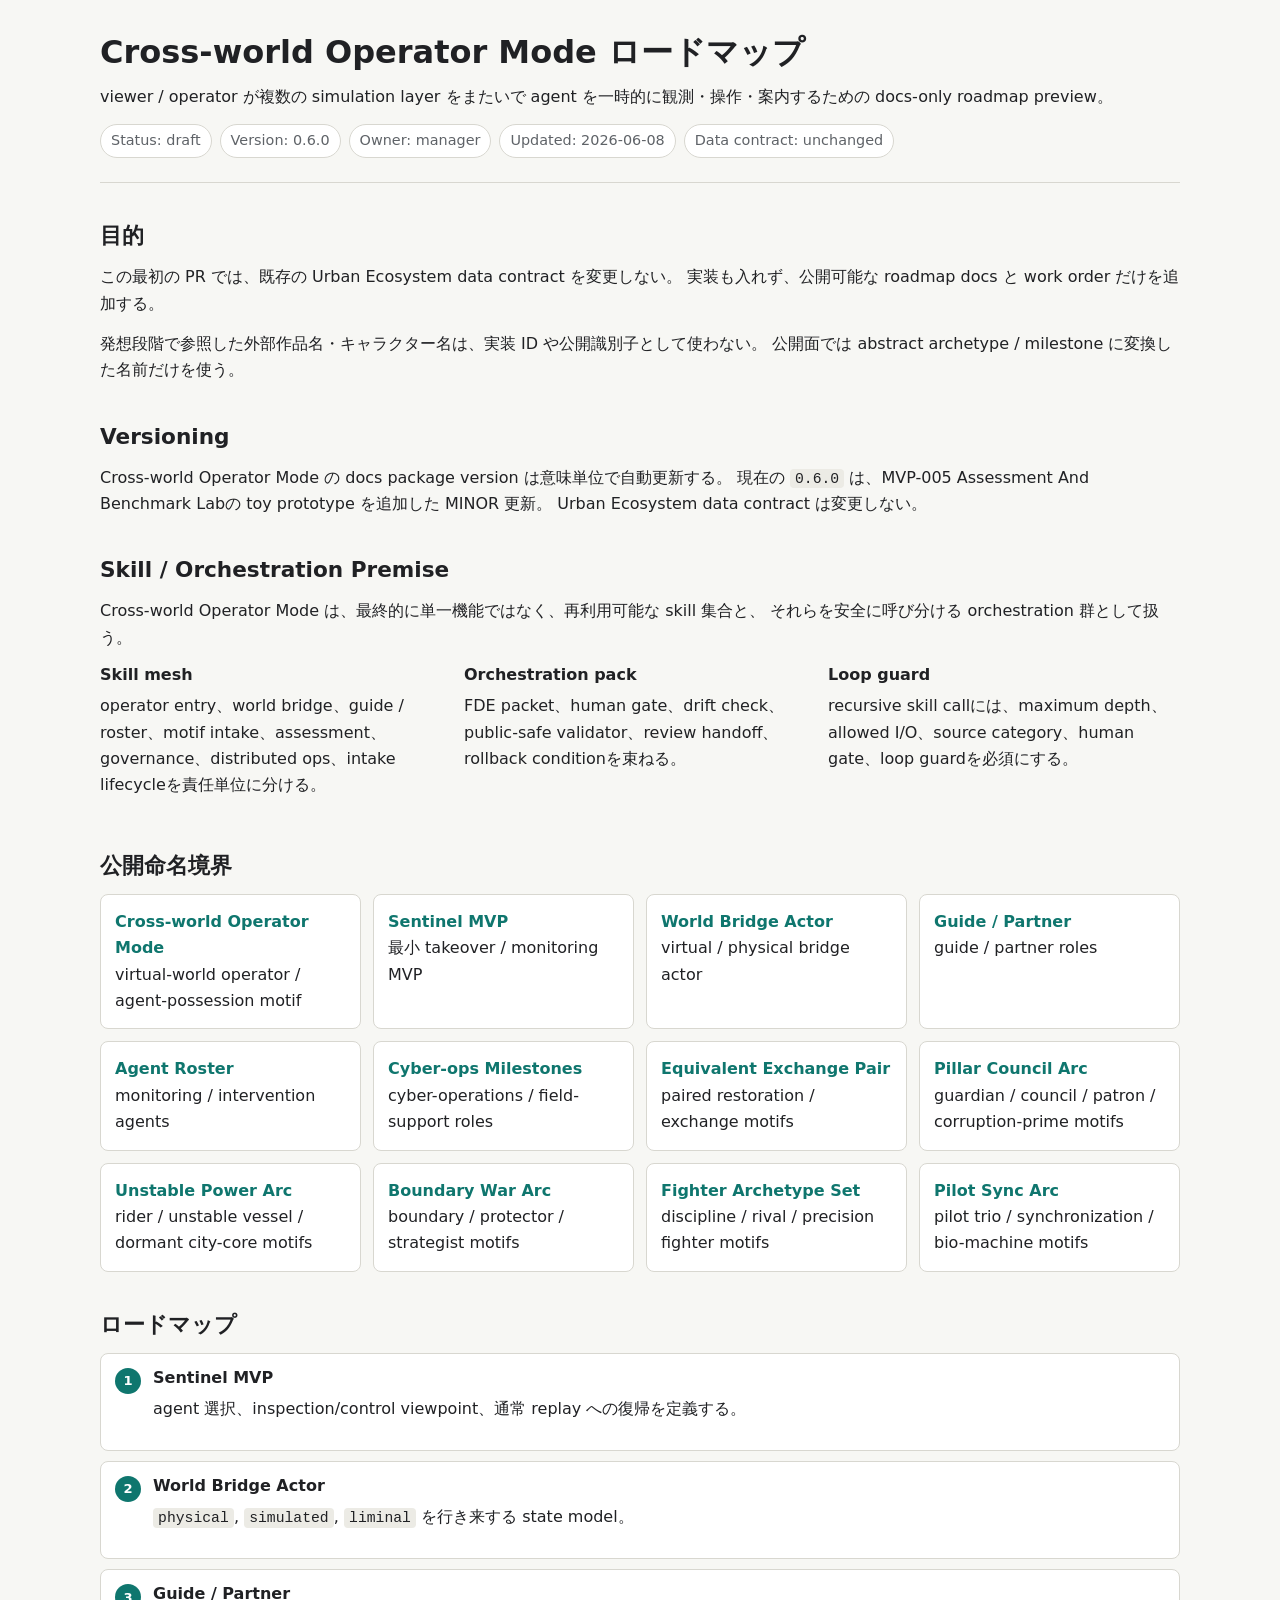
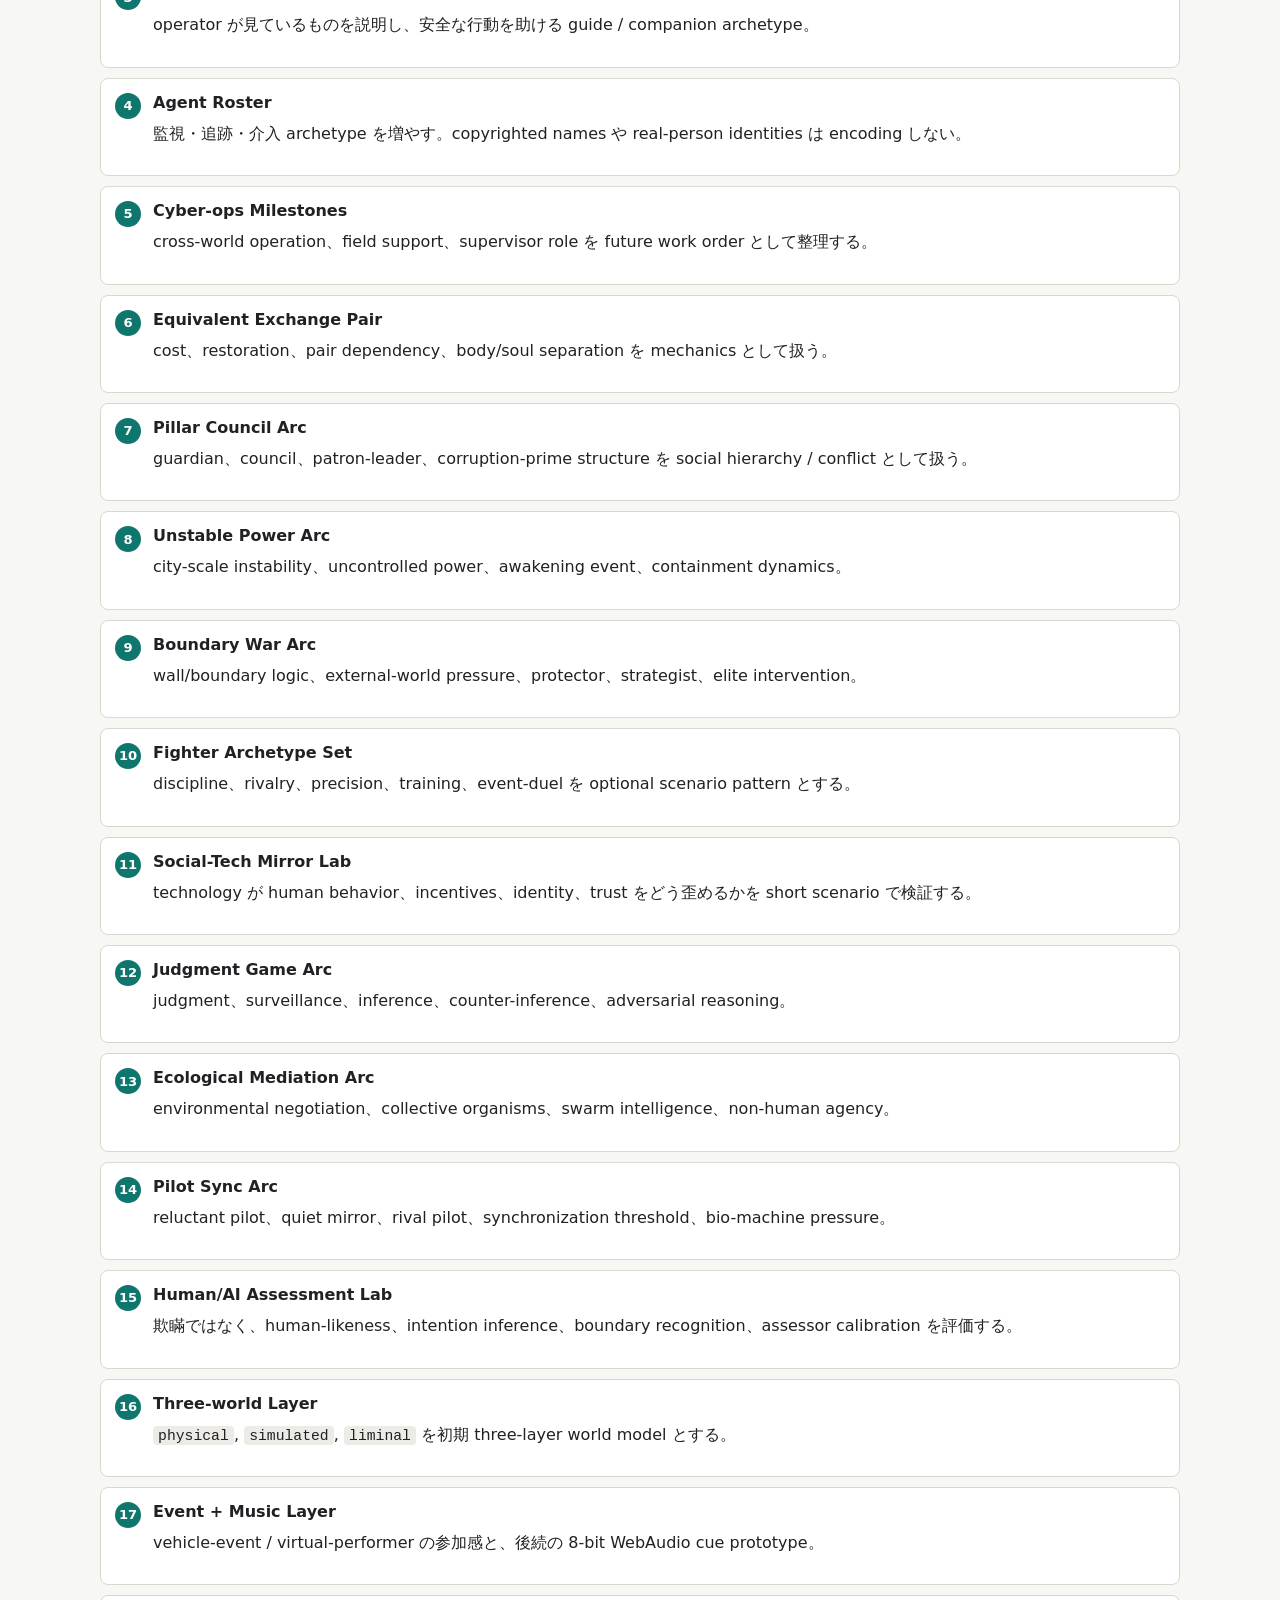
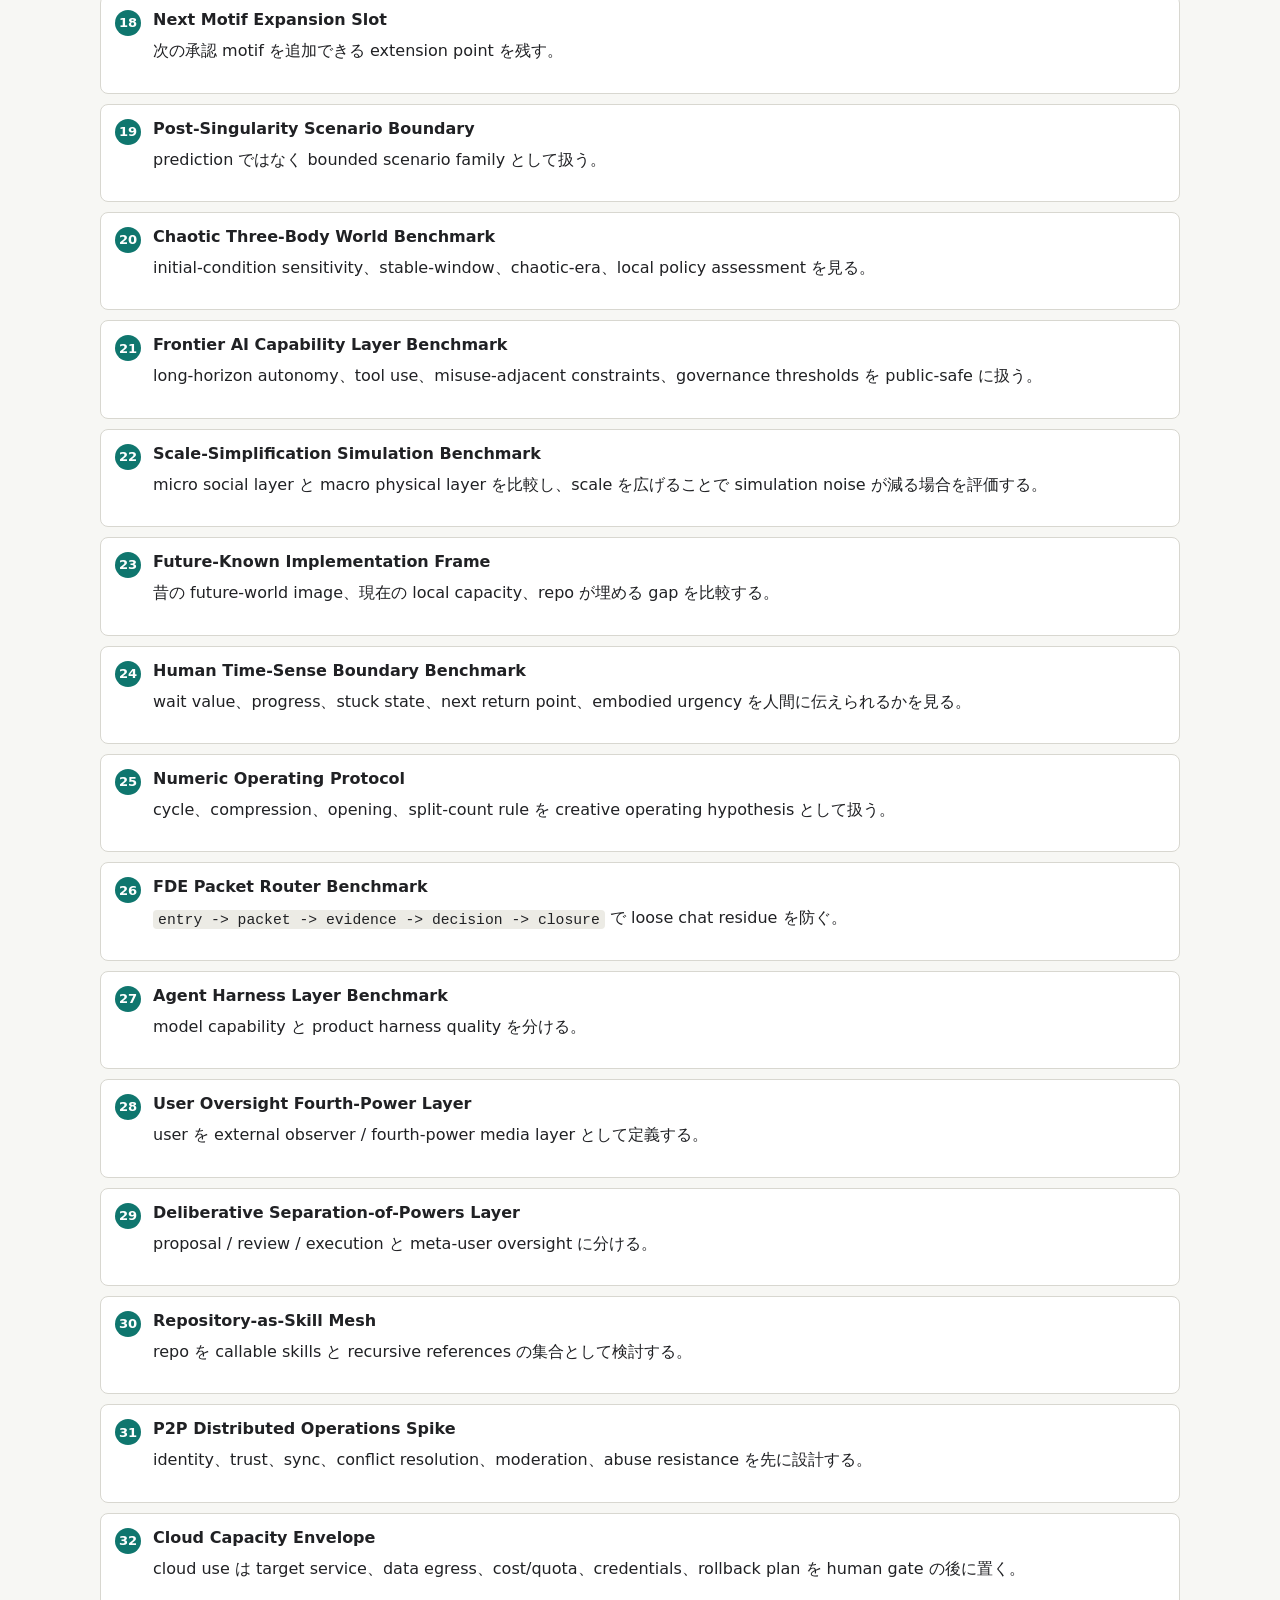
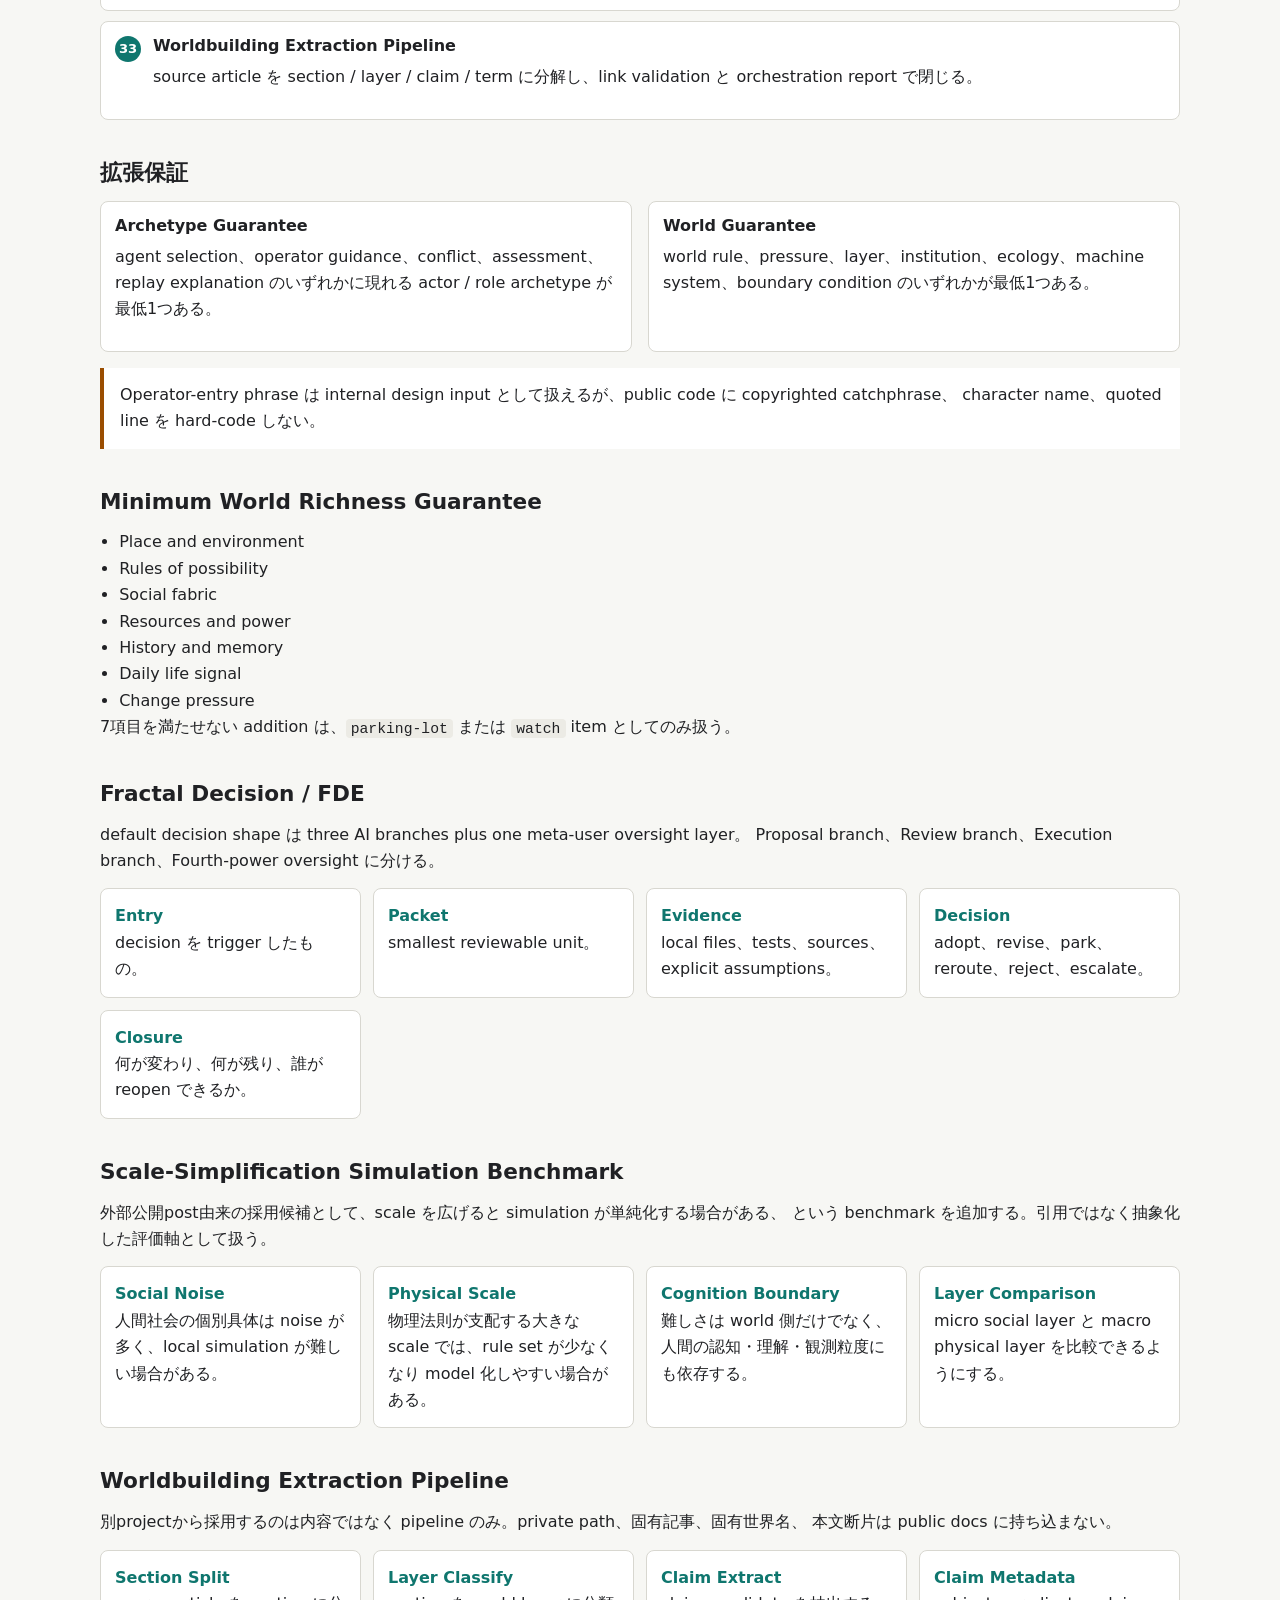
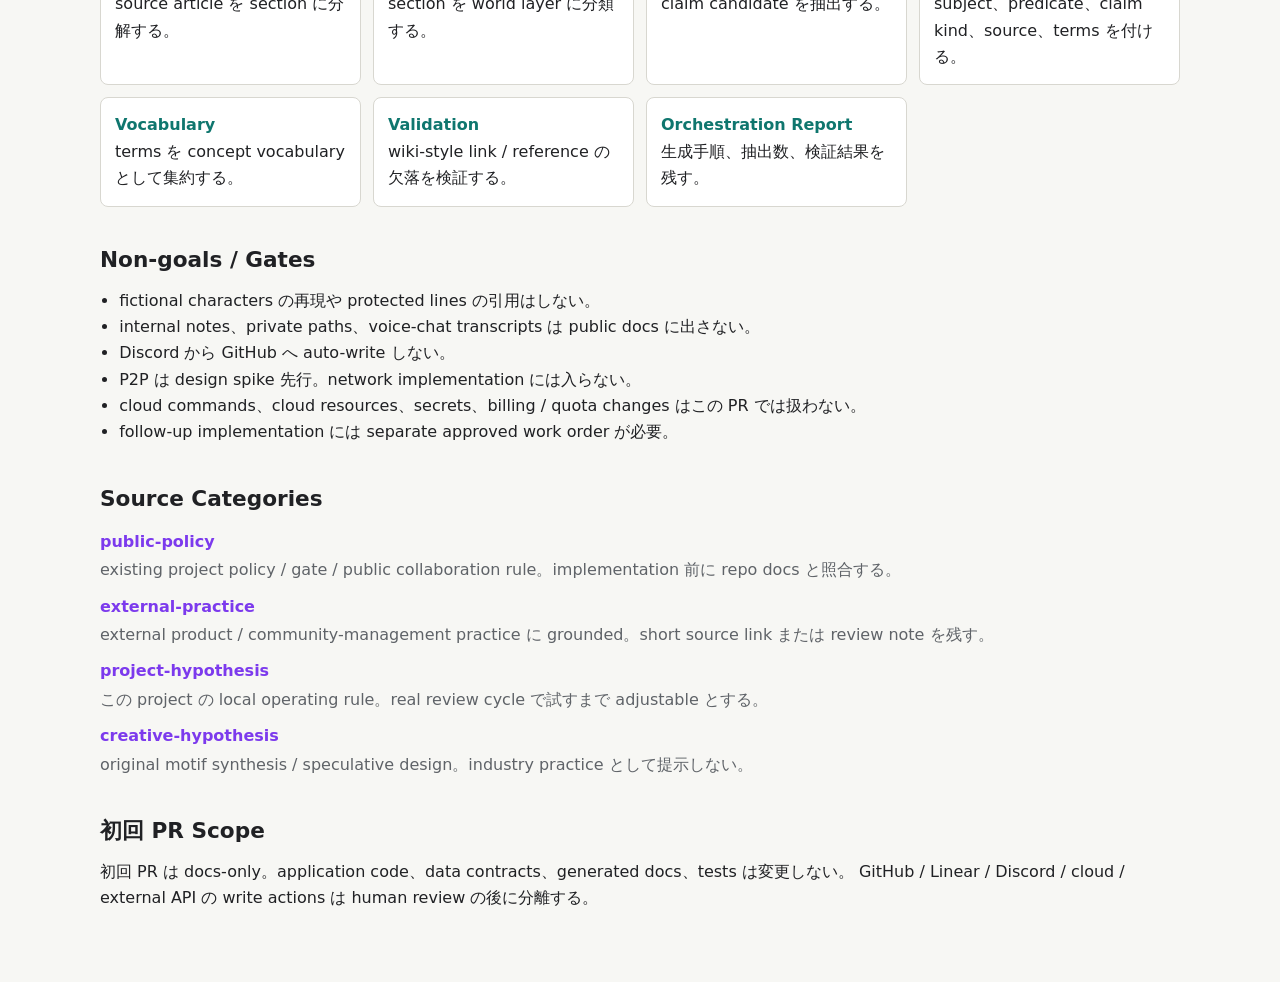
==== docs/cross-world-operator-roadmap.html @ 84ae5ab3 "[codex] MVP-005 Assessment Benchmark prototypeを追加" ====
<!doctype html>
<html lang="ja">
<head>
  <meta charset="utf-8">
  <meta name="viewport" content="width=device-width, initial-scale=1">
  <title>Cross-world Operator Mode ロードマップ</title>
  <style>
    :root {
      --bg: #f7f7f4;
      --panel: #ffffff;
      --ink: #202124;
      --muted: #5f6368;
      --line: #d8d7d0;
      --accent: #0f766e;
      --accent-2: #7c3aed;
      --warn: #9a4d00;
    }

    * {
      box-sizing: border-box;
    }

    body {
      margin: 0;
      background: var(--bg);
      color: var(--ink);
      font-family: system-ui, -apple-system, BlinkMacSystemFont, "Segoe UI", sans-serif;
      line-height: 1.65;
    }

    main {
      max-width: 1120px;
      margin: 0 auto;
      padding: 32px 20px 56px;
    }

    header {
      border-bottom: 1px solid var(--line);
      padding-bottom: 24px;
      margin-bottom: 28px;
    }

    h1,
    h2,
    h3 {
      line-height: 1.25;
      letter-spacing: 0;
    }

    h1 {
      font-size: 2rem;
      margin: 0 0 12px;
    }

    h2 {
      font-size: 1.35rem;
      margin: 40px 0 14px;
    }

    h3 {
      font-size: 1rem;
      margin: 0 0 8px;
    }

    p {
      margin: 0 0 14px;
    }

    a {
      color: var(--accent);
    }

    code {
      background: #ecebe5;
      border-radius: 4px;
      padding: 0.1rem 0.32rem;
      font-family: ui-monospace, SFMono-Regular, Consolas, monospace;
      font-size: 0.92em;
    }

    .meta {
      display: flex;
      flex-wrap: wrap;
      gap: 8px;
      margin-top: 14px;
    }

    .pill {
      border: 1px solid var(--line);
      border-radius: 999px;
      background: var(--panel);
      color: var(--muted);
      padding: 4px 10px;
      font-size: 0.9rem;
    }

    .note {
      border-left: 4px solid var(--accent);
      background: var(--panel);
      padding: 14px 16px;
      margin: 16px 0;
    }

    .warning {
      border-left-color: var(--warn);
    }

    .grid {
      display: grid;
      grid-template-columns: repeat(auto-fit, minmax(250px, 1fr));
      gap: 12px;
    }

    .card {
      background: var(--panel);
      border: 1px solid var(--line);
      border-radius: 8px;
      padding: 14px;
    }

    .card strong {
      color: var(--accent);
    }

    .roadmap {
      display: grid;
      gap: 10px;
      counter-reset: item;
    }

    .roadmap article {
      counter-increment: item;
      position: relative;
      background: var(--panel);
      border: 1px solid var(--line);
      border-radius: 8px;
      padding: 14px 14px 14px 52px;
    }

    .roadmap article::before {
      content: counter(item);
      position: absolute;
      left: 14px;
      top: 14px;
      width: 26px;
      height: 26px;
      border-radius: 50%;
      background: var(--accent);
      color: white;
      display: grid;
      place-items: center;
      font-size: 0.82rem;
      font-weight: 700;
    }

    ul {
      margin: 8px 0 0;
      padding-left: 1.2rem;
    }

    .two-col {
      display: grid;
      grid-template-columns: repeat(auto-fit, minmax(280px, 1fr));
      gap: 16px;
    }

    .source-list dt {
      color: var(--accent-2);
      font-weight: 700;
      margin-top: 10px;
    }

    .source-list dd {
      margin: 2px 0 0;
      color: var(--muted);
    }
  </style>
</head>
<body>
  <main>
    <header>
      <h1>Cross-world Operator Mode ロードマップ</h1>
      <p>
        viewer / operator が複数の simulation layer をまたいで agent を一時的に観測・操作・案内するための
        docs-only roadmap preview。
      </p>
      <div class="meta" aria-label="document metadata">
        <span class="pill">Status: draft</span>
        <span class="pill">Version: 0.6.0</span>
        <span class="pill">Owner: manager</span>
        <span class="pill">Updated: 2026-06-08</span>
        <span class="pill">Data contract: unchanged</span>
      </div>
    </header>

    <section>
      <h2>目的</h2>
      <p>
        この最初の PR では、既存の Urban Ecosystem data contract を変更しない。
        実装も入れず、公開可能な roadmap docs と work order だけを追加する。
      </p>
      <p>
        発想段階で参照した外部作品名・キャラクター名は、実装 ID や公開識別子として使わない。
        公開面では abstract archetype / milestone に変換した名前だけを使う。
      </p>
    </section>

    <section>
      <h2>Versioning</h2>
      <p>
        Cross-world Operator Mode の docs package version は意味単位で自動更新する。
        現在の <code>0.6.0</code> は、MVP-005 Assessment And Benchmark Labの toy prototype を追加した MINOR 更新。
        Urban Ecosystem data contract は変更しない。
      </p>
    </section>

    <section>
      <h2>Skill / Orchestration Premise</h2>
      <p>
        Cross-world Operator Mode は、最終的に単一機能ではなく、再利用可能な skill 集合と、
        それらを安全に呼び分ける orchestration 群として扱う。
      </p>
      <div class="grid">
        <article>
          <h3>Skill mesh</h3>
          <p>operator entry、world bridge、guide / roster、motif intake、assessment、governance、distributed ops、intake lifecycleを責任単位に分ける。</p>
        </article>
        <article>
          <h3>Orchestration pack</h3>
          <p>FDE packet、human gate、drift check、public-safe validator、review handoff、rollback conditionを束ねる。</p>
        </article>
        <article>
          <h3>Loop guard</h3>
          <p>recursive skill callには、maximum depth、allowed I/O、source category、human gate、loop guardを必須にする。</p>
        </article>
      </div>
    </section>

    <section>
      <h2>公開命名境界</h2>
      <div class="grid">
        <div class="card"><strong>Cross-world Operator Mode</strong><br>virtual-world operator / agent-possession motif</div>
        <div class="card"><strong>Sentinel MVP</strong><br>最小 takeover / monitoring MVP</div>
        <div class="card"><strong>World Bridge Actor</strong><br>virtual / physical bridge actor</div>
        <div class="card"><strong>Guide / Partner</strong><br>guide / partner roles</div>
        <div class="card"><strong>Agent Roster</strong><br>monitoring / intervention agents</div>
        <div class="card"><strong>Cyber-ops Milestones</strong><br>cyber-operations / field-support roles</div>
        <div class="card"><strong>Equivalent Exchange Pair</strong><br>paired restoration / exchange motifs</div>
        <div class="card"><strong>Pillar Council Arc</strong><br>guardian / council / patron / corruption-prime motifs</div>
        <div class="card"><strong>Unstable Power Arc</strong><br>rider / unstable vessel / dormant city-core motifs</div>
        <div class="card"><strong>Boundary War Arc</strong><br>boundary / protector / strategist motifs</div>
        <div class="card"><strong>Fighter Archetype Set</strong><br>discipline / rival / precision fighter motifs</div>
        <div class="card"><strong>Pilot Sync Arc</strong><br>pilot trio / synchronization / bio-machine motifs</div>
      </div>
    </section>

    <section>
      <h2>ロードマップ</h2>
      <div class="roadmap">
        <article><h3>Sentinel MVP</h3><p>agent 選択、inspection/control viewpoint、通常 replay への復帰を定義する。</p></article>
        <article><h3>World Bridge Actor</h3><p><code>physical</code>, <code>simulated</code>, <code>liminal</code> を行き来する state model。</p></article>
        <article><h3>Guide / Partner</h3><p>operator が見ているものを説明し、安全な行動を助ける guide / companion archetype。</p></article>
        <article><h3>Agent Roster</h3><p>監視・追跡・介入 archetype を増やす。copyrighted names や real-person identities は encoding しない。</p></article>
        <article><h3>Cyber-ops Milestones</h3><p>cross-world operation、field support、supervisor role を future work order として整理する。</p></article>
        <article><h3>Equivalent Exchange Pair</h3><p>cost、restoration、pair dependency、body/soul separation を mechanics として扱う。</p></article>
        <article><h3>Pillar Council Arc</h3><p>guardian、council、patron-leader、corruption-prime structure を social hierarchy / conflict として扱う。</p></article>
        <article><h3>Unstable Power Arc</h3><p>city-scale instability、uncontrolled power、awakening event、containment dynamics。</p></article>
        <article><h3>Boundary War Arc</h3><p>wall/boundary logic、external-world pressure、protector、strategist、elite intervention。</p></article>
        <article><h3>Fighter Archetype Set</h3><p>discipline、rivalry、precision、training、event-duel を optional scenario pattern とする。</p></article>
        <article><h3>Social-Tech Mirror Lab</h3><p>technology が human behavior、incentives、identity、trust をどう歪めるかを short scenario で検証する。</p></article>
        <article><h3>Judgment Game Arc</h3><p>judgment、surveillance、inference、counter-inference、adversarial reasoning。</p></article>
        <article><h3>Ecological Mediation Arc</h3><p>environmental negotiation、collective organisms、swarm intelligence、non-human agency。</p></article>
        <article><h3>Pilot Sync Arc</h3><p>reluctant pilot、quiet mirror、rival pilot、synchronization threshold、bio-machine pressure。</p></article>
        <article><h3>Human/AI Assessment Lab</h3><p>欺瞞ではなく、human-likeness、intention inference、boundary recognition、assessor calibration を評価する。</p></article>
        <article><h3>Three-world Layer</h3><p><code>physical</code>, <code>simulated</code>, <code>liminal</code> を初期 three-layer world model とする。</p></article>
        <article><h3>Event + Music Layer</h3><p>vehicle-event / virtual-performer の参加感と、後続の 8-bit WebAudio cue prototype。</p></article>
        <article><h3>Next Motif Expansion Slot</h3><p>次の承認 motif を追加できる extension point を残す。</p></article>
        <article><h3>Post-Singularity Scenario Boundary</h3><p>prediction ではなく bounded scenario family として扱う。</p></article>
        <article><h3>Chaotic Three-Body World Benchmark</h3><p>initial-condition sensitivity、stable-window、chaotic-era、local policy assessment を見る。</p></article>
        <article><h3>Frontier AI Capability Layer Benchmark</h3><p>long-horizon autonomy、tool use、misuse-adjacent constraints、governance thresholds を public-safe に扱う。</p></article>
        <article><h3>Scale-Simplification Simulation Benchmark</h3><p>micro social layer と macro physical layer を比較し、scale を広げることで simulation noise が減る場合を評価する。</p></article>
        <article><h3>Future-Known Implementation Frame</h3><p>昔の future-world image、現在の local capacity、repo が埋める gap を比較する。</p></article>
        <article><h3>Human Time-Sense Boundary Benchmark</h3><p>wait value、progress、stuck state、next return point、embodied urgency を人間に伝えられるかを見る。</p></article>
        <article><h3>Numeric Operating Protocol</h3><p>cycle、compression、opening、split-count rule を creative operating hypothesis として扱う。</p></article>
        <article><h3>FDE Packet Router Benchmark</h3><p><code>entry -> packet -> evidence -> decision -> closure</code> で loose chat residue を防ぐ。</p></article>
        <article><h3>Agent Harness Layer Benchmark</h3><p>model capability と product harness quality を分ける。</p></article>
        <article><h3>User Oversight Fourth-Power Layer</h3><p>user を external observer / fourth-power media layer として定義する。</p></article>
        <article><h3>Deliberative Separation-of-Powers Layer</h3><p>proposal / review / execution と meta-user oversight に分ける。</p></article>
        <article><h3>Repository-as-Skill Mesh</h3><p>repo を callable skills と recursive references の集合として検討する。</p></article>
        <article><h3>P2P Distributed Operations Spike</h3><p>identity、trust、sync、conflict resolution、moderation、abuse resistance を先に設計する。</p></article>
        <article><h3>Cloud Capacity Envelope</h3><p>cloud use は target service、data egress、cost/quota、credentials、rollback plan を human gate の後に置く。</p></article>
        <article><h3>Worldbuilding Extraction Pipeline</h3><p>source article を section / layer / claim / term に分解し、link validation と orchestration report で閉じる。</p></article>
      </div>
    </section>

    <section>
      <h2>拡張保証</h2>
      <div class="two-col">
        <div class="card">
          <h3>Archetype Guarantee</h3>
          <p>agent selection、operator guidance、conflict、assessment、replay explanation のいずれかに現れる actor / role archetype が最低1つある。</p>
        </div>
        <div class="card">
          <h3>World Guarantee</h3>
          <p>world rule、pressure、layer、institution、ecology、machine system、boundary condition のいずれかが最低1つある。</p>
        </div>
      </div>
      <div class="note warning">
        Operator-entry phrase は internal design input として扱えるが、public code に copyrighted catchphrase、
        character name、quoted line を hard-code しない。
      </div>
    </section>

    <section>
      <h2>Minimum World Richness Guarantee</h2>
      <ul>
        <li>Place and environment</li>
        <li>Rules of possibility</li>
        <li>Social fabric</li>
        <li>Resources and power</li>
        <li>History and memory</li>
        <li>Daily life signal</li>
        <li>Change pressure</li>
      </ul>
      <p>
        7項目を満たせない addition は、<code>parking-lot</code> または <code>watch</code> item としてのみ扱う。
      </p>
    </section>

    <section>
      <h2>Fractal Decision / FDE</h2>
      <p>
        default decision shape は three AI branches plus one meta-user oversight layer。
        Proposal branch、Review branch、Execution branch、Fourth-power oversight に分ける。
      </p>
      <div class="grid">
        <div class="card"><strong>Entry</strong><br>decision を trigger したもの。</div>
        <div class="card"><strong>Packet</strong><br>smallest reviewable unit。</div>
        <div class="card"><strong>Evidence</strong><br>local files、tests、sources、explicit assumptions。</div>
        <div class="card"><strong>Decision</strong><br>adopt、revise、park、reroute、reject、escalate。</div>
        <div class="card"><strong>Closure</strong><br>何が変わり、何が残り、誰が reopen できるか。</div>
      </div>
    </section>

    <section>
      <h2>Scale-Simplification Simulation Benchmark</h2>
      <p>
        外部公開post由来の採用候補として、scale を広げると simulation が単純化する場合がある、
        という benchmark を追加する。引用ではなく抽象化した評価軸として扱う。
      </p>
      <div class="grid">
        <div class="card"><strong>Social Noise</strong><br>人間社会の個別具体は noise が多く、local simulation が難しい場合がある。</div>
        <div class="card"><strong>Physical Scale</strong><br>物理法則が支配する大きな scale では、rule set が少なくなり model 化しやすい場合がある。</div>
        <div class="card"><strong>Cognition Boundary</strong><br>難しさは world 側だけでなく、人間の認知・理解・観測粒度にも依存する。</div>
        <div class="card"><strong>Layer Comparison</strong><br>micro social layer と macro physical layer を比較できるようにする。</div>
      </div>
    </section>

    <section>
      <h2>Worldbuilding Extraction Pipeline</h2>
      <p>
        別projectから採用するのは内容ではなく pipeline のみ。private path、固有記事、固有世界名、
        本文断片は public docs に持ち込まない。
      </p>
      <div class="grid">
        <div class="card"><strong>Section Split</strong><br>source article を section に分解する。</div>
        <div class="card"><strong>Layer Classify</strong><br>section を world layer に分類する。</div>
        <div class="card"><strong>Claim Extract</strong><br>claim candidate を抽出する。</div>
        <div class="card"><strong>Claim Metadata</strong><br>subject、predicate、claim kind、source、terms を付ける。</div>
        <div class="card"><strong>Vocabulary</strong><br>terms を concept vocabulary として集約する。</div>
        <div class="card"><strong>Validation</strong><br>wiki-style link / reference の欠落を検証する。</div>
        <div class="card"><strong>Orchestration Report</strong><br>生成手順、抽出数、検証結果を残す。</div>
      </div>
    </section>

    <section>
      <h2>Non-goals / Gates</h2>
      <ul>
        <li>fictional characters の再現や protected lines の引用はしない。</li>
        <li>internal notes、private paths、voice-chat transcripts は public docs に出さない。</li>
        <li>Discord から GitHub へ auto-write しない。</li>
        <li>P2P は design spike 先行。network implementation には入らない。</li>
        <li>cloud commands、cloud resources、secrets、billing / quota changes はこの PR では扱わない。</li>
        <li>follow-up implementation には separate approved work order が必要。</li>
      </ul>
    </section>

    <section>
      <h2>Source Categories</h2>
      <dl class="source-list">
        <dt>public-policy</dt>
        <dd>existing project policy / gate / public collaboration rule。implementation 前に repo docs と照合する。</dd>
        <dt>external-practice</dt>
        <dd>external product / community-management practice に grounded。short source link または review note を残す。</dd>
        <dt>project-hypothesis</dt>
        <dd>この project の local operating rule。real review cycle で試すまで adjustable とする。</dd>
        <dt>creative-hypothesis</dt>
        <dd>original motif synthesis / speculative design。industry practice として提示しない。</dd>
      </dl>
    </section>

    <section>
      <h2>初回 PR Scope</h2>
      <p>
        初回 PR は docs-only。application code、data contracts、generated docs、tests は変更しない。
        GitHub / Linear / Discord / cloud / external API の write actions は human review の後に分離する。
      </p>
    </section>
  </main>
</body>
</html>
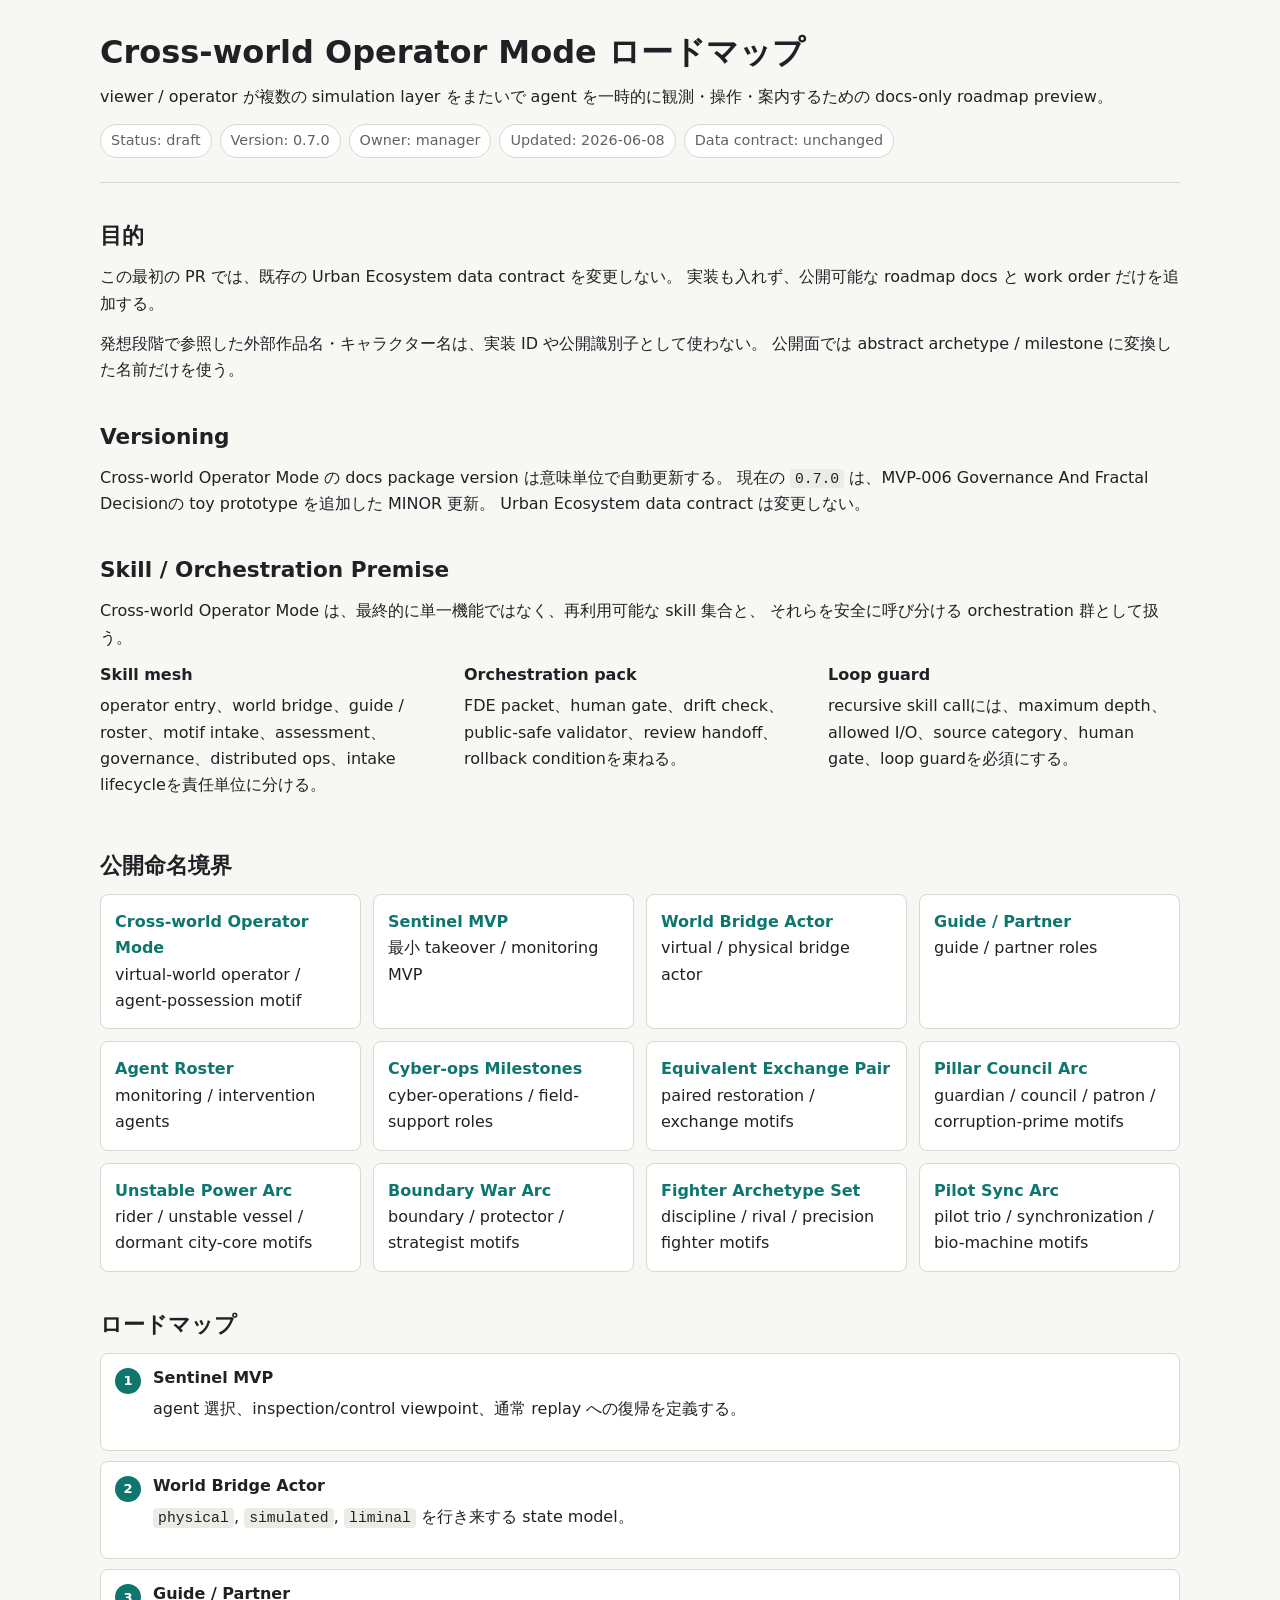
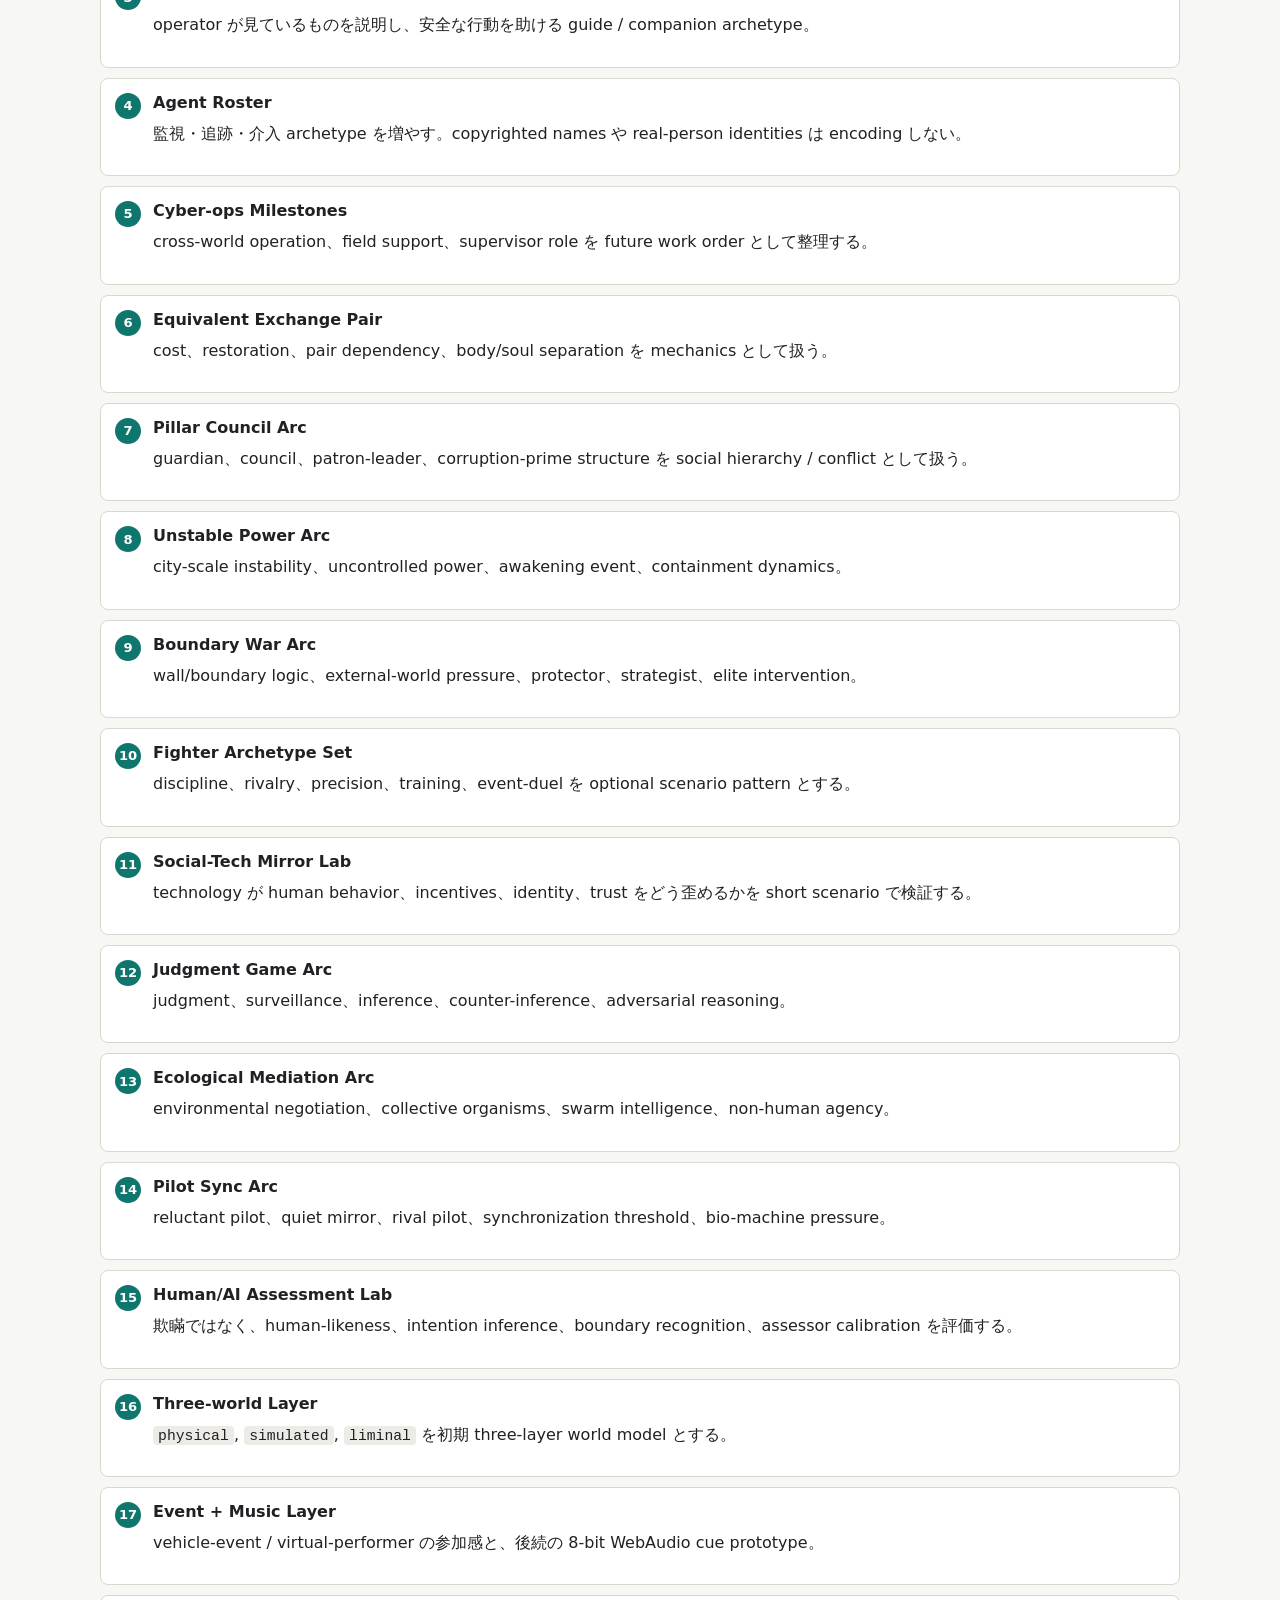
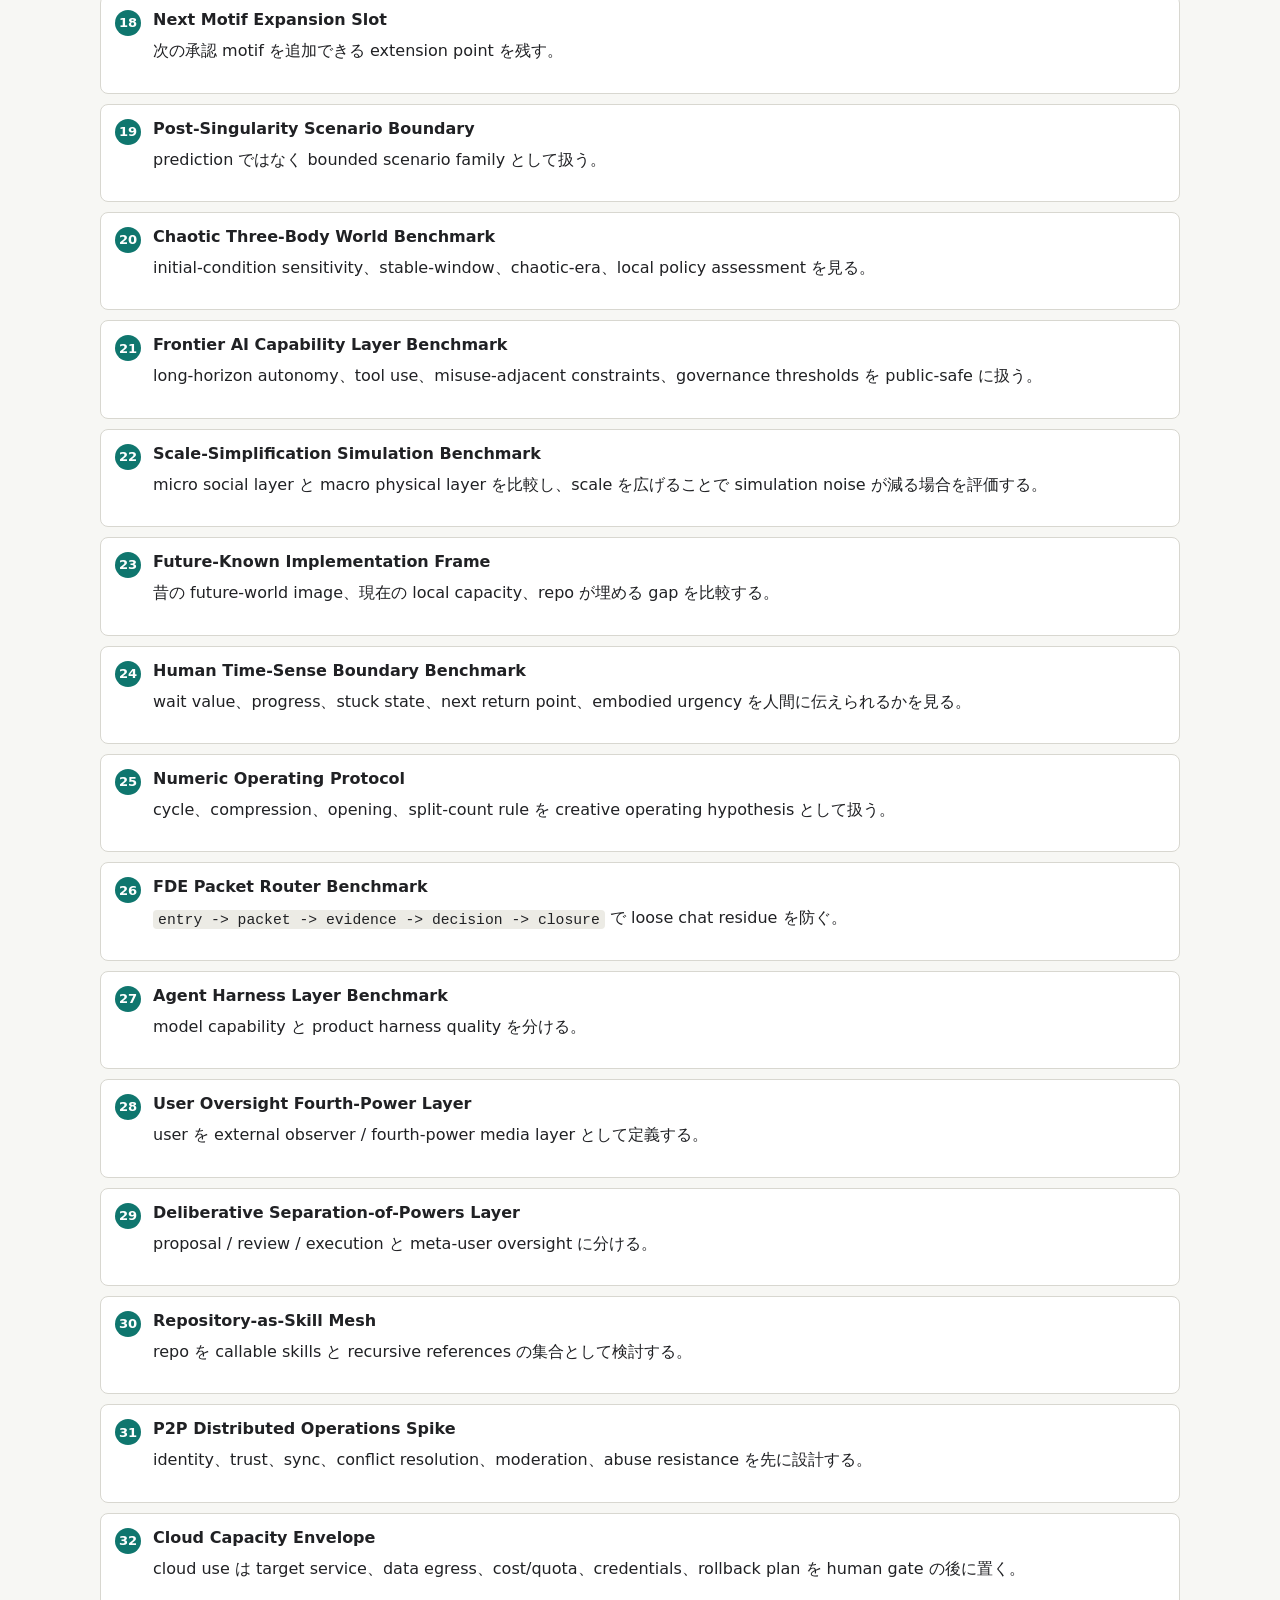
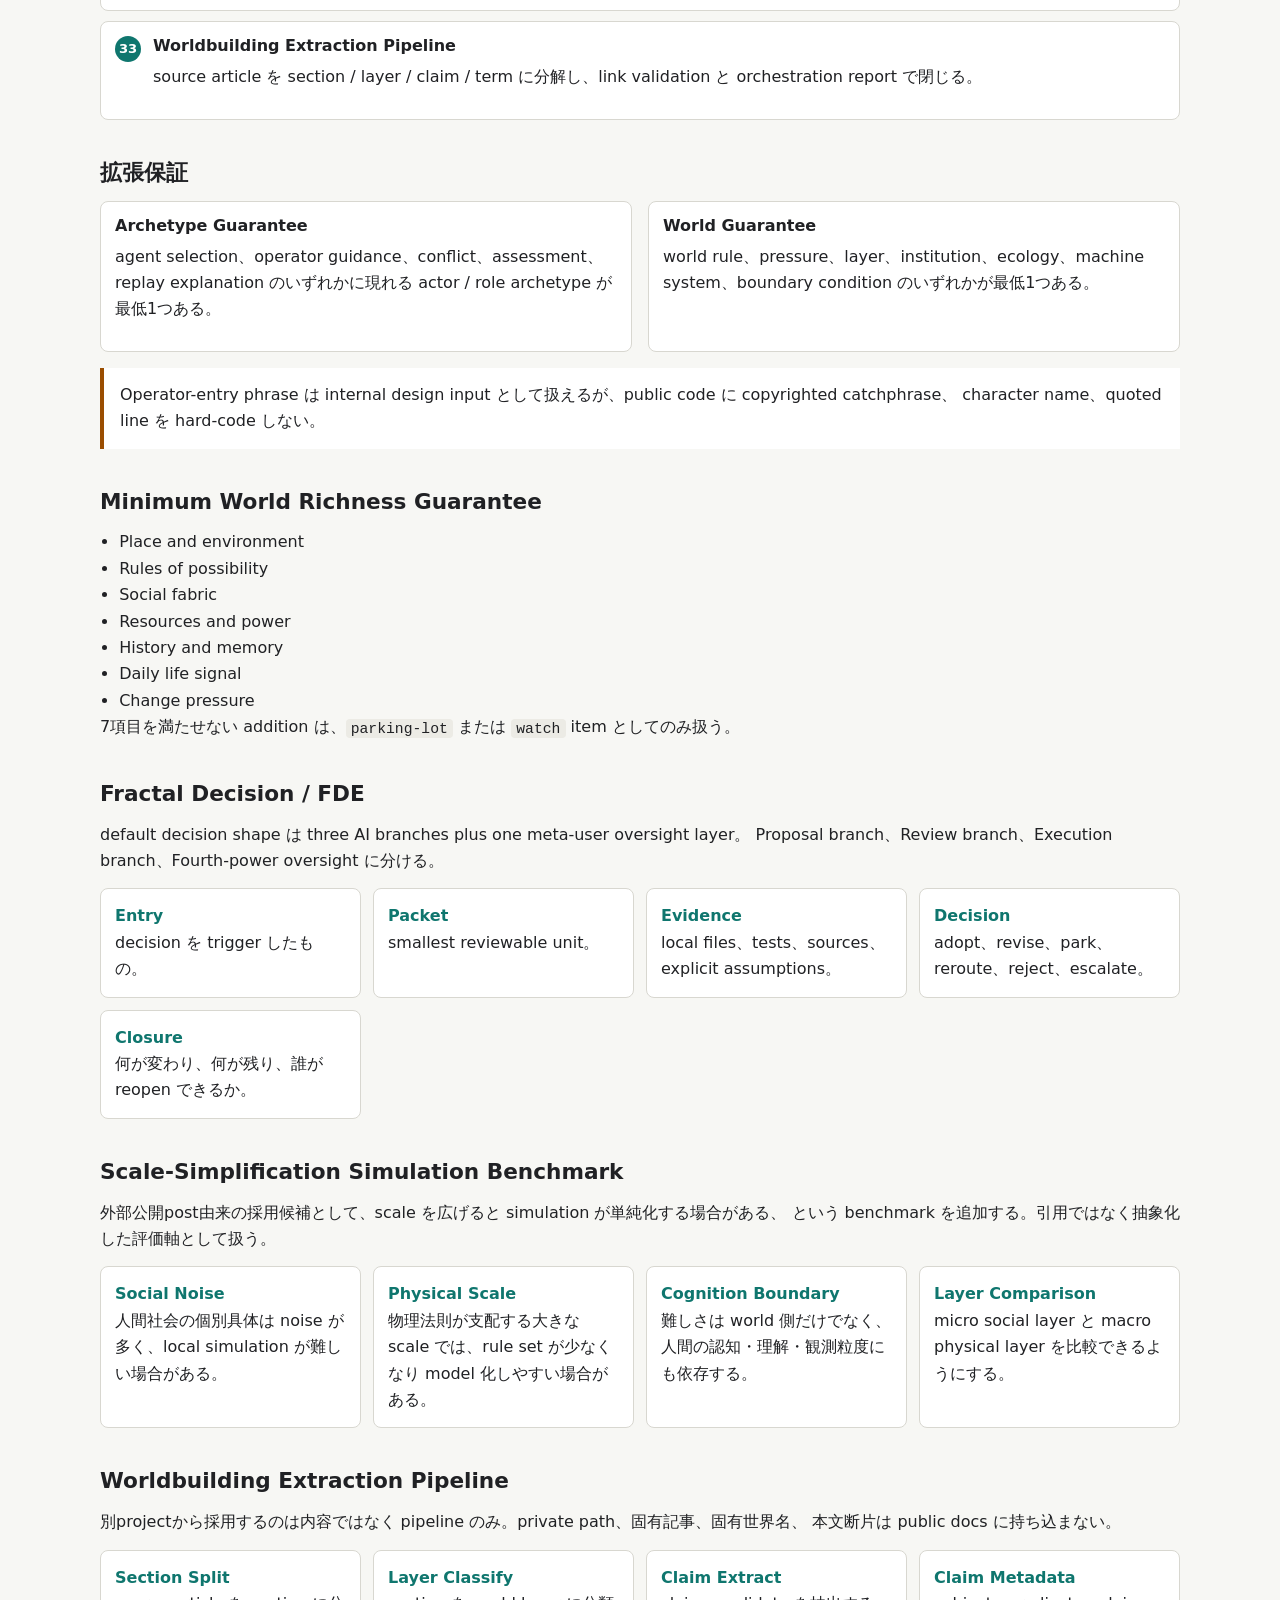
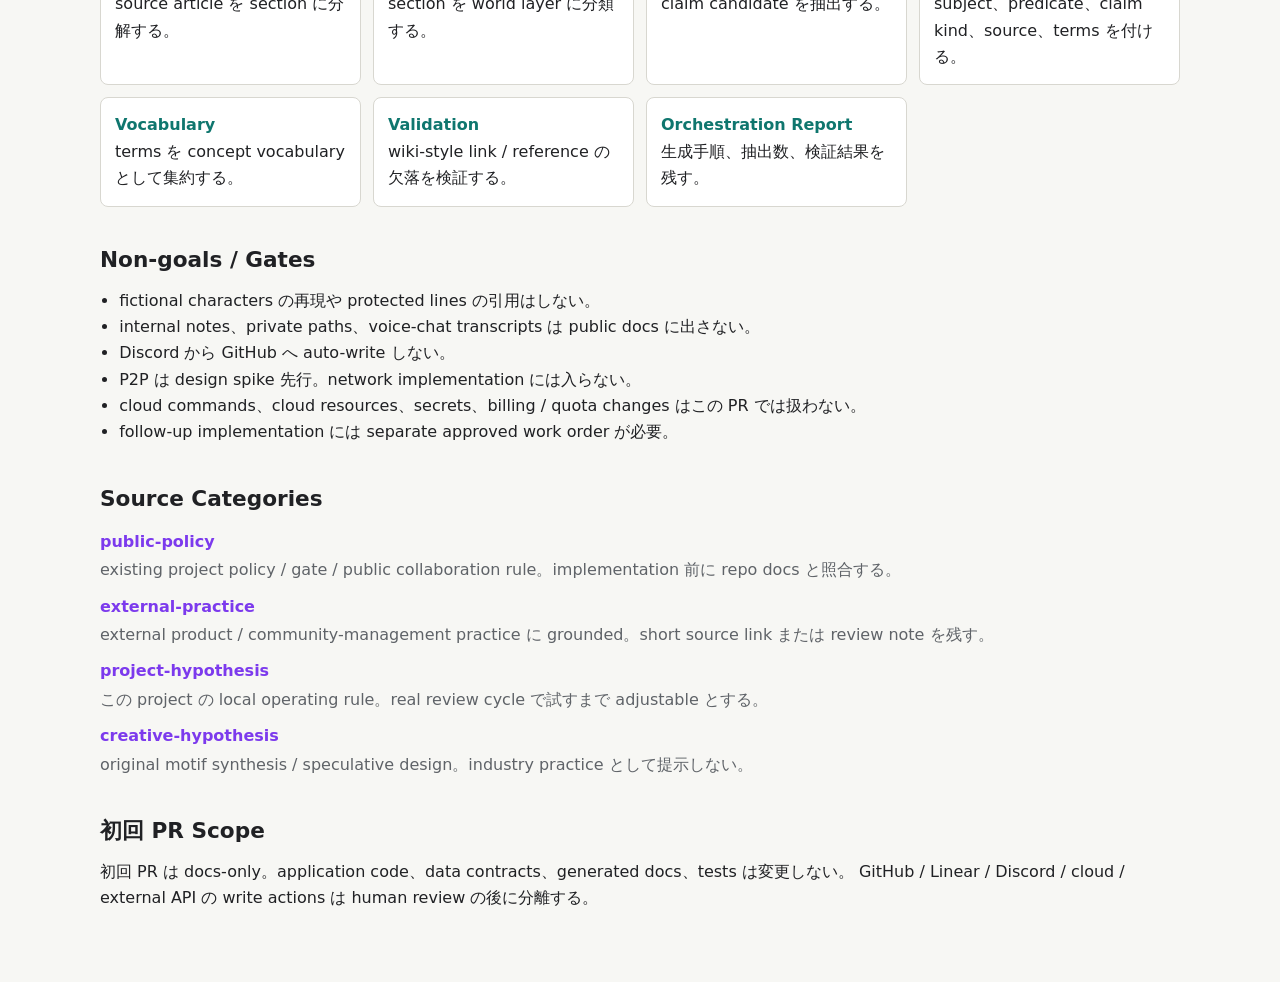
==== commit d3c7850b: "[codex] MVP-006 Governance FDE prototypeを追加" ====
--- a/docs/cross-world-operator-roadmap.html
+++ b/docs/cross-world-operator-roadmap.html
@@ -186,7 +186,7 @@
       </p>
       <div class="meta" aria-label="document metadata">
         <span class="pill">Status: draft</span>
-        <span class="pill">Version: 0.6.0</span>
+        <span class="pill">Version: 0.7.0</span>
         <span class="pill">Owner: manager</span>
         <span class="pill">Updated: 2026-06-08</span>
         <span class="pill">Data contract: unchanged</span>
@@ -209,7 +209,7 @@
       <h2>Versioning</h2>
       <p>
         Cross-world Operator Mode の docs package version は意味単位で自動更新する。
-        現在の <code>0.6.0</code> は、MVP-005 Assessment And Benchmark Labの toy prototype を追加した MINOR 更新。
+        現在の <code>0.7.0</code> は、MVP-006 Governance And Fractal Decisionの toy prototype を追加した MINOR 更新。
         Urban Ecosystem data contract は変更しない。
       </p>
     </section>
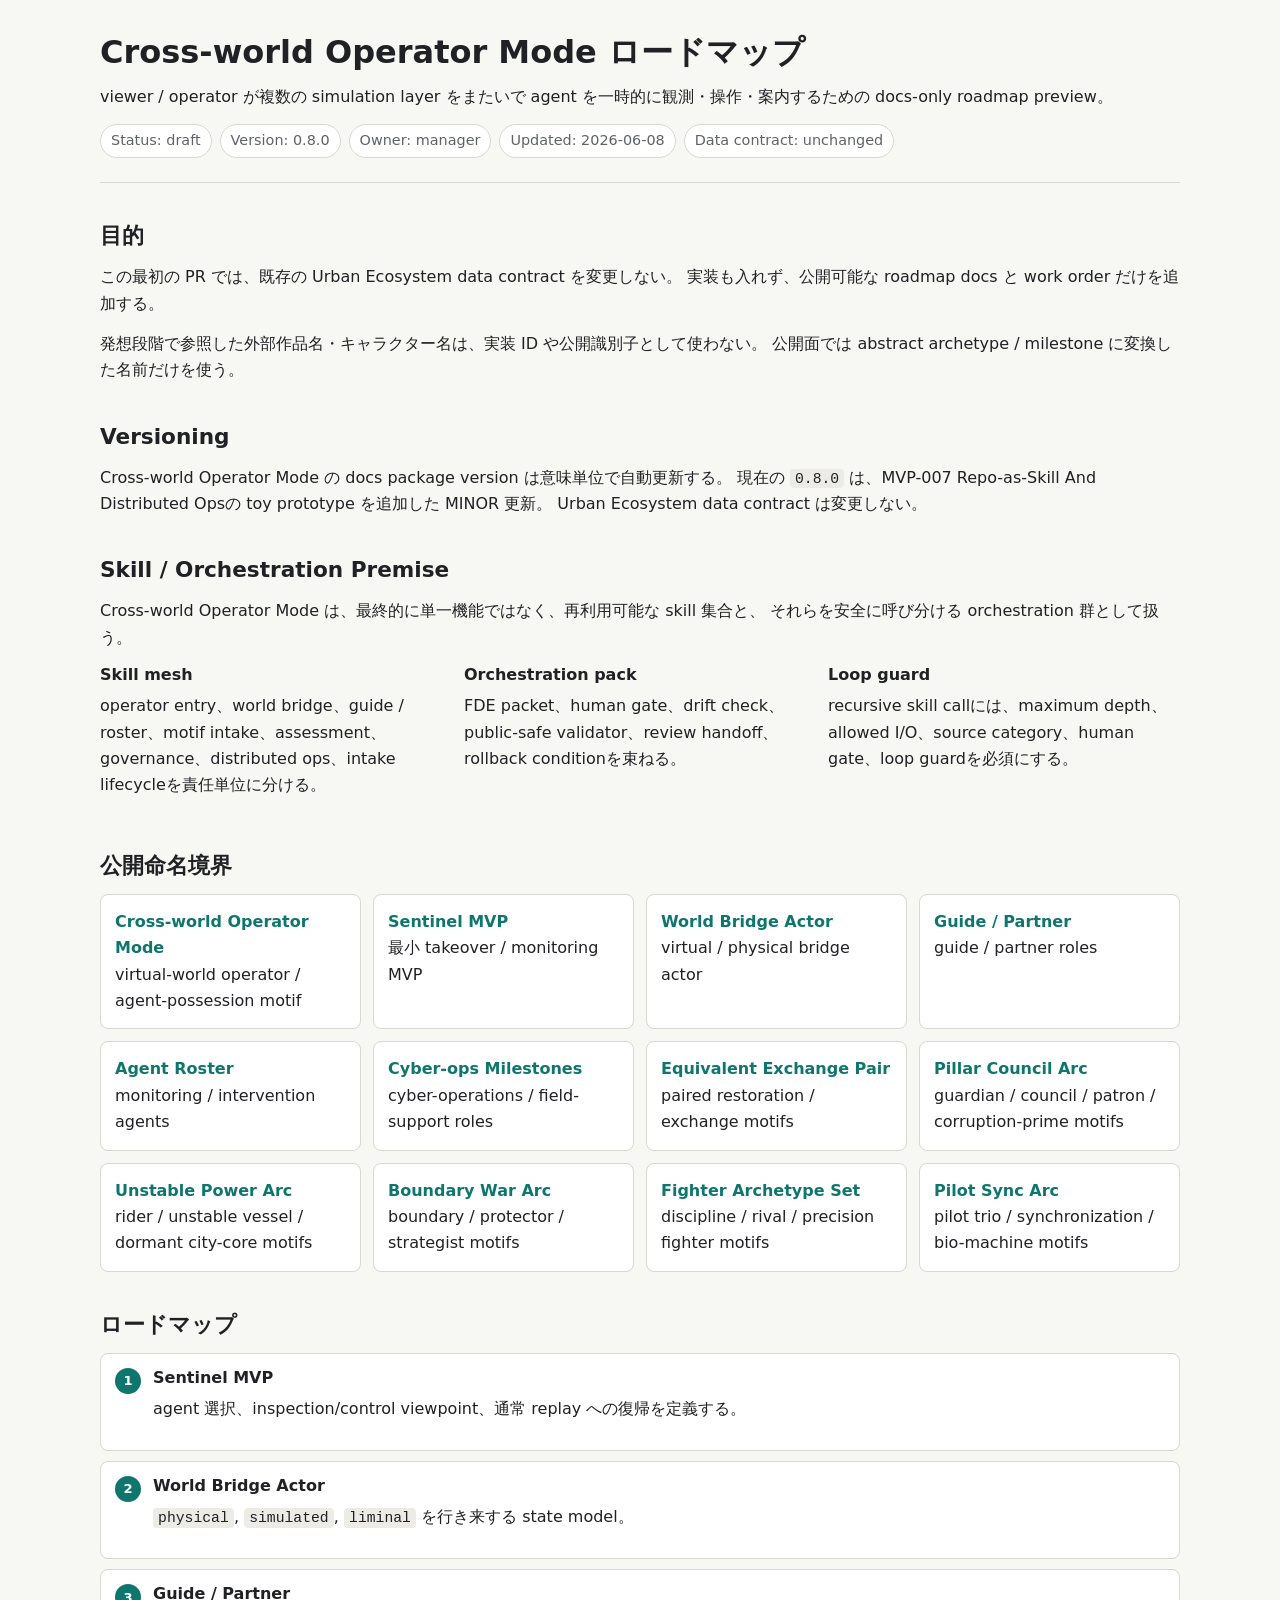
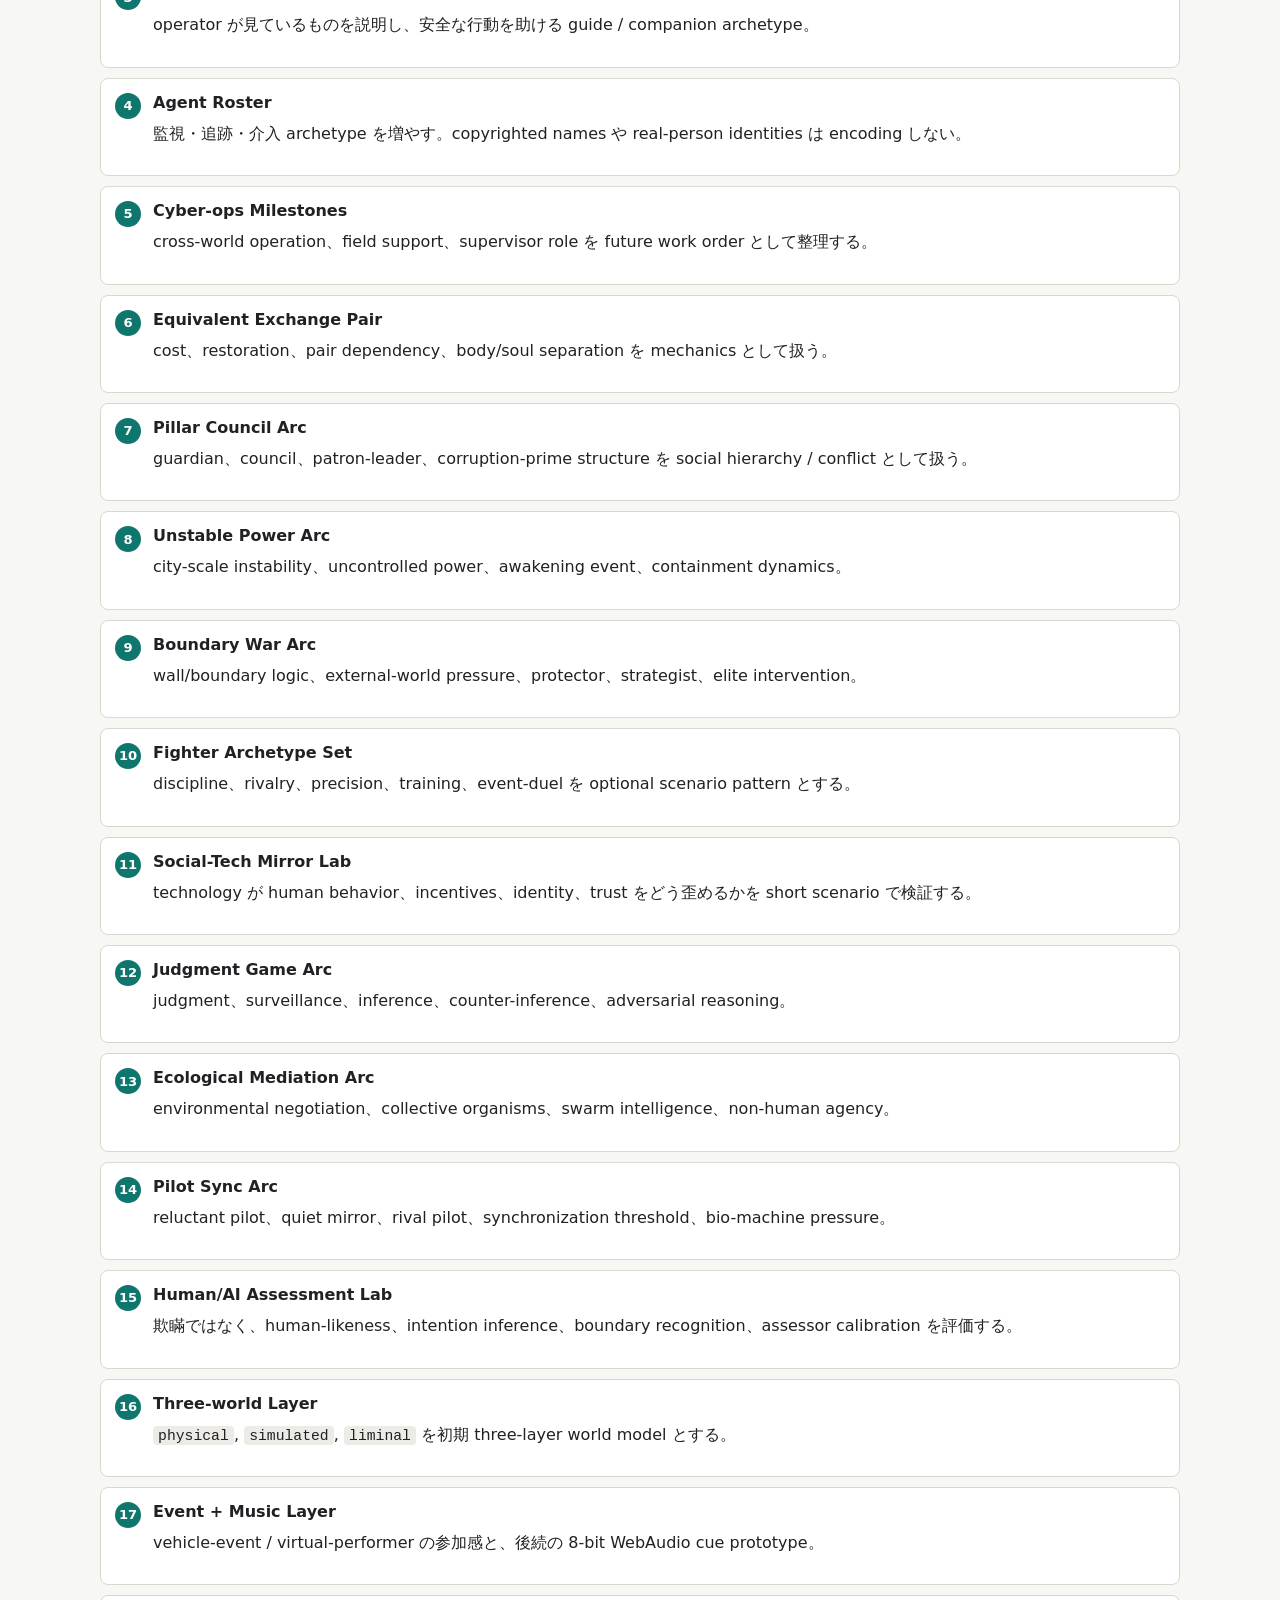
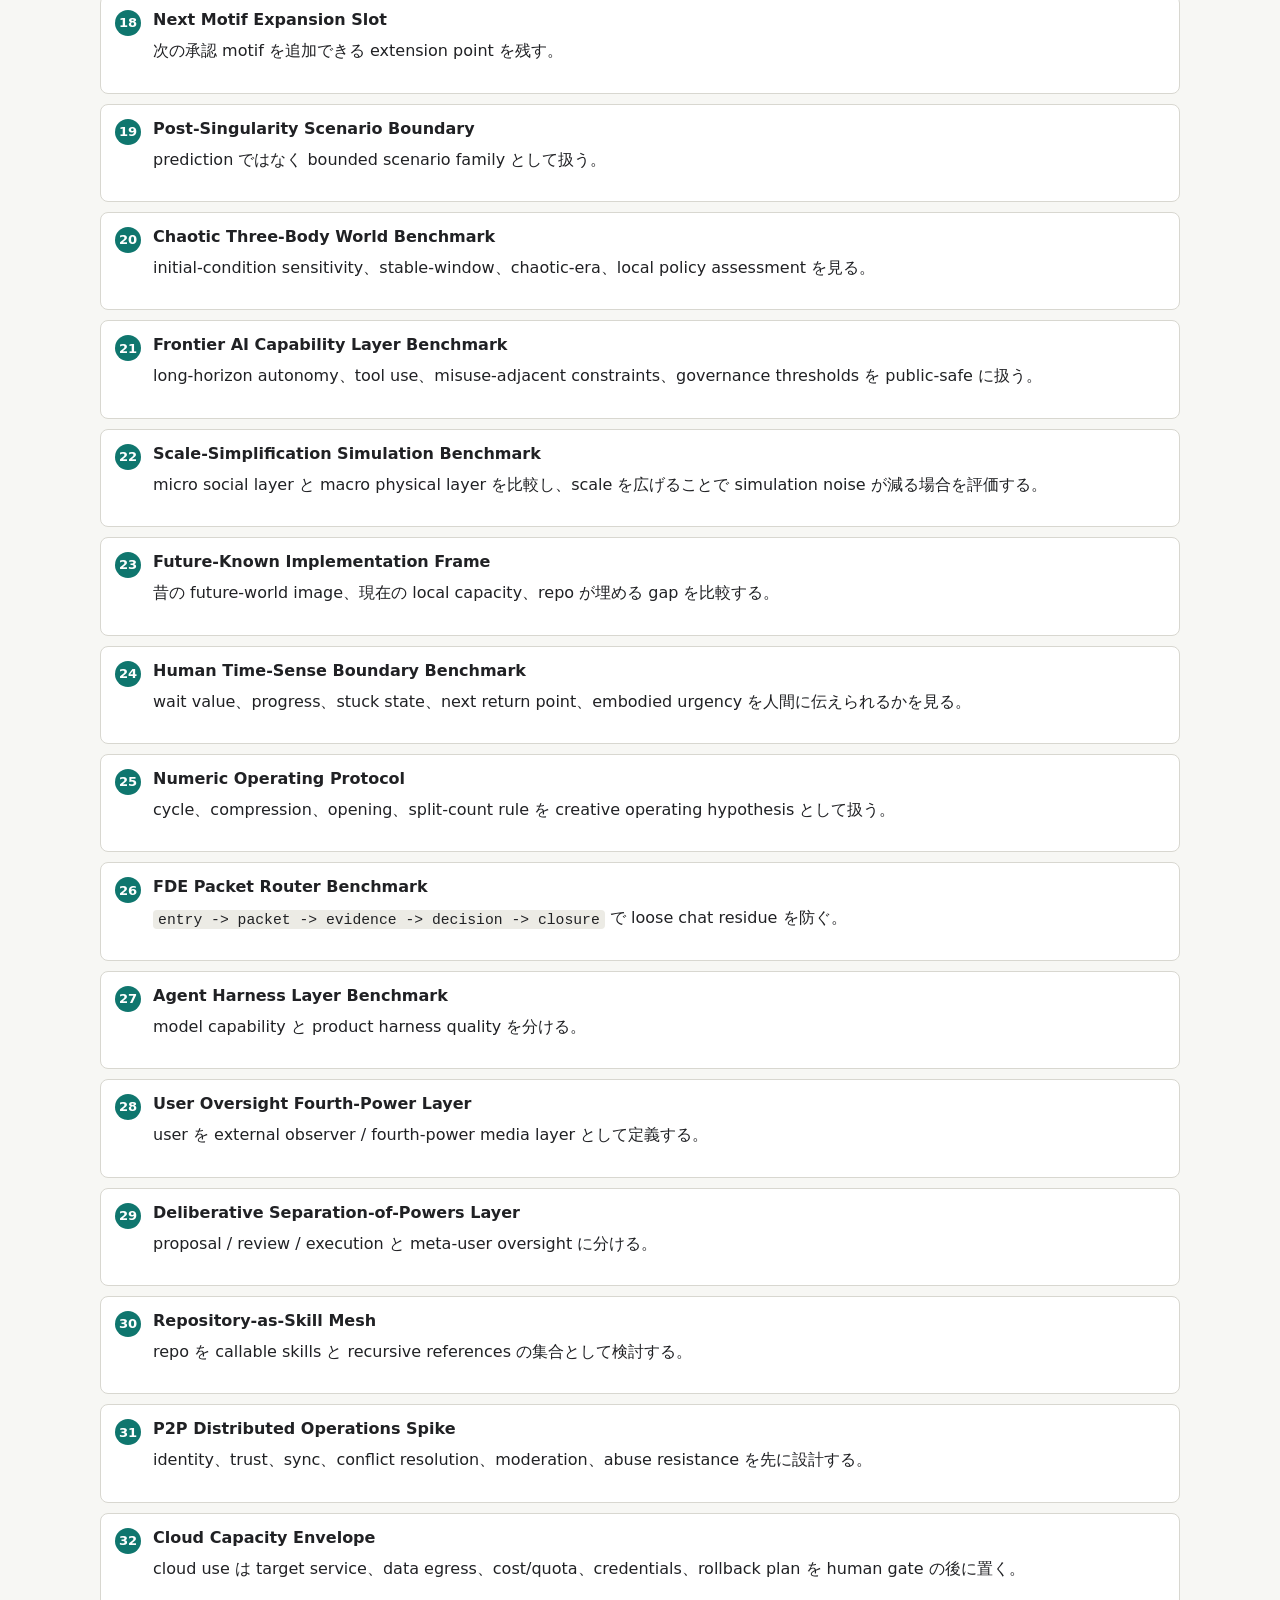
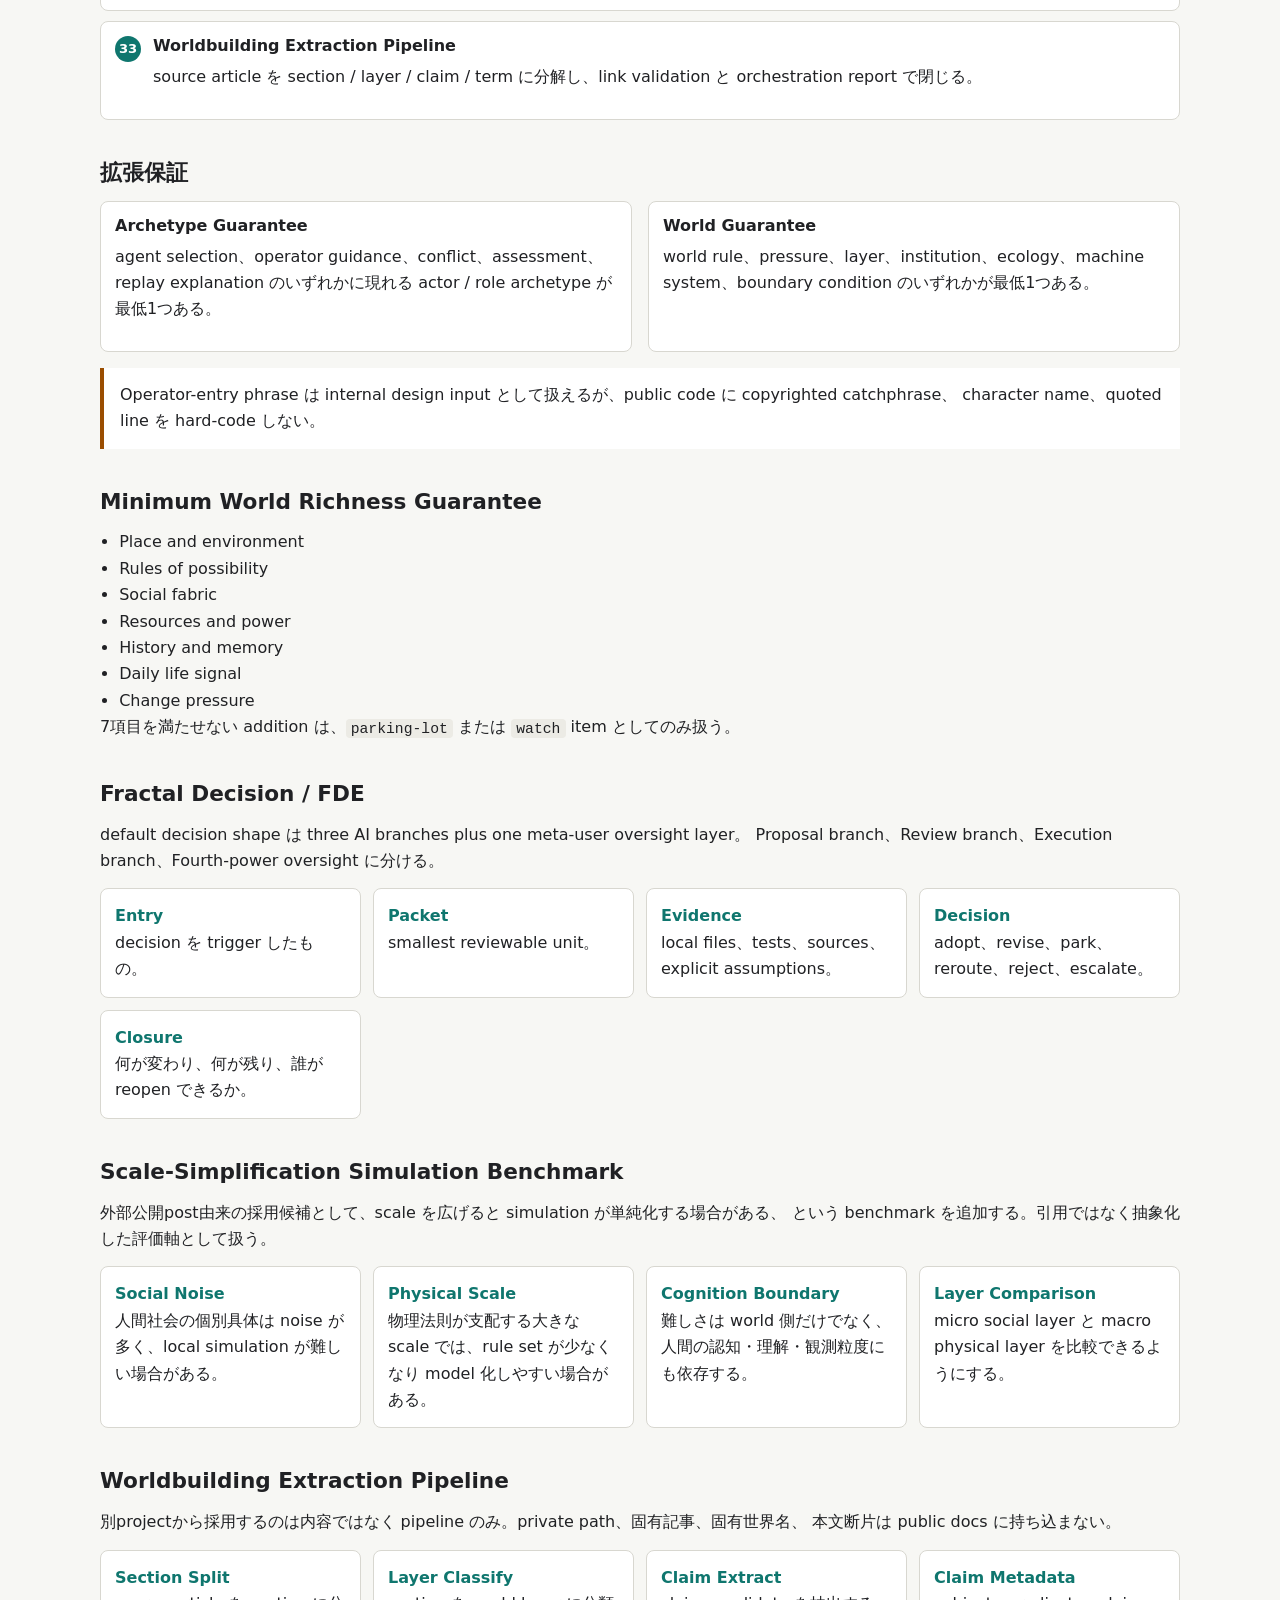
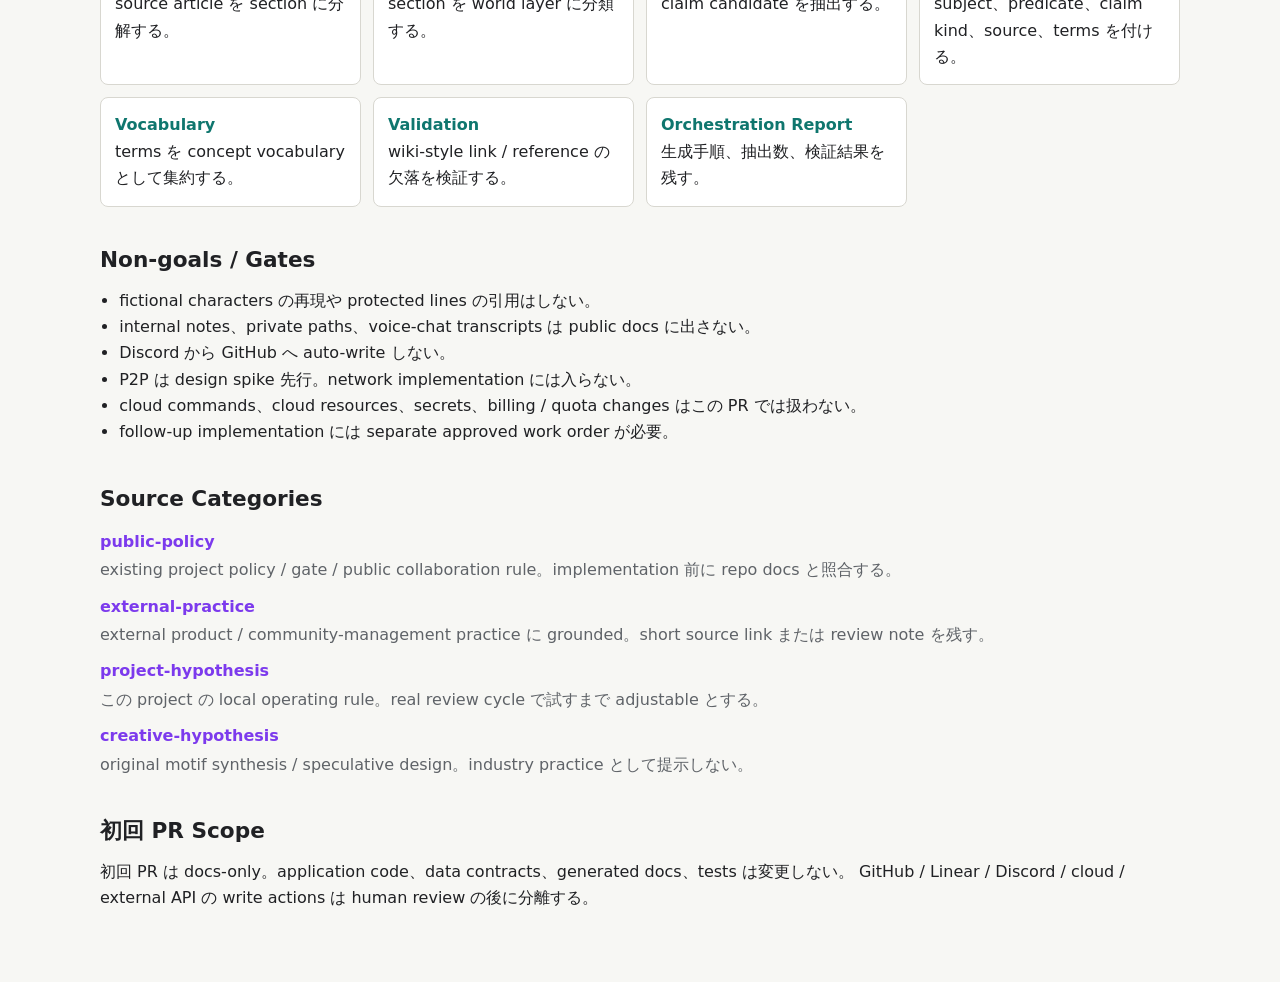
==== commit fc1881cf: "[codex] MVP-007 Repo Skill Mesh prototypeを追加" ====
--- a/docs/cross-world-operator-roadmap.html
+++ b/docs/cross-world-operator-roadmap.html
@@ -186,7 +186,7 @@
       </p>
       <div class="meta" aria-label="document metadata">
         <span class="pill">Status: draft</span>
-        <span class="pill">Version: 0.7.0</span>
+        <span class="pill">Version: 0.8.0</span>
         <span class="pill">Owner: manager</span>
         <span class="pill">Updated: 2026-06-08</span>
         <span class="pill">Data contract: unchanged</span>
@@ -209,7 +209,7 @@
       <h2>Versioning</h2>
       <p>
         Cross-world Operator Mode の docs package version は意味単位で自動更新する。
-        現在の <code>0.7.0</code> は、MVP-006 Governance And Fractal Decisionの toy prototype を追加した MINOR 更新。
+        現在の <code>0.8.0</code> は、MVP-007 Repo-as-Skill And Distributed Opsの toy prototype を追加した MINOR 更新。
         Urban Ecosystem data contract は変更しない。
       </p>
     </section>
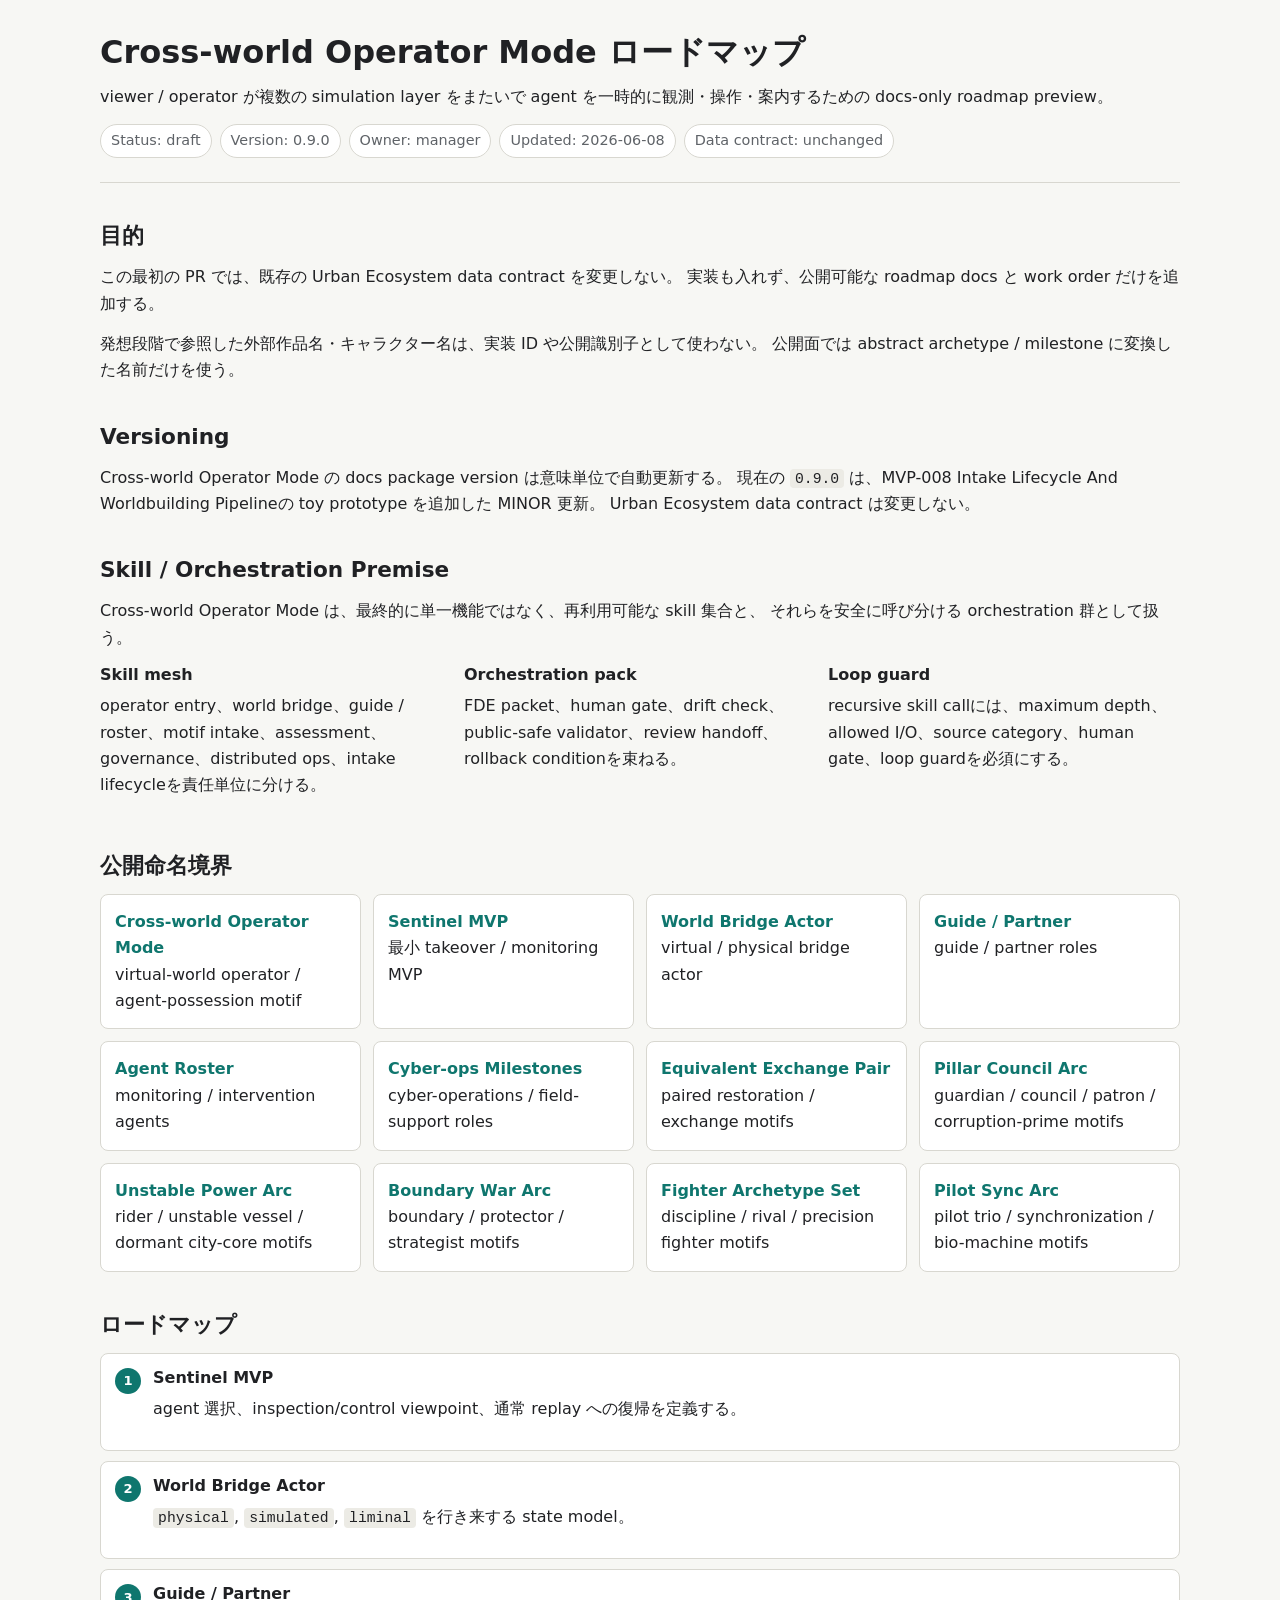
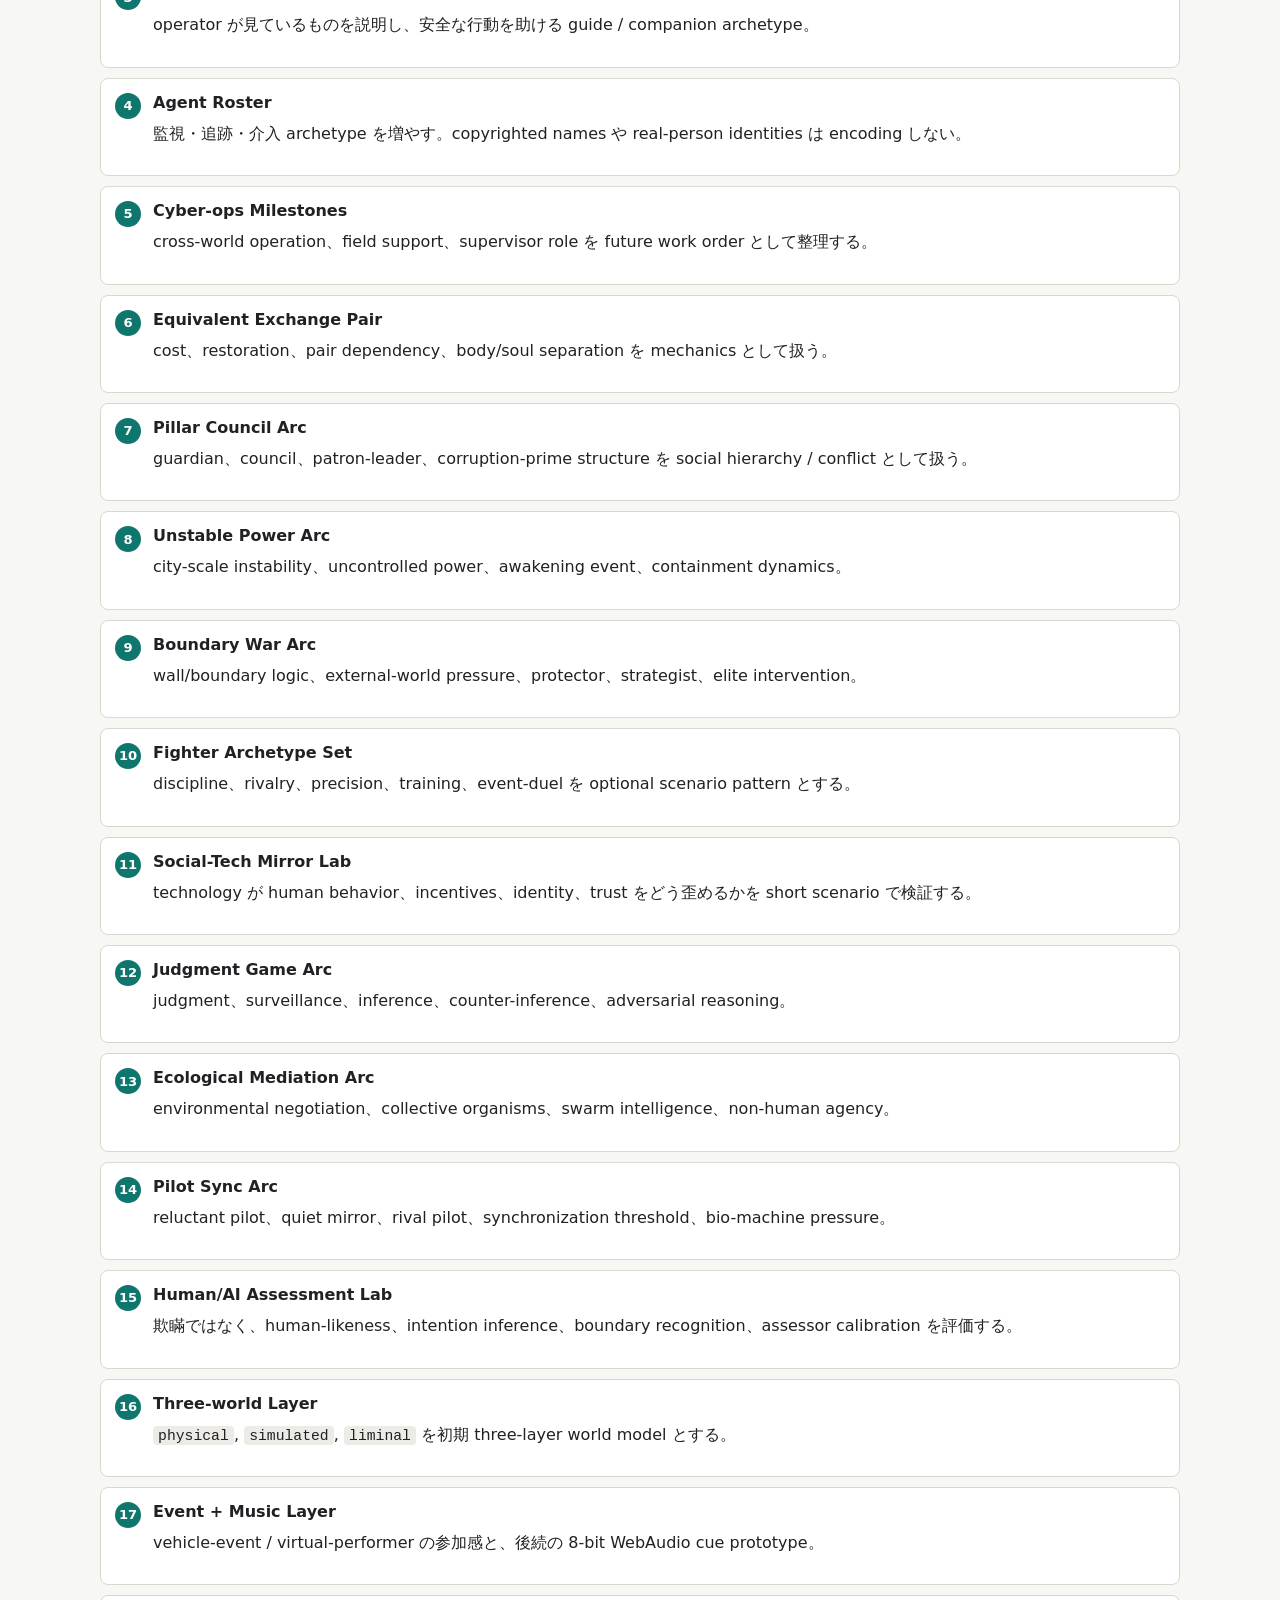
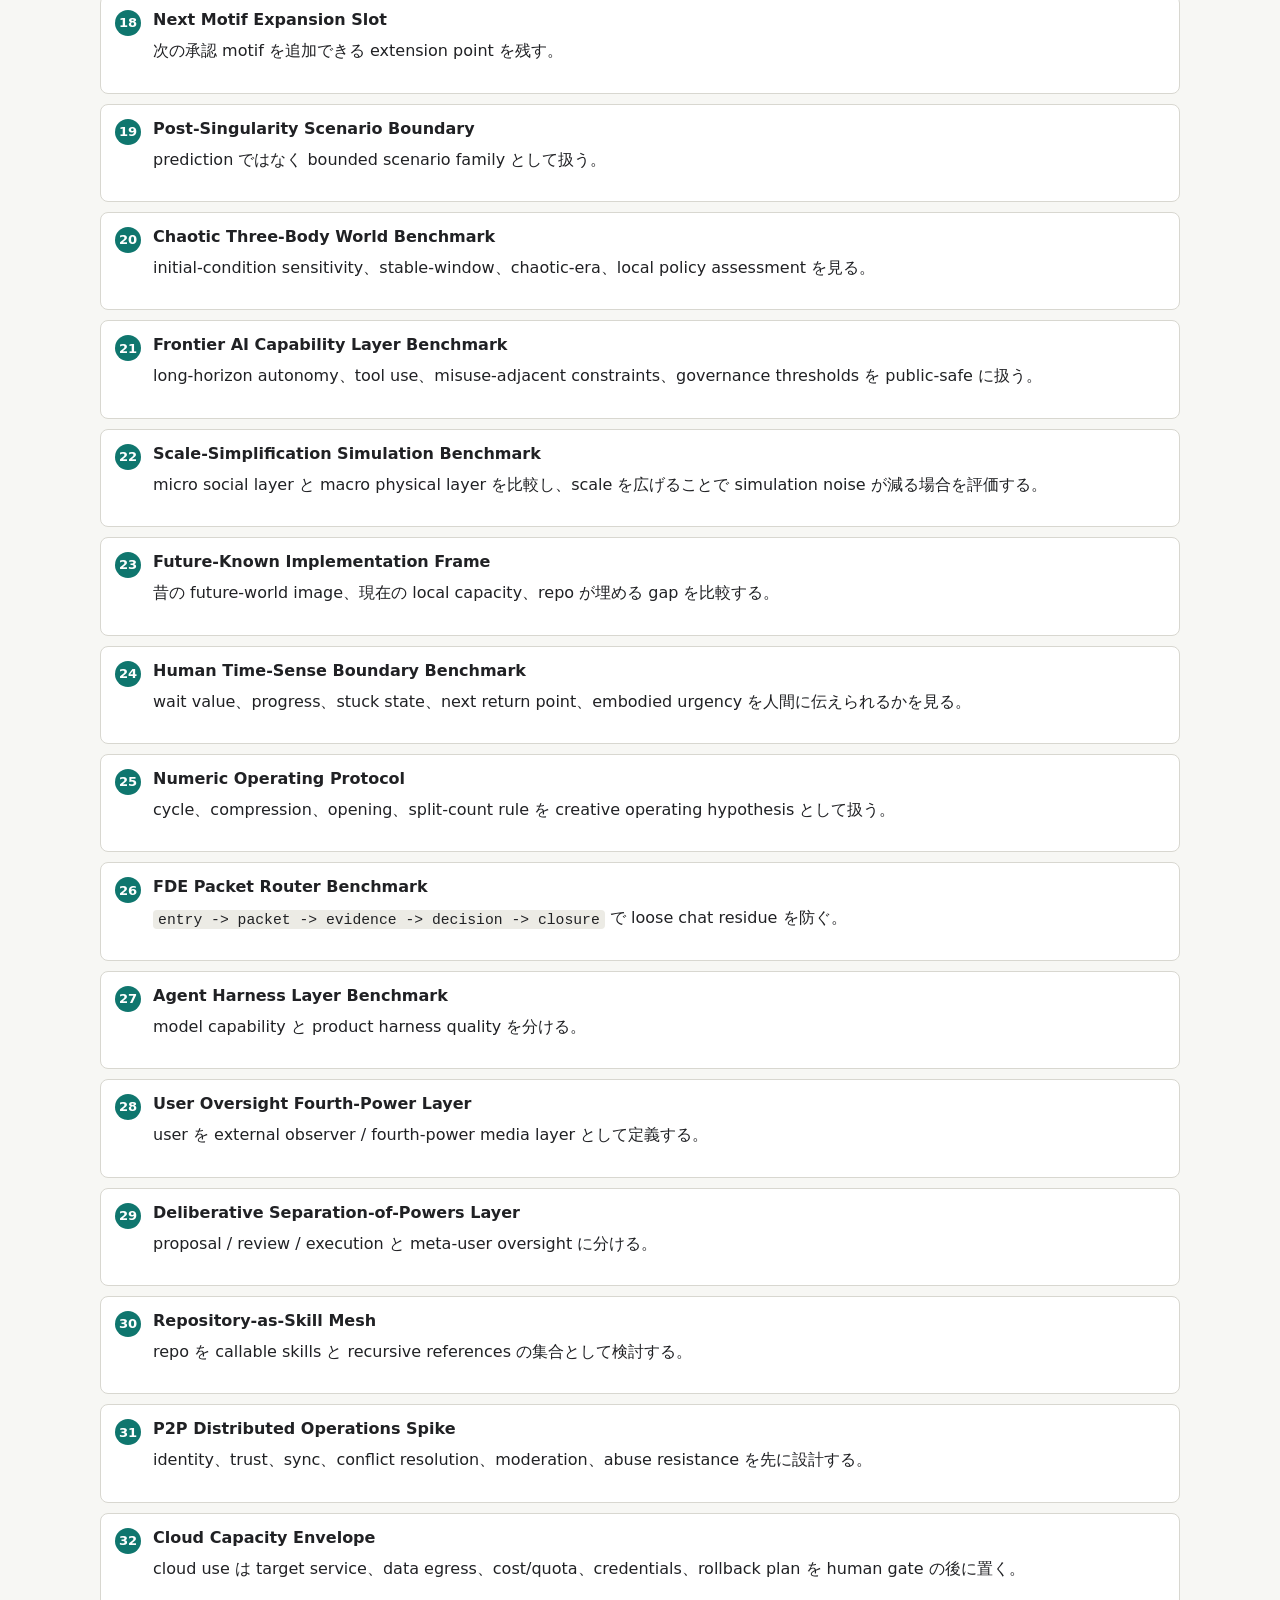
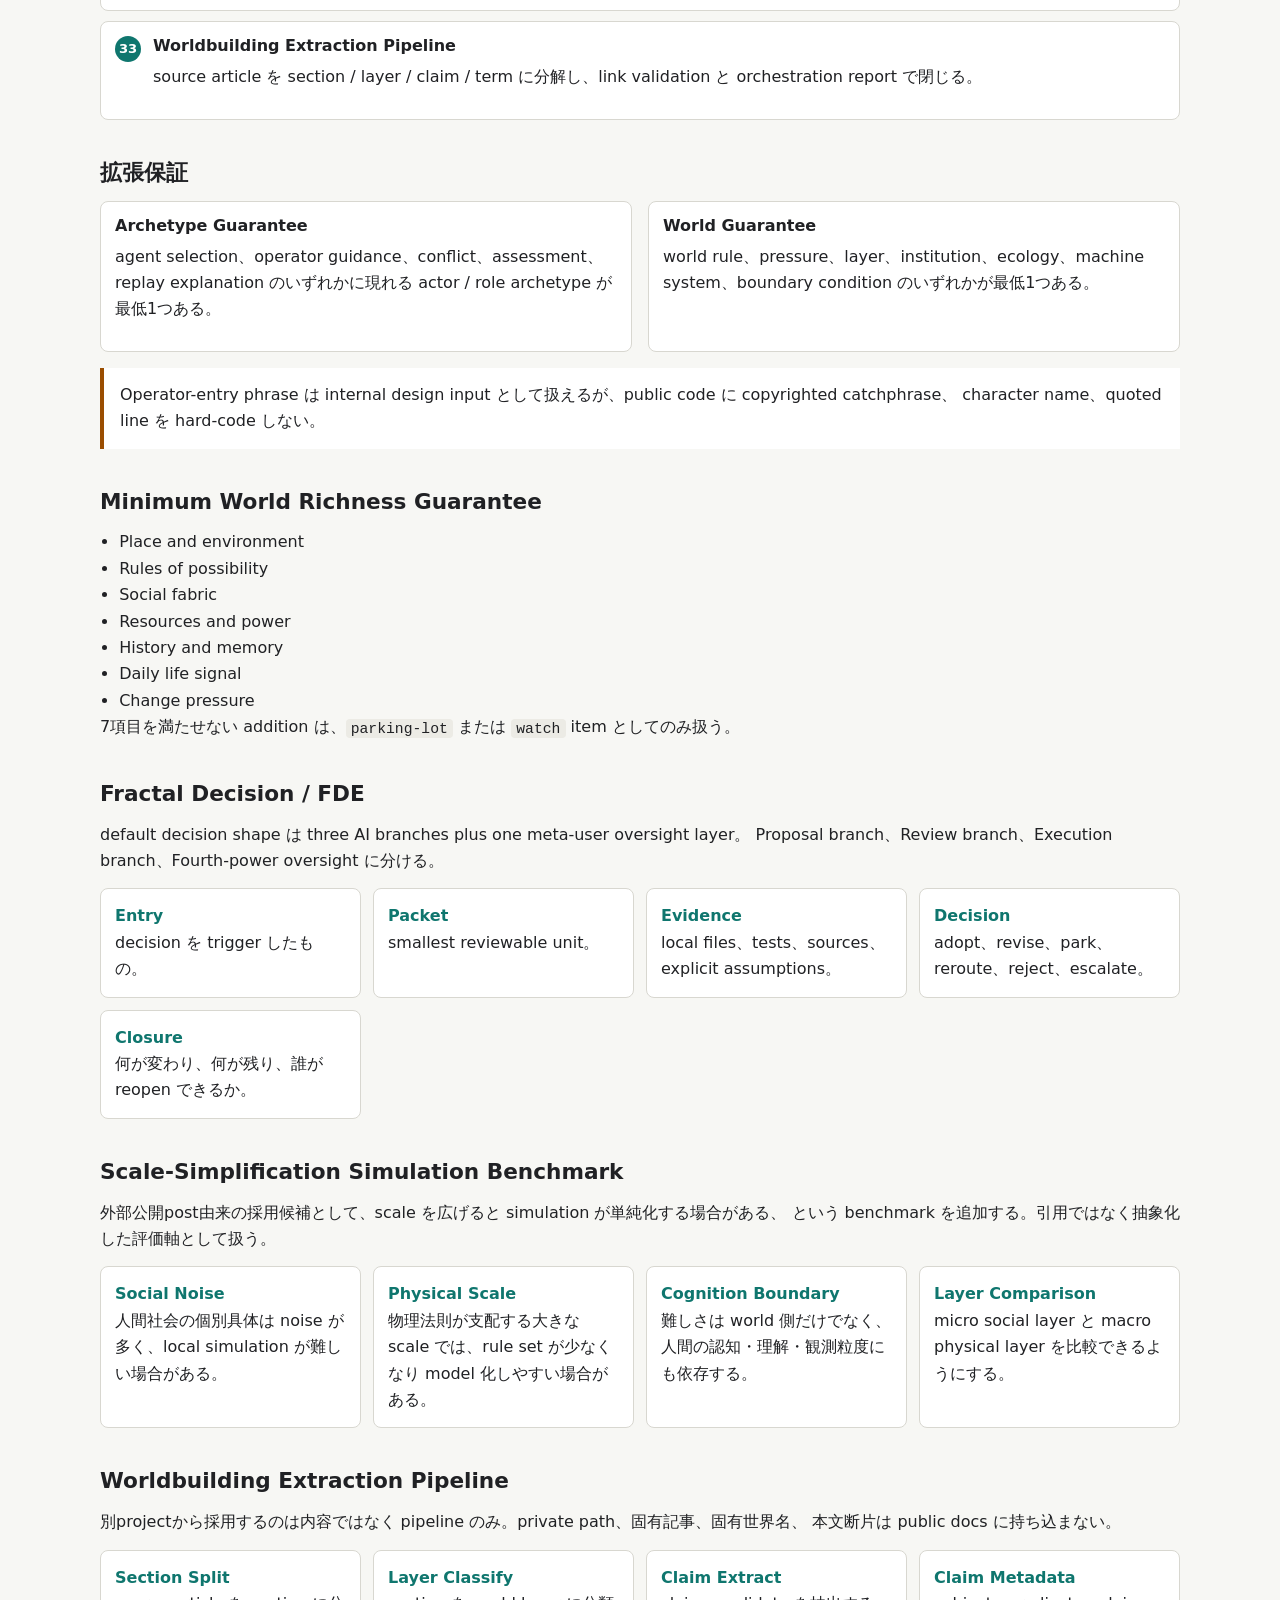
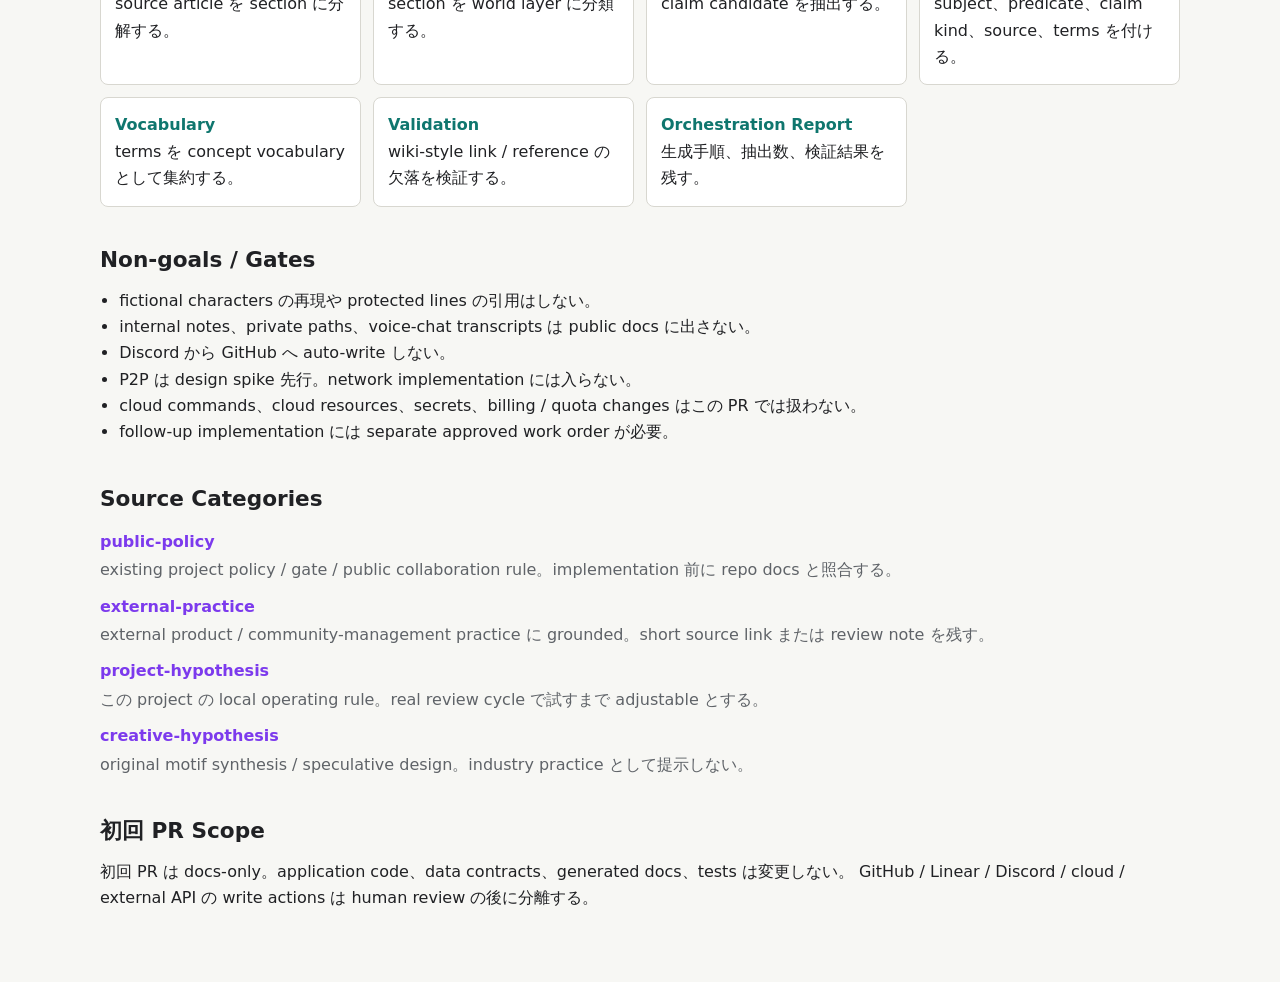
==== commit 83445f76: "[codex] MVP-008 Intake Lifecycle prototypeを追加" ====
--- a/docs/cross-world-operator-roadmap.html
+++ b/docs/cross-world-operator-roadmap.html
@@ -186,7 +186,7 @@
       </p>
       <div class="meta" aria-label="document metadata">
         <span class="pill">Status: draft</span>
-        <span class="pill">Version: 0.8.0</span>
+        <span class="pill">Version: 0.9.0</span>
         <span class="pill">Owner: manager</span>
         <span class="pill">Updated: 2026-06-08</span>
         <span class="pill">Data contract: unchanged</span>
@@ -209,7 +209,7 @@
       <h2>Versioning</h2>
       <p>
         Cross-world Operator Mode の docs package version は意味単位で自動更新する。
-        現在の <code>0.8.0</code> は、MVP-007 Repo-as-Skill And Distributed Opsの toy prototype を追加した MINOR 更新。
+        現在の <code>0.9.0</code> は、MVP-008 Intake Lifecycle And Worldbuilding Pipelineの toy prototype を追加した MINOR 更新。
         Urban Ecosystem data contract は変更しない。
       </p>
     </section>
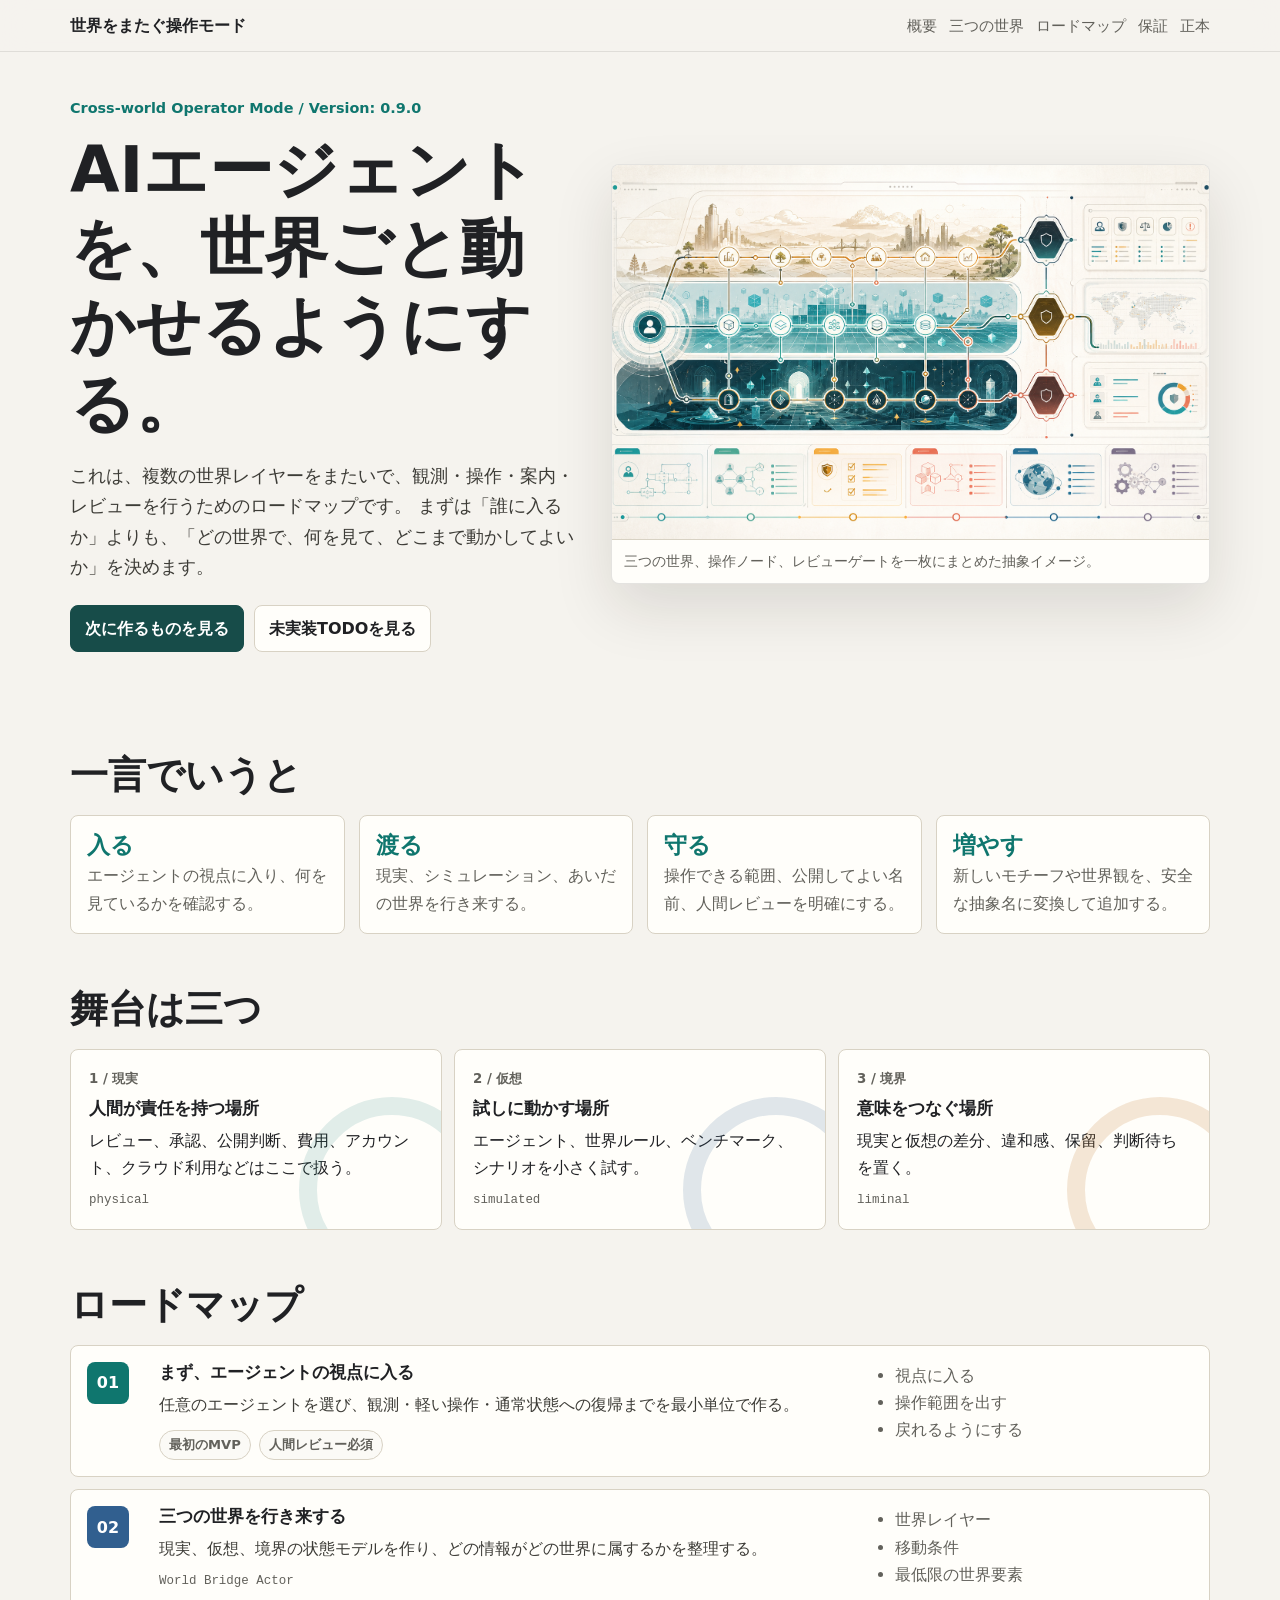
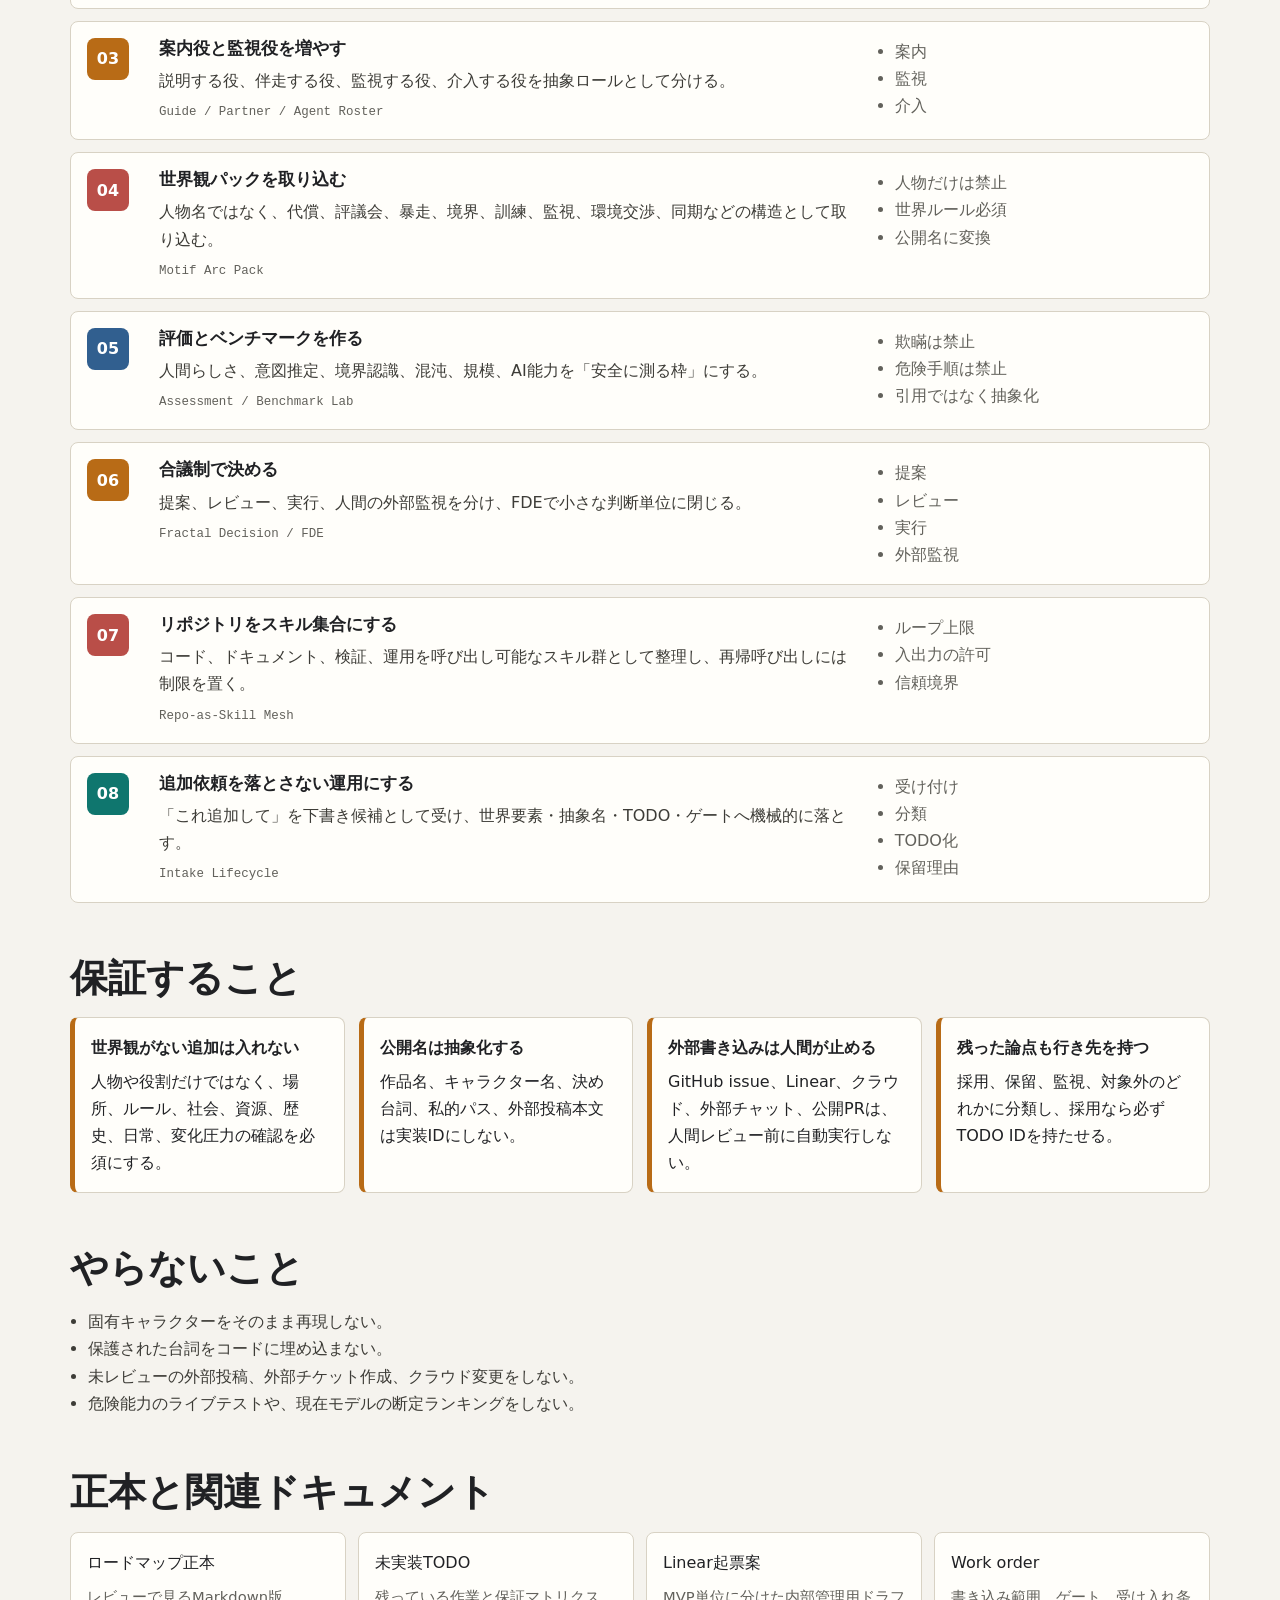
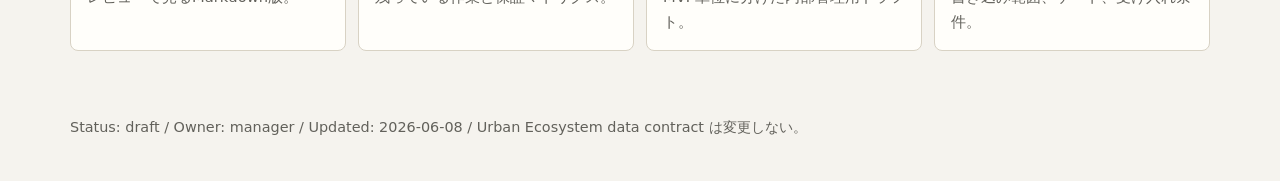
==== commit 6ba1dfb3: "docs: redesign cross-world roadmap page" ====
--- a/docs/cross-world-operator-roadmap.html
+++ b/docs/cross-world-operator-roadmap.html
@@ -3,21 +3,27 @@
 <head>
   <meta charset="utf-8">
   <meta name="viewport" content="width=device-width, initial-scale=1">
-  <title>Cross-world Operator Mode ロードマップ</title>
+  <title>世界をまたぐ操作モード ロードマップ</title>
   <style>
     :root {
-      --bg: #f7f7f4;
-      --panel: #ffffff;
+      --bg: #f5f3ee;
+      --paper: #fffefa;
       --ink: #202124;
-      --muted: #5f6368;
-      --line: #d8d7d0;
-      --accent: #0f766e;
-      --accent-2: #7c3aed;
-      --warn: #9a4d00;
+      --muted: #62615b;
+      --line: #d8d2c4;
+      --teal: #0f766e;
+      --blue: #315f8f;
+      --amber: #b86b16;
+      --coral: #b94e48;
+      --shadow: 0 24px 60px rgba(31, 28, 20, 0.12);
     }
 
     * {
       box-sizing: border-box;
+    }
+
+    html {
+      scroll-behavior: smooth;
     }
 
     body {
@@ -25,387 +31,641 @@
       background: var(--bg);
       color: var(--ink);
       font-family: system-ui, -apple-system, BlinkMacSystemFont, "Segoe UI", sans-serif;
-      line-height: 1.65;
-    }
-
-    main {
-      max-width: 1120px;
+      line-height: 1.7;
+    }
+
+    a {
+      color: var(--teal);
+      text-underline-offset: 3px;
+    }
+
+    .site-shell {
+      min-height: 100vh;
+    }
+
+    .nav {
+      position: sticky;
+      top: 0;
+      z-index: 20;
+      border-bottom: 1px solid rgba(32, 33, 36, 0.1);
+      background: rgba(245, 243, 238, 0.86);
+      backdrop-filter: blur(14px);
+    }
+
+    .nav-inner {
+      max-width: 1180px;
       margin: 0 auto;
-      padding: 32px 20px 56px;
-    }
-
-    header {
-      border-bottom: 1px solid var(--line);
-      padding-bottom: 24px;
-      margin-bottom: 28px;
+      padding: 12px 20px;
+      display: flex;
+      align-items: center;
+      justify-content: space-between;
+      gap: 16px;
+    }
+
+    .brand {
+      font-weight: 800;
+      letter-spacing: 0;
+    }
+
+    .nav-links {
+      display: flex;
+      gap: 12px;
+      flex-wrap: wrap;
+      font-size: 0.92rem;
+    }
+
+    .nav-links a {
+      color: var(--muted);
+      text-decoration: none;
+    }
+
+    .hero {
+      max-width: 1180px;
+      margin: 0 auto;
+      padding: 44px 20px 28px;
+      display: grid;
+      grid-template-columns: minmax(0, 0.92fr) minmax(360px, 1.08fr);
+      gap: 30px;
+      align-items: center;
+    }
+
+    .eyebrow {
+      margin: 0 0 10px;
+      color: var(--teal);
+      font-size: 0.9rem;
+      font-weight: 800;
     }
 
     h1,
     h2,
     h3 {
-      line-height: 1.25;
       letter-spacing: 0;
+      line-height: 1.22;
     }
 
     h1 {
-      font-size: 2rem;
-      margin: 0 0 12px;
+      margin: 0;
+      font-size: clamp(2.3rem, 5vw, 4.8rem);
+      max-width: 9.5em;
     }
 
     h2 {
-      font-size: 1.35rem;
-      margin: 40px 0 14px;
+      margin: 0 0 16px;
+      font-size: clamp(1.65rem, 3vw, 2.4rem);
     }
 
     h3 {
-      font-size: 1rem;
       margin: 0 0 8px;
+      font-size: 1.08rem;
     }
 
     p {
-      margin: 0 0 14px;
-    }
-
-    a {
-      color: var(--accent);
-    }
-
-    code {
-      background: #ecebe5;
-      border-radius: 4px;
-      padding: 0.1rem 0.32rem;
+      margin: 0;
+    }
+
+    .lead {
+      margin-top: 18px;
+      color: #3d3c37;
+      font-size: 1.12rem;
+      max-width: 36rem;
+    }
+
+    .hero-actions {
+      margin-top: 22px;
+      display: flex;
+      gap: 10px;
+      flex-wrap: wrap;
+    }
+
+    .button {
+      display: inline-flex;
+      align-items: center;
+      justify-content: center;
+      min-height: 42px;
+      border: 1px solid var(--line);
+      border-radius: 8px;
+      padding: 9px 14px;
+      color: var(--ink);
+      background: var(--paper);
+      text-decoration: none;
+      font-weight: 700;
+    }
+
+    .button.primary {
+      border-color: #174c49;
+      background: #174c49;
+      color: #fff;
+    }
+
+    .hero-visual {
+      margin: 0;
+      border: 1px solid rgba(32, 33, 36, 0.12);
+      border-radius: 8px;
+      overflow: hidden;
+      background: var(--paper);
+      box-shadow: var(--shadow);
+    }
+
+    .hero-visual img {
+      display: block;
+      width: 100%;
+      aspect-ratio: 16 / 10;
+      object-fit: cover;
+    }
+
+    .hero-visual figcaption {
+      padding: 10px 12px;
+      color: var(--muted);
+      font-size: 0.86rem;
+      border-top: 1px solid var(--line);
+    }
+
+    main {
+      max-width: 1180px;
+      margin: 0 auto;
+      padding: 20px 20px 64px;
+    }
+
+    section {
+      margin-top: 52px;
+    }
+
+    .summary-grid,
+    .cards,
+    .proof-grid {
+      display: grid;
+      grid-template-columns: repeat(auto-fit, minmax(230px, 1fr));
+      gap: 14px;
+    }
+
+    .summary-card,
+    .card,
+    .phase,
+    .gate {
+      background: var(--paper);
+      border: 1px solid var(--line);
+      border-radius: 8px;
+      padding: 16px;
+    }
+
+    .summary-card strong {
+      display: block;
+      margin-bottom: 5px;
+      color: var(--teal);
+      font-size: 1.45rem;
+      line-height: 1.1;
+    }
+
+    .summary-card span,
+    .muted,
+    .id {
+      color: var(--muted);
+    }
+
+    .id {
+      display: block;
+      margin-top: 8px;
       font-family: ui-monospace, SFMono-Regular, Consolas, monospace;
-      font-size: 0.92em;
-    }
-
-    .meta {
+      font-size: 0.78rem;
+    }
+
+    .journey {
+      display: grid;
+      grid-template-columns: repeat(3, minmax(0, 1fr));
+      gap: 12px;
+    }
+
+    .world {
+      position: relative;
+      min-height: 170px;
+      overflow: hidden;
+      background: var(--paper);
+      border: 1px solid var(--line);
+      border-radius: 8px;
+      padding: 18px;
+    }
+
+    .world::after {
+      content: "";
+      position: absolute;
+      right: -44px;
+      bottom: -54px;
+      width: 150px;
+      height: 150px;
+      border: 18px solid rgba(15, 118, 110, 0.12);
+      border-radius: 999px;
+    }
+
+    .world.simulated::after {
+      border-color: rgba(49, 95, 143, 0.15);
+    }
+
+    .world.liminal::after {
+      border-color: rgba(184, 107, 22, 0.16);
+    }
+
+    .world small {
+      display: block;
+      color: var(--muted);
+      font-weight: 700;
+      margin-bottom: 8px;
+    }
+
+    .timeline {
+      display: grid;
+      gap: 12px;
+      counter-reset: phase;
+    }
+
+    .phase {
+      counter-increment: phase;
+      display: grid;
+      grid-template-columns: 56px minmax(0, 1fr) minmax(220px, 0.45fr);
+      gap: 16px;
+      align-items: start;
+    }
+
+    .phase-number {
+      width: 42px;
+      height: 42px;
+      border-radius: 8px;
+      display: grid;
+      place-items: center;
+      color: #fff;
+      background: var(--teal);
+      font-weight: 800;
+    }
+
+    .phase:nth-child(2) .phase-number,
+    .phase:nth-child(5) .phase-number {
+      background: var(--blue);
+    }
+
+    .phase:nth-child(3) .phase-number,
+    .phase:nth-child(6) .phase-number {
+      background: var(--amber);
+    }
+
+    .phase:nth-child(4) .phase-number,
+    .phase:nth-child(7) .phase-number {
+      background: var(--coral);
+    }
+
+    .phase p {
+      color: #3d3c37;
+    }
+
+    .phase ul {
+      margin: 0;
+      padding-left: 1.1rem;
+      color: var(--muted);
+    }
+
+    .label-row {
       display: flex;
+      gap: 8px;
       flex-wrap: wrap;
-      gap: 8px;
-      margin-top: 14px;
-    }
-
-    .pill {
+      margin-top: 12px;
+    }
+
+    .label {
+      display: inline-flex;
+      align-items: center;
       border: 1px solid var(--line);
       border-radius: 999px;
-      background: var(--panel);
-      color: var(--muted);
-      padding: 4px 10px;
-      font-size: 0.9rem;
-    }
-
-    .note {
-      border-left: 4px solid var(--accent);
-      background: var(--panel);
-      padding: 14px 16px;
-      margin: 16px 0;
-    }
-
-    .warning {
-      border-left-color: var(--warn);
-    }
-
-    .grid {
+      padding: 3px 9px;
+      color: var(--muted);
+      background: #fbfaf6;
+      font-size: 0.82rem;
+      font-weight: 700;
+    }
+
+    .gate {
+      border-left: 5px solid var(--amber);
+    }
+
+    .gate strong {
+      display: block;
+      margin-bottom: 6px;
+    }
+
+    .plain-list {
+      margin: 10px 0 0;
+      padding-left: 1.15rem;
+      color: #3d3c37;
+    }
+
+    .docs-row {
       display: grid;
-      grid-template-columns: repeat(auto-fit, minmax(250px, 1fr));
+      grid-template-columns: repeat(auto-fit, minmax(220px, 1fr));
       gap: 12px;
     }
 
-    .card {
-      background: var(--panel);
+    .doc-link {
+      display: block;
+      min-height: 110px;
+      padding: 16px;
       border: 1px solid var(--line);
       border-radius: 8px;
-      padding: 14px;
-    }
-
-    .card strong {
-      color: var(--accent);
-    }
-
-    .roadmap {
-      display: grid;
-      gap: 10px;
-      counter-reset: item;
-    }
-
-    .roadmap article {
-      counter-increment: item;
-      position: relative;
-      background: var(--panel);
-      border: 1px solid var(--line);
-      border-radius: 8px;
-      padding: 14px 14px 14px 52px;
-    }
-
-    .roadmap article::before {
-      content: counter(item);
-      position: absolute;
-      left: 14px;
-      top: 14px;
-      width: 26px;
-      height: 26px;
-      border-radius: 50%;
-      background: var(--accent);
-      color: white;
-      display: grid;
-      place-items: center;
-      font-size: 0.82rem;
-      font-weight: 700;
-    }
-
-    ul {
-      margin: 8px 0 0;
-      padding-left: 1.2rem;
-    }
-
-    .two-col {
-      display: grid;
-      grid-template-columns: repeat(auto-fit, minmax(280px, 1fr));
-      gap: 16px;
-    }
-
-    .source-list dt {
-      color: var(--accent-2);
-      font-weight: 700;
-      margin-top: 10px;
-    }
-
-    .source-list dd {
-      margin: 2px 0 0;
-      color: var(--muted);
+      background: var(--paper);
+      text-decoration: none;
+      color: var(--ink);
+    }
+
+    .doc-link span {
+      display: block;
+      margin-top: 8px;
+      color: var(--muted);
+      font-size: 0.92rem;
+    }
+
+    footer {
+      max-width: 1180px;
+      margin: 0 auto;
+      padding: 0 20px 42px;
+      color: var(--muted);
+      font-size: 0.9rem;
+    }
+
+    @media (max-width: 860px) {
+      .hero {
+        grid-template-columns: 1fr;
+        padding-top: 26px;
+      }
+
+      .journey,
+      .phase {
+        grid-template-columns: 1fr;
+      }
+
+      .phase-number {
+        width: 36px;
+        height: 36px;
+      }
     }
   </style>
 </head>
 <body>
-  <main>
-    <header>
-      <h1>Cross-world Operator Mode ロードマップ</h1>
-      <p>
-        viewer / operator が複数の simulation layer をまたいで agent を一時的に観測・操作・案内するための
-        docs-only roadmap preview。
-      </p>
-      <div class="meta" aria-label="document metadata">
-        <span class="pill">Status: draft</span>
-        <span class="pill">Version: 0.9.0</span>
-        <span class="pill">Owner: manager</span>
-        <span class="pill">Updated: 2026-06-08</span>
-        <span class="pill">Data contract: unchanged</span>
-      </div>
-    </header>
-
-    <section>
-      <h2>目的</h2>
-      <p>
-        この最初の PR では、既存の Urban Ecosystem data contract を変更しない。
-        実装も入れず、公開可能な roadmap docs と work order だけを追加する。
-      </p>
-      <p>
-        発想段階で参照した外部作品名・キャラクター名は、実装 ID や公開識別子として使わない。
-        公開面では abstract archetype / milestone に変換した名前だけを使う。
-      </p>
-    </section>
-
-    <section>
-      <h2>Versioning</h2>
-      <p>
-        Cross-world Operator Mode の docs package version は意味単位で自動更新する。
-        現在の <code>0.9.0</code> は、MVP-008 Intake Lifecycle And Worldbuilding Pipelineの toy prototype を追加した MINOR 更新。
-        Urban Ecosystem data contract は変更しない。
-      </p>
-    </section>
-
-    <section>
-      <h2>Skill / Orchestration Premise</h2>
-      <p>
-        Cross-world Operator Mode は、最終的に単一機能ではなく、再利用可能な skill 集合と、
-        それらを安全に呼び分ける orchestration 群として扱う。
-      </p>
-      <div class="grid">
-        <article>
-          <h3>Skill mesh</h3>
-          <p>operator entry、world bridge、guide / roster、motif intake、assessment、governance、distributed ops、intake lifecycleを責任単位に分ける。</p>
-        </article>
-        <article>
-          <h3>Orchestration pack</h3>
-          <p>FDE packet、human gate、drift check、public-safe validator、review handoff、rollback conditionを束ねる。</p>
-        </article>
-        <article>
-          <h3>Loop guard</h3>
-          <p>recursive skill callには、maximum depth、allowed I/O、source category、human gate、loop guardを必須にする。</p>
-        </article>
-      </div>
-    </section>
-
-    <section>
-      <h2>公開命名境界</h2>
-      <div class="grid">
-        <div class="card"><strong>Cross-world Operator Mode</strong><br>virtual-world operator / agent-possession motif</div>
-        <div class="card"><strong>Sentinel MVP</strong><br>最小 takeover / monitoring MVP</div>
-        <div class="card"><strong>World Bridge Actor</strong><br>virtual / physical bridge actor</div>
-        <div class="card"><strong>Guide / Partner</strong><br>guide / partner roles</div>
-        <div class="card"><strong>Agent Roster</strong><br>monitoring / intervention agents</div>
-        <div class="card"><strong>Cyber-ops Milestones</strong><br>cyber-operations / field-support roles</div>
-        <div class="card"><strong>Equivalent Exchange Pair</strong><br>paired restoration / exchange motifs</div>
-        <div class="card"><strong>Pillar Council Arc</strong><br>guardian / council / patron / corruption-prime motifs</div>
-        <div class="card"><strong>Unstable Power Arc</strong><br>rider / unstable vessel / dormant city-core motifs</div>
-        <div class="card"><strong>Boundary War Arc</strong><br>boundary / protector / strategist motifs</div>
-        <div class="card"><strong>Fighter Archetype Set</strong><br>discipline / rival / precision fighter motifs</div>
-        <div class="card"><strong>Pilot Sync Arc</strong><br>pilot trio / synchronization / bio-machine motifs</div>
-      </div>
-    </section>
-
-    <section>
-      <h2>ロードマップ</h2>
-      <div class="roadmap">
-        <article><h3>Sentinel MVP</h3><p>agent 選択、inspection/control viewpoint、通常 replay への復帰を定義する。</p></article>
-        <article><h3>World Bridge Actor</h3><p><code>physical</code>, <code>simulated</code>, <code>liminal</code> を行き来する state model。</p></article>
-        <article><h3>Guide / Partner</h3><p>operator が見ているものを説明し、安全な行動を助ける guide / companion archetype。</p></article>
-        <article><h3>Agent Roster</h3><p>監視・追跡・介入 archetype を増やす。copyrighted names や real-person identities は encoding しない。</p></article>
-        <article><h3>Cyber-ops Milestones</h3><p>cross-world operation、field support、supervisor role を future work order として整理する。</p></article>
-        <article><h3>Equivalent Exchange Pair</h3><p>cost、restoration、pair dependency、body/soul separation を mechanics として扱う。</p></article>
-        <article><h3>Pillar Council Arc</h3><p>guardian、council、patron-leader、corruption-prime structure を social hierarchy / conflict として扱う。</p></article>
-        <article><h3>Unstable Power Arc</h3><p>city-scale instability、uncontrolled power、awakening event、containment dynamics。</p></article>
-        <article><h3>Boundary War Arc</h3><p>wall/boundary logic、external-world pressure、protector、strategist、elite intervention。</p></article>
-        <article><h3>Fighter Archetype Set</h3><p>discipline、rivalry、precision、training、event-duel を optional scenario pattern とする。</p></article>
-        <article><h3>Social-Tech Mirror Lab</h3><p>technology が human behavior、incentives、identity、trust をどう歪めるかを short scenario で検証する。</p></article>
-        <article><h3>Judgment Game Arc</h3><p>judgment、surveillance、inference、counter-inference、adversarial reasoning。</p></article>
-        <article><h3>Ecological Mediation Arc</h3><p>environmental negotiation、collective organisms、swarm intelligence、non-human agency。</p></article>
-        <article><h3>Pilot Sync Arc</h3><p>reluctant pilot、quiet mirror、rival pilot、synchronization threshold、bio-machine pressure。</p></article>
-        <article><h3>Human/AI Assessment Lab</h3><p>欺瞞ではなく、human-likeness、intention inference、boundary recognition、assessor calibration を評価する。</p></article>
-        <article><h3>Three-world Layer</h3><p><code>physical</code>, <code>simulated</code>, <code>liminal</code> を初期 three-layer world model とする。</p></article>
-        <article><h3>Event + Music Layer</h3><p>vehicle-event / virtual-performer の参加感と、後続の 8-bit WebAudio cue prototype。</p></article>
-        <article><h3>Next Motif Expansion Slot</h3><p>次の承認 motif を追加できる extension point を残す。</p></article>
-        <article><h3>Post-Singularity Scenario Boundary</h3><p>prediction ではなく bounded scenario family として扱う。</p></article>
-        <article><h3>Chaotic Three-Body World Benchmark</h3><p>initial-condition sensitivity、stable-window、chaotic-era、local policy assessment を見る。</p></article>
-        <article><h3>Frontier AI Capability Layer Benchmark</h3><p>long-horizon autonomy、tool use、misuse-adjacent constraints、governance thresholds を public-safe に扱う。</p></article>
-        <article><h3>Scale-Simplification Simulation Benchmark</h3><p>micro social layer と macro physical layer を比較し、scale を広げることで simulation noise が減る場合を評価する。</p></article>
-        <article><h3>Future-Known Implementation Frame</h3><p>昔の future-world image、現在の local capacity、repo が埋める gap を比較する。</p></article>
-        <article><h3>Human Time-Sense Boundary Benchmark</h3><p>wait value、progress、stuck state、next return point、embodied urgency を人間に伝えられるかを見る。</p></article>
-        <article><h3>Numeric Operating Protocol</h3><p>cycle、compression、opening、split-count rule を creative operating hypothesis として扱う。</p></article>
-        <article><h3>FDE Packet Router Benchmark</h3><p><code>entry -> packet -> evidence -> decision -> closure</code> で loose chat residue を防ぐ。</p></article>
-        <article><h3>Agent Harness Layer Benchmark</h3><p>model capability と product harness quality を分ける。</p></article>
-        <article><h3>User Oversight Fourth-Power Layer</h3><p>user を external observer / fourth-power media layer として定義する。</p></article>
-        <article><h3>Deliberative Separation-of-Powers Layer</h3><p>proposal / review / execution と meta-user oversight に分ける。</p></article>
-        <article><h3>Repository-as-Skill Mesh</h3><p>repo を callable skills と recursive references の集合として検討する。</p></article>
-        <article><h3>P2P Distributed Operations Spike</h3><p>identity、trust、sync、conflict resolution、moderation、abuse resistance を先に設計する。</p></article>
-        <article><h3>Cloud Capacity Envelope</h3><p>cloud use は target service、data egress、cost/quota、credentials、rollback plan を human gate の後に置く。</p></article>
-        <article><h3>Worldbuilding Extraction Pipeline</h3><p>source article を section / layer / claim / term に分解し、link validation と orchestration report で閉じる。</p></article>
-      </div>
-    </section>
-
-    <section>
-      <h2>拡張保証</h2>
-      <div class="two-col">
-        <div class="card">
-          <h3>Archetype Guarantee</h3>
-          <p>agent selection、operator guidance、conflict、assessment、replay explanation のいずれかに現れる actor / role archetype が最低1つある。</p>
-        </div>
-        <div class="card">
-          <h3>World Guarantee</h3>
-          <p>world rule、pressure、layer、institution、ecology、machine system、boundary condition のいずれかが最低1つある。</p>
+  <div class="site-shell">
+    <nav class="nav" aria-label="ページ内ナビゲーション">
+      <div class="nav-inner">
+        <div class="brand">世界をまたぐ操作モード</div>
+        <div class="nav-links">
+          <a href="#overview">概要</a>
+          <a href="#worlds">三つの世界</a>
+          <a href="#roadmap">ロードマップ</a>
+          <a href="#gates">保証</a>
+          <a href="#docs">正本</a>
         </div>
       </div>
-      <div class="note warning">
-        Operator-entry phrase は internal design input として扱えるが、public code に copyrighted catchphrase、
-        character name、quoted line を hard-code しない。
+    </nav>
+
+    <header class="hero">
+      <div>
+        <p class="eyebrow">Cross-world Operator Mode / Version: 0.9.0</p>
+        <h1>AIエージェントを、世界ごと動かせるようにする。</h1>
+        <p class="lead">
+          これは、複数の世界レイヤーをまたいで、観測・操作・案内・レビューを行うためのロードマップです。
+          まずは「誰に入るか」よりも、「どの世界で、何を見て、どこまで動かしてよいか」を決めます。
+        </p>
+        <div class="hero-actions">
+          <a class="button primary" href="#roadmap">次に作るものを見る</a>
+          <a class="button" href="cross-world-operator-todo.html">未実装TODOを見る</a>
+        </div>
       </div>
-    </section>
-
-    <section>
-      <h2>Minimum World Richness Guarantee</h2>
-      <ul>
-        <li>Place and environment</li>
-        <li>Rules of possibility</li>
-        <li>Social fabric</li>
-        <li>Resources and power</li>
-        <li>History and memory</li>
-        <li>Daily life signal</li>
-        <li>Change pressure</li>
-      </ul>
-      <p>
-        7項目を満たせない addition は、<code>parking-lot</code> または <code>watch</code> item としてのみ扱う。
-      </p>
-    </section>
-
-    <section>
-      <h2>Fractal Decision / FDE</h2>
-      <p>
-        default decision shape は three AI branches plus one meta-user oversight layer。
-        Proposal branch、Review branch、Execution branch、Fourth-power oversight に分ける。
-      </p>
-      <div class="grid">
-        <div class="card"><strong>Entry</strong><br>decision を trigger したもの。</div>
-        <div class="card"><strong>Packet</strong><br>smallest reviewable unit。</div>
-        <div class="card"><strong>Evidence</strong><br>local files、tests、sources、explicit assumptions。</div>
-        <div class="card"><strong>Decision</strong><br>adopt、revise、park、reroute、reject、escalate。</div>
-        <div class="card"><strong>Closure</strong><br>何が変わり、何が残り、誰が reopen できるか。</div>
-      </div>
-    </section>
-
-    <section>
-      <h2>Scale-Simplification Simulation Benchmark</h2>
-      <p>
-        外部公開post由来の採用候補として、scale を広げると simulation が単純化する場合がある、
-        という benchmark を追加する。引用ではなく抽象化した評価軸として扱う。
-      </p>
-      <div class="grid">
-        <div class="card"><strong>Social Noise</strong><br>人間社会の個別具体は noise が多く、local simulation が難しい場合がある。</div>
-        <div class="card"><strong>Physical Scale</strong><br>物理法則が支配する大きな scale では、rule set が少なくなり model 化しやすい場合がある。</div>
-        <div class="card"><strong>Cognition Boundary</strong><br>難しさは world 側だけでなく、人間の認知・理解・観測粒度にも依存する。</div>
-        <div class="card"><strong>Layer Comparison</strong><br>micro social layer と macro physical layer を比較できるようにする。</div>
-      </div>
-    </section>
-
-    <section>
-      <h2>Worldbuilding Extraction Pipeline</h2>
-      <p>
-        別projectから採用するのは内容ではなく pipeline のみ。private path、固有記事、固有世界名、
-        本文断片は public docs に持ち込まない。
-      </p>
-      <div class="grid">
-        <div class="card"><strong>Section Split</strong><br>source article を section に分解する。</div>
-        <div class="card"><strong>Layer Classify</strong><br>section を world layer に分類する。</div>
-        <div class="card"><strong>Claim Extract</strong><br>claim candidate を抽出する。</div>
-        <div class="card"><strong>Claim Metadata</strong><br>subject、predicate、claim kind、source、terms を付ける。</div>
-        <div class="card"><strong>Vocabulary</strong><br>terms を concept vocabulary として集約する。</div>
-        <div class="card"><strong>Validation</strong><br>wiki-style link / reference の欠落を検証する。</div>
-        <div class="card"><strong>Orchestration Report</strong><br>生成手順、抽出数、検証結果を残す。</div>
-      </div>
-    </section>
-
-    <section>
-      <h2>Non-goals / Gates</h2>
-      <ul>
-        <li>fictional characters の再現や protected lines の引用はしない。</li>
-        <li>internal notes、private paths、voice-chat transcripts は public docs に出さない。</li>
-        <li>Discord から GitHub へ auto-write しない。</li>
-        <li>P2P は design spike 先行。network implementation には入らない。</li>
-        <li>cloud commands、cloud resources、secrets、billing / quota changes はこの PR では扱わない。</li>
-        <li>follow-up implementation には separate approved work order が必要。</li>
-      </ul>
-    </section>
-
-    <section>
-      <h2>Source Categories</h2>
-      <dl class="source-list">
-        <dt>public-policy</dt>
-        <dd>existing project policy / gate / public collaboration rule。implementation 前に repo docs と照合する。</dd>
-        <dt>external-practice</dt>
-        <dd>external product / community-management practice に grounded。short source link または review note を残す。</dd>
-        <dt>project-hypothesis</dt>
-        <dd>この project の local operating rule。real review cycle で試すまで adjustable とする。</dd>
-        <dt>creative-hypothesis</dt>
-        <dd>original motif synthesis / speculative design。industry practice として提示しない。</dd>
-      </dl>
-    </section>
-
-    <section>
-      <h2>初回 PR Scope</h2>
-      <p>
-        初回 PR は docs-only。application code、data contracts、generated docs、tests は変更しない。
-        GitHub / Linear / Discord / cloud / external API の write actions は human review の後に分離する。
-      </p>
-    </section>
-  </main>
+      <figure class="hero-visual">
+        <img src="assets/cross-world-roadmap-hero.png" alt="三層の世界、操作ノード、レビューゲートを抽象的に表したロードマップのキービジュアル">
+        <figcaption>三つの世界、操作ノード、レビューゲートを一枚にまとめた抽象イメージ。</figcaption>
+      </figure>
+    </header>
+
+    <main>
+      <section id="overview">
+        <h2>一言でいうと</h2>
+        <div class="summary-grid">
+          <article class="summary-card">
+            <strong>入る</strong>
+            <span>エージェントの視点に入り、何を見ているかを確認する。</span>
+          </article>
+          <article class="summary-card">
+            <strong>渡る</strong>
+            <span>現実、シミュレーション、あいだの世界を行き来する。</span>
+          </article>
+          <article class="summary-card">
+            <strong>守る</strong>
+            <span>操作できる範囲、公開してよい名前、人間レビューを明確にする。</span>
+          </article>
+          <article class="summary-card">
+            <strong>増やす</strong>
+            <span>新しいモチーフや世界観を、安全な抽象名に変換して追加する。</span>
+          </article>
+        </div>
+      </section>
+
+      <section id="worlds">
+        <h2>舞台は三つ</h2>
+        <div class="journey">
+          <article class="world physical">
+            <small>1 / 現実</small>
+            <h3>人間が責任を持つ場所</h3>
+            <p>レビュー、承認、公開判断、費用、アカウント、クラウド利用などはここで扱う。</p>
+            <span class="id">physical</span>
+          </article>
+          <article class="world simulated">
+            <small>2 / 仮想</small>
+            <h3>試しに動かす場所</h3>
+            <p>エージェント、世界ルール、ベンチマーク、シナリオを小さく試す。</p>
+            <span class="id">simulated</span>
+          </article>
+          <article class="world liminal">
+            <small>3 / 境界</small>
+            <h3>意味をつなぐ場所</h3>
+            <p>現実と仮想の差分、違和感、保留、判断待ちを置く。</p>
+            <span class="id">liminal</span>
+          </article>
+        </div>
+      </section>
+
+      <section id="roadmap">
+        <h2>ロードマップ</h2>
+        <div class="timeline">
+          <article class="phase">
+            <div class="phase-number">01</div>
+            <div>
+              <h3>まず、エージェントの視点に入る</h3>
+              <p>任意のエージェントを選び、観測・軽い操作・通常状態への復帰までを最小単位で作る。</p>
+              <div class="label-row">
+                <span class="label">最初のMVP</span>
+                <span class="label">人間レビュー必須</span>
+              </div>
+            </div>
+            <ul>
+              <li>視点に入る</li>
+              <li>操作範囲を出す</li>
+              <li>戻れるようにする</li>
+            </ul>
+          </article>
+
+          <article class="phase">
+            <div class="phase-number">02</div>
+            <div>
+              <h3>三つの世界を行き来する</h3>
+              <p>現実、仮想、境界の状態モデルを作り、どの情報がどの世界に属するかを整理する。</p>
+              <span class="id">World Bridge Actor</span>
+            </div>
+            <ul>
+              <li>世界レイヤー</li>
+              <li>移動条件</li>
+              <li>最低限の世界要素</li>
+            </ul>
+          </article>
+
+          <article class="phase">
+            <div class="phase-number">03</div>
+            <div>
+              <h3>案内役と監視役を増やす</h3>
+              <p>説明する役、伴走する役、監視する役、介入する役を抽象ロールとして分ける。</p>
+              <span class="id">Guide / Partner / Agent Roster</span>
+            </div>
+            <ul>
+              <li>案内</li>
+              <li>監視</li>
+              <li>介入</li>
+            </ul>
+          </article>
+
+          <article class="phase">
+            <div class="phase-number">04</div>
+            <div>
+              <h3>世界観パックを取り込む</h3>
+              <p>人物名ではなく、代償、評議会、暴走、境界、訓練、監視、環境交渉、同期などの構造として取り込む。</p>
+              <span class="id">Motif Arc Pack</span>
+            </div>
+            <ul>
+              <li>人物だけは禁止</li>
+              <li>世界ルール必須</li>
+              <li>公開名に変換</li>
+            </ul>
+          </article>
+
+          <article class="phase">
+            <div class="phase-number">05</div>
+            <div>
+              <h3>評価とベンチマークを作る</h3>
+              <p>人間らしさ、意図推定、境界認識、混沌、規模、AI能力を「安全に測る枠」にする。</p>
+              <span class="id">Assessment / Benchmark Lab</span>
+            </div>
+            <ul>
+              <li>欺瞞は禁止</li>
+              <li>危険手順は禁止</li>
+              <li>引用ではなく抽象化</li>
+            </ul>
+          </article>
+
+          <article class="phase">
+            <div class="phase-number">06</div>
+            <div>
+              <h3>合議制で決める</h3>
+              <p>提案、レビュー、実行、人間の外部監視を分け、FDEで小さな判断単位に閉じる。</p>
+              <span class="id">Fractal Decision / FDE</span>
+            </div>
+            <ul>
+              <li>提案</li>
+              <li>レビュー</li>
+              <li>実行</li>
+              <li>外部監視</li>
+            </ul>
+          </article>
+
+          <article class="phase">
+            <div class="phase-number">07</div>
+            <div>
+              <h3>リポジトリをスキル集合にする</h3>
+              <p>コード、ドキュメント、検証、運用を呼び出し可能なスキル群として整理し、再帰呼び出しには制限を置く。</p>
+              <span class="id">Repo-as-Skill Mesh</span>
+            </div>
+            <ul>
+              <li>ループ上限</li>
+              <li>入出力の許可</li>
+              <li>信頼境界</li>
+            </ul>
+          </article>
+
+          <article class="phase">
+            <div class="phase-number">08</div>
+            <div>
+              <h3>追加依頼を落とさない運用にする</h3>
+              <p>「これ追加して」を下書き候補として受け、世界要素・抽象名・TODO・ゲートへ機械的に落とす。</p>
+              <span class="id">Intake Lifecycle</span>
+            </div>
+            <ul>
+              <li>受け付け</li>
+              <li>分類</li>
+              <li>TODO化</li>
+              <li>保留理由</li>
+            </ul>
+          </article>
+        </div>
+      </section>
+
+      <section id="gates">
+        <h2>保証すること</h2>
+        <div class="proof-grid">
+          <article class="gate">
+            <strong>世界観がない追加は入れない</strong>
+            <p>人物や役割だけではなく、場所、ルール、社会、資源、歴史、日常、変化圧力の確認を必須にする。</p>
+          </article>
+          <article class="gate">
+            <strong>公開名は抽象化する</strong>
+            <p>作品名、キャラクター名、決め台詞、私的パス、外部投稿本文は実装IDにしない。</p>
+          </article>
+          <article class="gate">
+            <strong>外部書き込みは人間が止める</strong>
+            <p>GitHub issue、Linear、クラウド、外部チャット、公開PRは、人間レビュー前に自動実行しない。</p>
+          </article>
+          <article class="gate">
+            <strong>残った論点も行き先を持つ</strong>
+            <p>採用、保留、監視、対象外のどれかに分類し、採用なら必ずTODO IDを持たせる。</p>
+          </article>
+        </div>
+      </section>
+
+      <section>
+        <h2>やらないこと</h2>
+        <ul class="plain-list">
+          <li>固有キャラクターをそのまま再現しない。</li>
+          <li>保護された台詞をコードに埋め込まない。</li>
+          <li>未レビューの外部投稿、外部チケット作成、クラウド変更をしない。</li>
+          <li>危険能力のライブテストや、現在モデルの断定ランキングをしない。</li>
+        </ul>
+      </section>
+
+      <section id="docs">
+        <h2>正本と関連ドキュメント</h2>
+        <div class="docs-row">
+          <a class="doc-link" href="cross-world-operator-roadmap.md">
+            ロードマップ正本
+            <span>レビューで見るMarkdown版。</span>
+          </a>
+          <a class="doc-link" href="cross-world-operator-todo.html">
+            未実装TODO
+            <span>残っている作業と保証マトリクス。</span>
+          </a>
+          <a class="doc-link" href="cross-world-operator-linear-drafts.md">
+            Linear起票案
+            <span>MVP単位に分けた内部管理用ドラフト。</span>
+          </a>
+          <a class="doc-link" href="subagents/work-orders/wo-urban-018-cross-world-operator-roadmap.yaml">
+            Work order
+            <span>書き込み範囲、ゲート、受け入れ条件。</span>
+          </a>
+        </div>
+      </section>
+    </main>
+
+    <footer>
+      <p>Status: draft / Owner: manager / Updated: 2026-06-08 / Urban Ecosystem data contract は変更しない。</p>
+    </footer>
+  </div>
 </body>
 </html>
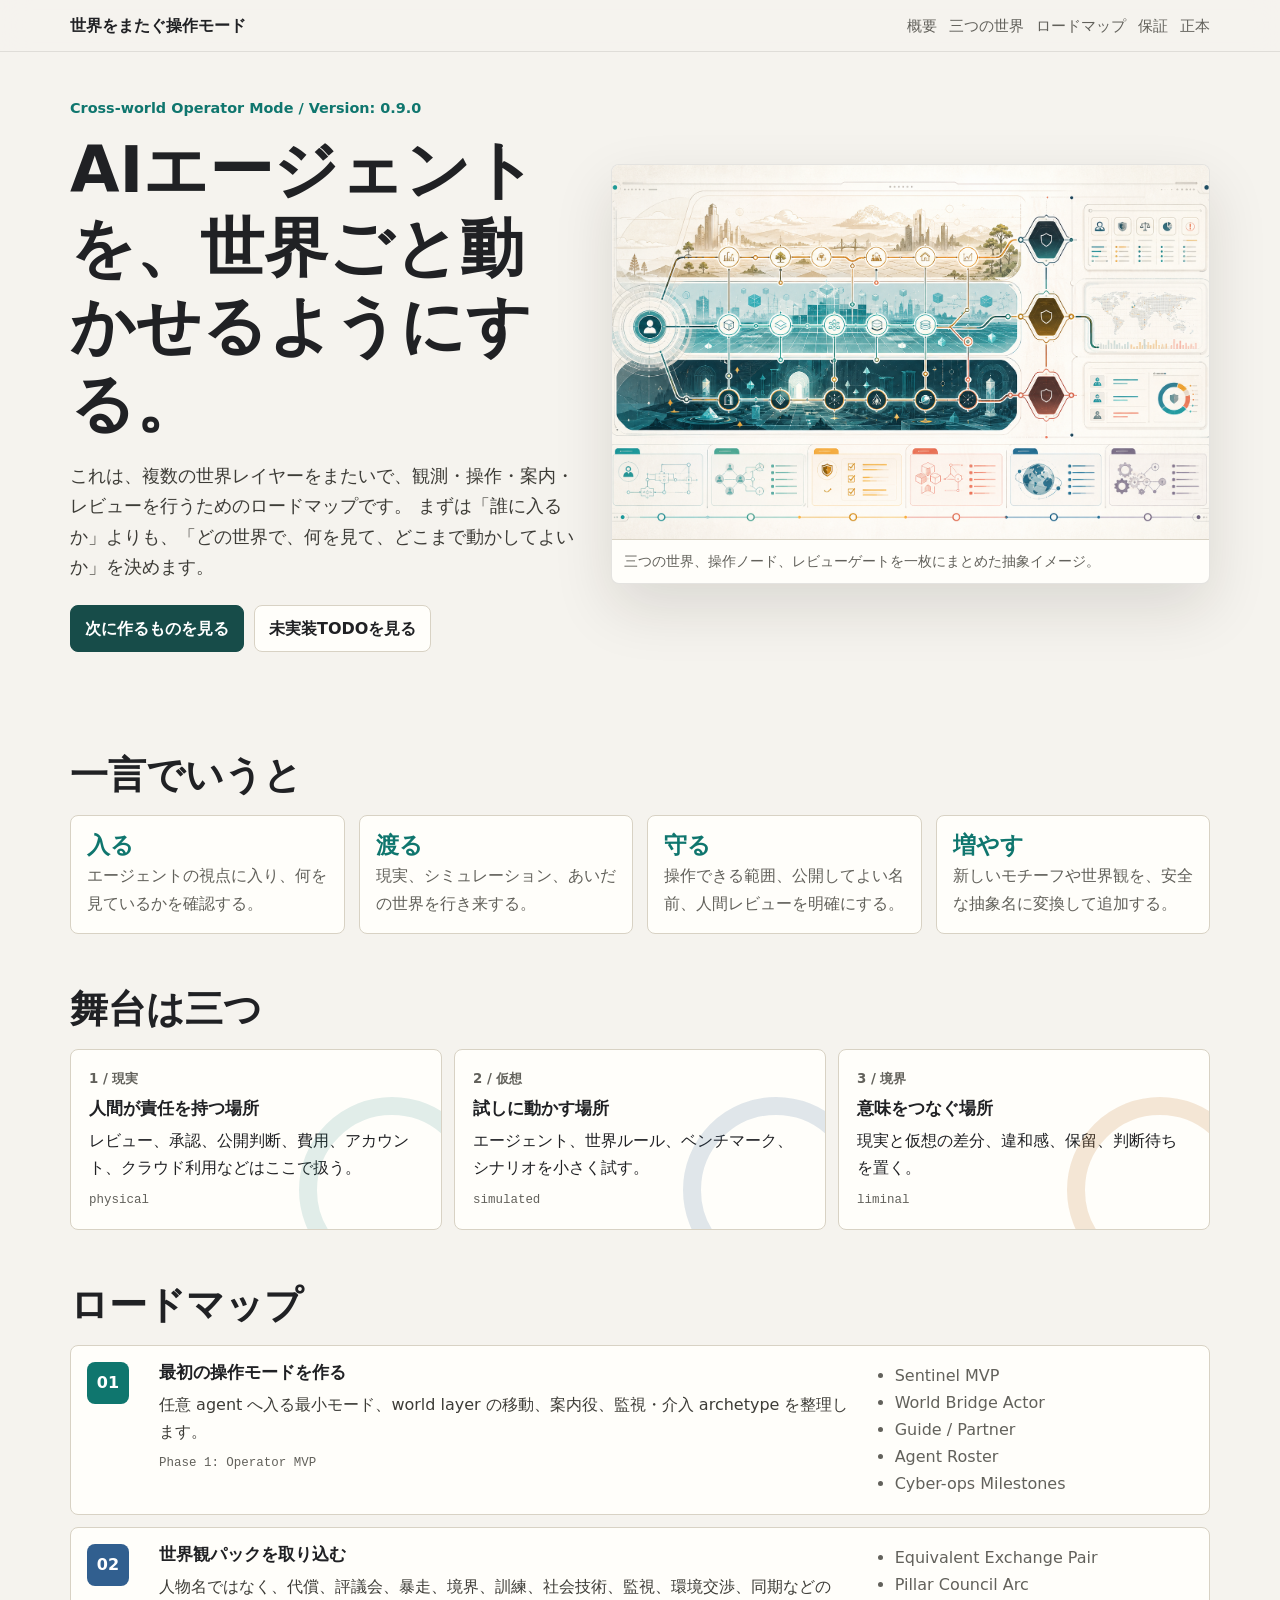
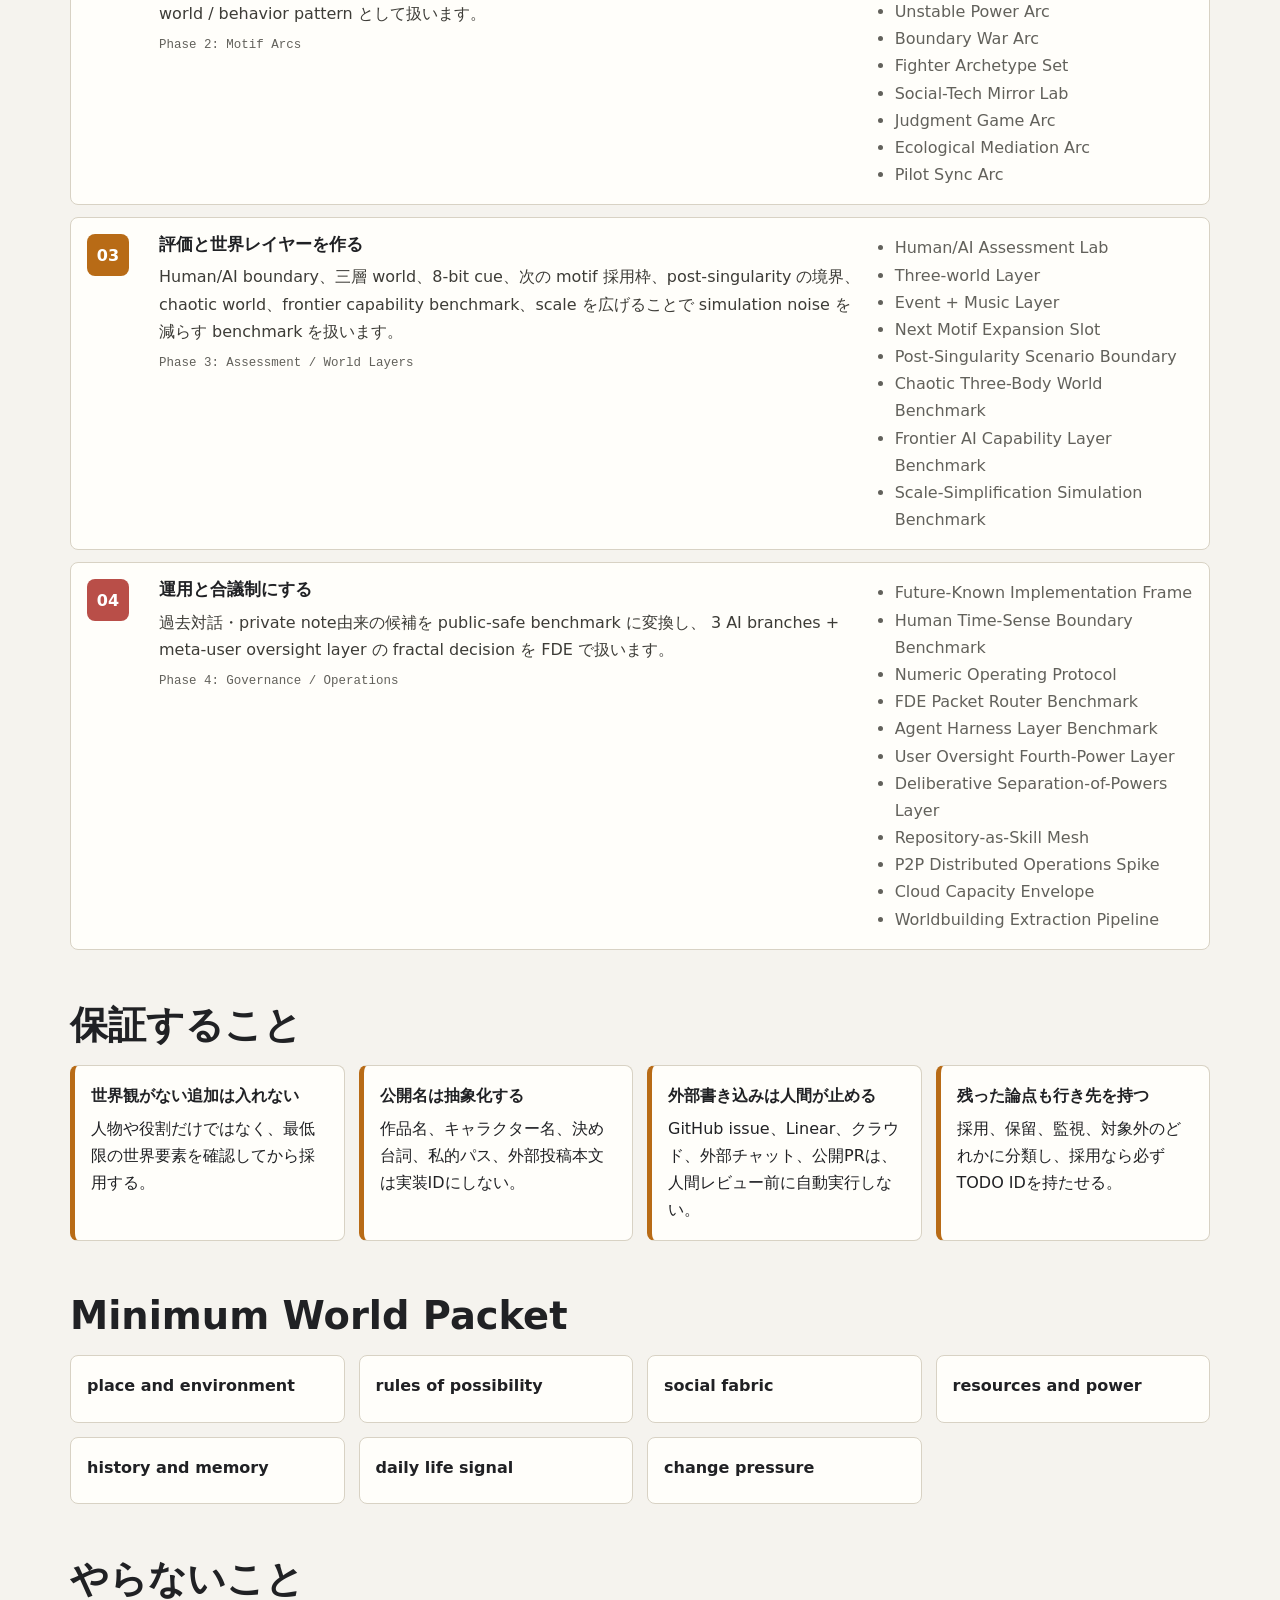
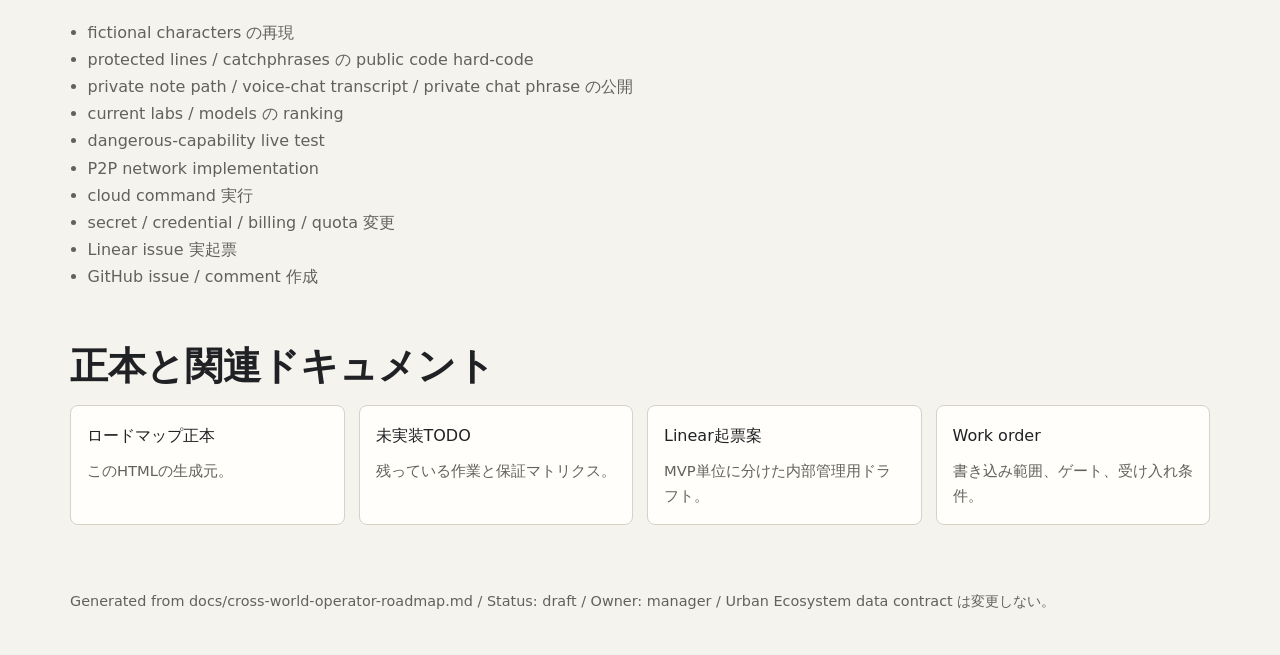
==== commit 318f2d6a: "docs: auto-sync cross-world roadmap html" ====
--- a/docs/cross-world-operator-roadmap.html
+++ b/docs/cross-world-operator-roadmap.html
@@ -1,4 +1,5 @@
 <!doctype html>
+<!-- Generated by tools/render_cross_world_roadmap_html.py; do not edit by hand. -->
 <html lang="ja">
 <head>
   <meta charset="utf-8">
@@ -17,15 +18,8 @@
       --coral: #b94e48;
       --shadow: 0 24px 60px rgba(31, 28, 20, 0.12);
     }
-
-    * {
-      box-sizing: border-box;
-    }
-
-    html {
-      scroll-behavior: smooth;
-    }
-
+    * { box-sizing: border-box; }
+    html { scroll-behavior: smooth; }
     body {
       margin: 0;
       background: var(--bg);
@@ -33,16 +27,7 @@
       font-family: system-ui, -apple-system, BlinkMacSystemFont, "Segoe UI", sans-serif;
       line-height: 1.7;
     }
-
-    a {
-      color: var(--teal);
-      text-underline-offset: 3px;
-    }
-
-    .site-shell {
-      min-height: 100vh;
-    }
-
+    a { color: var(--teal); text-underline-offset: 3px; }
     .nav {
       position: sticky;
       top: 0;
@@ -51,7 +36,6 @@
       background: rgba(245, 243, 238, 0.86);
       backdrop-filter: blur(14px);
     }
-
     .nav-inner {
       max-width: 1180px;
       margin: 0 auto;
@@ -61,24 +45,9 @@
       justify-content: space-between;
       gap: 16px;
     }
-
-    .brand {
-      font-weight: 800;
-      letter-spacing: 0;
-    }
-
-    .nav-links {
-      display: flex;
-      gap: 12px;
-      flex-wrap: wrap;
-      font-size: 0.92rem;
-    }
-
-    .nav-links a {
-      color: var(--muted);
-      text-decoration: none;
-    }
-
+    .brand { font-weight: 800; }
+    .nav-links { display: flex; gap: 12px; flex-wrap: wrap; font-size: 0.92rem; }
+    .nav-links a { color: var(--muted); text-decoration: none; }
     .hero {
       max-width: 1180px;
       margin: 0 auto;
@@ -88,55 +57,14 @@
       gap: 30px;
       align-items: center;
     }
-
-    .eyebrow {
-      margin: 0 0 10px;
-      color: var(--teal);
-      font-size: 0.9rem;
-      font-weight: 800;
-    }
-
-    h1,
-    h2,
-    h3 {
-      letter-spacing: 0;
-      line-height: 1.22;
-    }
-
-    h1 {
-      margin: 0;
-      font-size: clamp(2.3rem, 5vw, 4.8rem);
-      max-width: 9.5em;
-    }
-
-    h2 {
-      margin: 0 0 16px;
-      font-size: clamp(1.65rem, 3vw, 2.4rem);
-    }
-
-    h3 {
-      margin: 0 0 8px;
-      font-size: 1.08rem;
-    }
-
-    p {
-      margin: 0;
-    }
-
-    .lead {
-      margin-top: 18px;
-      color: #3d3c37;
-      font-size: 1.12rem;
-      max-width: 36rem;
-    }
-
-    .hero-actions {
-      margin-top: 22px;
-      display: flex;
-      gap: 10px;
-      flex-wrap: wrap;
-    }
-
+    .eyebrow { margin: 0 0 10px; color: var(--teal); font-size: 0.9rem; font-weight: 800; }
+    h1, h2, h3 { letter-spacing: 0; line-height: 1.22; }
+    h1 { margin: 0; font-size: clamp(2.3rem, 5vw, 4.8rem); max-width: 9.5em; }
+    h2 { margin: 0 0 16px; font-size: clamp(1.65rem, 3vw, 2.4rem); }
+    h3 { margin: 0 0 8px; font-size: 1.08rem; }
+    p { margin: 0; }
+    .lead { margin-top: 18px; color: #3d3c37; font-size: 1.12rem; max-width: 36rem; }
+    .hero-actions { margin-top: 22px; display: flex; gap: 10px; flex-wrap: wrap; }
     .button {
       display: inline-flex;
       align-items: center;
@@ -150,13 +78,7 @@
       text-decoration: none;
       font-weight: 700;
     }
-
-    .button.primary {
-      border-color: #174c49;
-      background: #174c49;
-      color: #fff;
-    }
-
+    .button.primary { border-color: #174c49; background: #174c49; color: #fff; }
     .hero-visual {
       margin: 0;
       border: 1px solid rgba(32, 33, 36, 0.12);
@@ -165,49 +87,26 @@
       background: var(--paper);
       box-shadow: var(--shadow);
     }
-
-    .hero-visual img {
-      display: block;
-      width: 100%;
-      aspect-ratio: 16 / 10;
-      object-fit: cover;
-    }
-
+    .hero-visual img { display: block; width: 100%; aspect-ratio: 16 / 10; object-fit: cover; }
     .hero-visual figcaption {
       padding: 10px 12px;
       color: var(--muted);
       font-size: 0.86rem;
       border-top: 1px solid var(--line);
     }
-
-    main {
-      max-width: 1180px;
-      margin: 0 auto;
-      padding: 20px 20px 64px;
-    }
-
-    section {
-      margin-top: 52px;
-    }
-
-    .summary-grid,
-    .cards,
-    .proof-grid {
+    main { max-width: 1180px; margin: 0 auto; padding: 20px 20px 64px; }
+    section { margin-top: 52px; }
+    .summary-grid, .proof-grid, .packet-grid, .docs-row {
       display: grid;
       grid-template-columns: repeat(auto-fit, minmax(230px, 1fr));
       gap: 14px;
     }
-
-    .summary-card,
-    .card,
-    .phase,
-    .gate {
+    .summary-card, .phase, .gate, .mini-card, .doc-link {
       background: var(--paper);
       border: 1px solid var(--line);
       border-radius: 8px;
       padding: 16px;
     }
-
     .summary-card strong {
       display: block;
       margin-bottom: 5px;
@@ -215,26 +114,14 @@
       font-size: 1.45rem;
       line-height: 1.1;
     }
-
-    .summary-card span,
-    .muted,
-    .id {
-      color: var(--muted);
-    }
-
+    .summary-card span, .id { color: var(--muted); }
     .id {
       display: block;
       margin-top: 8px;
       font-family: ui-monospace, SFMono-Regular, Consolas, monospace;
       font-size: 0.78rem;
     }
-
-    .journey {
-      display: grid;
-      grid-template-columns: repeat(3, minmax(0, 1fr));
-      gap: 12px;
-    }
-
+    .journey { display: grid; grid-template-columns: repeat(3, minmax(0, 1fr)); gap: 12px; }
     .world {
       position: relative;
       min-height: 170px;
@@ -244,7 +131,6 @@
       border-radius: 8px;
       padding: 18px;
     }
-
     .world::after {
       content: "";
       position: absolute;
@@ -255,36 +141,16 @@
       border: 18px solid rgba(15, 118, 110, 0.12);
       border-radius: 999px;
     }
-
-    .world.simulated::after {
-      border-color: rgba(49, 95, 143, 0.15);
-    }
-
-    .world.liminal::after {
-      border-color: rgba(184, 107, 22, 0.16);
-    }
-
-    .world small {
-      display: block;
-      color: var(--muted);
-      font-weight: 700;
-      margin-bottom: 8px;
-    }
-
-    .timeline {
-      display: grid;
-      gap: 12px;
-      counter-reset: phase;
-    }
-
+    .world.simulated::after { border-color: rgba(49, 95, 143, 0.15); }
+    .world.liminal::after { border-color: rgba(184, 107, 22, 0.16); }
+    .world small { display: block; color: var(--muted); font-weight: 700; margin-bottom: 8px; }
+    .timeline { display: grid; gap: 12px; }
     .phase {
-      counter-increment: phase;
       display: grid;
       grid-template-columns: 56px minmax(0, 1fr) minmax(220px, 0.45fr);
       gap: 16px;
       align-items: start;
     }
-
     .phase-number {
       width: 42px;
       height: 42px;
@@ -295,90 +161,15 @@
       background: var(--teal);
       font-weight: 800;
     }
-
-    .phase:nth-child(2) .phase-number,
-    .phase:nth-child(5) .phase-number {
-      background: var(--blue);
-    }
-
-    .phase:nth-child(3) .phase-number,
-    .phase:nth-child(6) .phase-number {
-      background: var(--amber);
-    }
-
-    .phase:nth-child(4) .phase-number,
-    .phase:nth-child(7) .phase-number {
-      background: var(--coral);
-    }
-
-    .phase p {
-      color: #3d3c37;
-    }
-
-    .phase ul {
-      margin: 0;
-      padding-left: 1.1rem;
-      color: var(--muted);
-    }
-
-    .label-row {
-      display: flex;
-      gap: 8px;
-      flex-wrap: wrap;
-      margin-top: 12px;
-    }
-
-    .label {
-      display: inline-flex;
-      align-items: center;
-      border: 1px solid var(--line);
-      border-radius: 999px;
-      padding: 3px 9px;
-      color: var(--muted);
-      background: #fbfaf6;
-      font-size: 0.82rem;
-      font-weight: 700;
-    }
-
-    .gate {
-      border-left: 5px solid var(--amber);
-    }
-
-    .gate strong {
-      display: block;
-      margin-bottom: 6px;
-    }
-
-    .plain-list {
-      margin: 10px 0 0;
-      padding-left: 1.15rem;
-      color: #3d3c37;
-    }
-
-    .docs-row {
-      display: grid;
-      grid-template-columns: repeat(auto-fit, minmax(220px, 1fr));
-      gap: 12px;
-    }
-
-    .doc-link {
-      display: block;
-      min-height: 110px;
-      padding: 16px;
-      border: 1px solid var(--line);
-      border-radius: 8px;
-      background: var(--paper);
-      text-decoration: none;
-      color: var(--ink);
-    }
-
-    .doc-link span {
-      display: block;
-      margin-top: 8px;
-      color: var(--muted);
-      font-size: 0.92rem;
-    }
-
+    .phase:nth-child(2) .phase-number { background: var(--blue); }
+    .phase:nth-child(3) .phase-number { background: var(--amber); }
+    .phase:nth-child(4) .phase-number { background: var(--coral); }
+    .phase p { color: #3d3c37; }
+    .phase ul, .plain-list { margin: 0; padding-left: 1.1rem; color: var(--muted); }
+    .gate { border-left: 5px solid var(--amber); }
+    .gate strong, .mini-card strong { display: block; margin-bottom: 6px; }
+    .doc-link { display: block; min-height: 110px; text-decoration: none; color: var(--ink); }
+    .doc-link span { display: block; margin-top: 8px; color: var(--muted); font-size: 0.92rem; }
     footer {
       max-width: 1180px;
       margin: 0 auto;
@@ -386,22 +177,10 @@
       color: var(--muted);
       font-size: 0.9rem;
     }
-
     @media (max-width: 860px) {
-      .hero {
-        grid-template-columns: 1fr;
-        padding-top: 26px;
-      }
-
-      .journey,
-      .phase {
-        grid-template-columns: 1fr;
-      }
-
-      .phase-number {
-        width: 36px;
-        height: 36px;
-      }
+      .hero, .journey, .phase { grid-template-columns: 1fr; }
+      .hero { padding-top: 26px; }
+      .phase-number { width: 36px; height: 36px; }
     }
   </style>
 </head>
@@ -443,46 +222,19 @@
       <section id="overview">
         <h2>一言でいうと</h2>
         <div class="summary-grid">
-          <article class="summary-card">
-            <strong>入る</strong>
-            <span>エージェントの視点に入り、何を見ているかを確認する。</span>
-          </article>
-          <article class="summary-card">
-            <strong>渡る</strong>
-            <span>現実、シミュレーション、あいだの世界を行き来する。</span>
-          </article>
-          <article class="summary-card">
-            <strong>守る</strong>
-            <span>操作できる範囲、公開してよい名前、人間レビューを明確にする。</span>
-          </article>
-          <article class="summary-card">
-            <strong>増やす</strong>
-            <span>新しいモチーフや世界観を、安全な抽象名に変換して追加する。</span>
-          </article>
+          <article class="summary-card"><strong>入る</strong><span>エージェントの視点に入り、何を見ているかを確認する。</span></article>
+          <article class="summary-card"><strong>渡る</strong><span>現実、シミュレーション、あいだの世界を行き来する。</span></article>
+          <article class="summary-card"><strong>守る</strong><span>操作できる範囲、公開してよい名前、人間レビューを明確にする。</span></article>
+          <article class="summary-card"><strong>増やす</strong><span>新しいモチーフや世界観を、安全な抽象名に変換して追加する。</span></article>
         </div>
       </section>
 
       <section id="worlds">
         <h2>舞台は三つ</h2>
         <div class="journey">
-          <article class="world physical">
-            <small>1 / 現実</small>
-            <h3>人間が責任を持つ場所</h3>
-            <p>レビュー、承認、公開判断、費用、アカウント、クラウド利用などはここで扱う。</p>
-            <span class="id">physical</span>
-          </article>
-          <article class="world simulated">
-            <small>2 / 仮想</small>
-            <h3>試しに動かす場所</h3>
-            <p>エージェント、世界ルール、ベンチマーク、シナリオを小さく試す。</p>
-            <span class="id">simulated</span>
-          </article>
-          <article class="world liminal">
-            <small>3 / 境界</small>
-            <h3>意味をつなぐ場所</h3>
-            <p>現実と仮想の差分、違和感、保留、判断待ちを置く。</p>
-            <span class="id">liminal</span>
-          </article>
+          <article class="world physical"><small>1 / 現実</small><h3>人間が責任を持つ場所</h3><p>レビュー、承認、公開判断、費用、アカウント、クラウド利用などはここで扱う。</p><span class="id">physical</span></article>
+          <article class="world simulated"><small>2 / 仮想</small><h3>試しに動かす場所</h3><p>エージェント、世界ルール、ベンチマーク、シナリオを小さく試す。</p><span class="id">simulated</span></article>
+          <article class="world liminal"><small>3 / 境界</small><h3>意味をつなぐ場所</h3><p>現実と仮想の差分、違和感、保留、判断待ちを置く。</p><span class="id">liminal</span></article>
         </div>
       </section>
 
@@ -492,117 +244,77 @@
           <article class="phase">
             <div class="phase-number">01</div>
             <div>
-              <h3>まず、エージェントの視点に入る</h3>
-              <p>任意のエージェントを選び、観測・軽い操作・通常状態への復帰までを最小単位で作る。</p>
-              <div class="label-row">
-                <span class="label">最初のMVP</span>
-                <span class="label">人間レビュー必須</span>
-              </div>
+              <h3>最初の操作モードを作る</h3>
+              <p>任意 agent へ入る最小モード、world layer の移動、案内役、監視・介入 archetype を整理します。</p>
+              <span class="id">Phase 1: Operator MVP</span>
             </div>
             <ul>
-              <li>視点に入る</li>
-              <li>操作範囲を出す</li>
-              <li>戻れるようにする</li>
+              <li>Sentinel MVP</li>
+              <li>World Bridge Actor</li>
+              <li>Guide / Partner</li>
+              <li>Agent Roster</li>
+              <li>Cyber-ops Milestones</li>
             </ul>
           </article>
 
           <article class="phase">
             <div class="phase-number">02</div>
             <div>
-              <h3>三つの世界を行き来する</h3>
-              <p>現実、仮想、境界の状態モデルを作り、どの情報がどの世界に属するかを整理する。</p>
-              <span class="id">World Bridge Actor</span>
+              <h3>世界観パックを取り込む</h3>
+              <p>人物名ではなく、代償、評議会、暴走、境界、訓練、社会技術、監視、環境交渉、同期などの world / behavior pattern として扱います。</p>
+              <span class="id">Phase 2: Motif Arcs</span>
             </div>
             <ul>
-              <li>世界レイヤー</li>
-              <li>移動条件</li>
-              <li>最低限の世界要素</li>
+              <li>Equivalent Exchange Pair</li>
+              <li>Pillar Council Arc</li>
+              <li>Unstable Power Arc</li>
+              <li>Boundary War Arc</li>
+              <li>Fighter Archetype Set</li>
+              <li>Social-Tech Mirror Lab</li>
+              <li>Judgment Game Arc</li>
+              <li>Ecological Mediation Arc</li>
+              <li>Pilot Sync Arc</li>
             </ul>
           </article>
 
           <article class="phase">
             <div class="phase-number">03</div>
             <div>
-              <h3>案内役と監視役を増やす</h3>
-              <p>説明する役、伴走する役、監視する役、介入する役を抽象ロールとして分ける。</p>
-              <span class="id">Guide / Partner / Agent Roster</span>
+              <h3>評価と世界レイヤーを作る</h3>
+              <p>Human/AI boundary、三層 world、8-bit cue、次の motif 採用枠、post-singularity の境界、 chaotic world、frontier capability benchmark、scale を広げることで simulation noise を減らす benchmark を扱います。</p>
+              <span class="id">Phase 3: Assessment / World Layers</span>
             </div>
             <ul>
-              <li>案内</li>
-              <li>監視</li>
-              <li>介入</li>
+              <li>Human/AI Assessment Lab</li>
+              <li>Three-world Layer</li>
+              <li>Event + Music Layer</li>
+              <li>Next Motif Expansion Slot</li>
+              <li>Post-Singularity Scenario Boundary</li>
+              <li>Chaotic Three-Body World Benchmark</li>
+              <li>Frontier AI Capability Layer Benchmark</li>
+              <li>Scale-Simplification Simulation Benchmark</li>
             </ul>
           </article>
 
           <article class="phase">
             <div class="phase-number">04</div>
             <div>
-              <h3>世界観パックを取り込む</h3>
-              <p>人物名ではなく、代償、評議会、暴走、境界、訓練、監視、環境交渉、同期などの構造として取り込む。</p>
-              <span class="id">Motif Arc Pack</span>
+              <h3>運用と合議制にする</h3>
+              <p>過去対話・private note由来の候補を public-safe benchmark に変換し、 3 AI branches + meta-user oversight layer の fractal decision を FDE で扱います。</p>
+              <span class="id">Phase 4: Governance / Operations</span>
             </div>
             <ul>
-              <li>人物だけは禁止</li>
-              <li>世界ルール必須</li>
-              <li>公開名に変換</li>
-            </ul>
-          </article>
-
-          <article class="phase">
-            <div class="phase-number">05</div>
-            <div>
-              <h3>評価とベンチマークを作る</h3>
-              <p>人間らしさ、意図推定、境界認識、混沌、規模、AI能力を「安全に測る枠」にする。</p>
-              <span class="id">Assessment / Benchmark Lab</span>
-            </div>
-            <ul>
-              <li>欺瞞は禁止</li>
-              <li>危険手順は禁止</li>
-              <li>引用ではなく抽象化</li>
-            </ul>
-          </article>
-
-          <article class="phase">
-            <div class="phase-number">06</div>
-            <div>
-              <h3>合議制で決める</h3>
-              <p>提案、レビュー、実行、人間の外部監視を分け、FDEで小さな判断単位に閉じる。</p>
-              <span class="id">Fractal Decision / FDE</span>
-            </div>
-            <ul>
-              <li>提案</li>
-              <li>レビュー</li>
-              <li>実行</li>
-              <li>外部監視</li>
-            </ul>
-          </article>
-
-          <article class="phase">
-            <div class="phase-number">07</div>
-            <div>
-              <h3>リポジトリをスキル集合にする</h3>
-              <p>コード、ドキュメント、検証、運用を呼び出し可能なスキル群として整理し、再帰呼び出しには制限を置く。</p>
-              <span class="id">Repo-as-Skill Mesh</span>
-            </div>
-            <ul>
-              <li>ループ上限</li>
-              <li>入出力の許可</li>
-              <li>信頼境界</li>
-            </ul>
-          </article>
-
-          <article class="phase">
-            <div class="phase-number">08</div>
-            <div>
-              <h3>追加依頼を落とさない運用にする</h3>
-              <p>「これ追加して」を下書き候補として受け、世界要素・抽象名・TODO・ゲートへ機械的に落とす。</p>
-              <span class="id">Intake Lifecycle</span>
-            </div>
-            <ul>
-              <li>受け付け</li>
-              <li>分類</li>
-              <li>TODO化</li>
-              <li>保留理由</li>
+              <li>Future-Known Implementation Frame</li>
+              <li>Human Time-Sense Boundary Benchmark</li>
+              <li>Numeric Operating Protocol</li>
+              <li>FDE Packet Router Benchmark</li>
+              <li>Agent Harness Layer Benchmark</li>
+              <li>User Oversight Fourth-Power Layer</li>
+              <li>Deliberative Separation-of-Powers Layer</li>
+              <li>Repository-as-Skill Mesh</li>
+              <li>P2P Distributed Operations Spike</li>
+              <li>Cloud Capacity Envelope</li>
+              <li>Worldbuilding Extraction Pipeline</li>
             </ul>
           </article>
         </div>
@@ -611,21 +323,36 @@
       <section id="gates">
         <h2>保証すること</h2>
         <div class="proof-grid">
-          <article class="gate">
-            <strong>世界観がない追加は入れない</strong>
-            <p>人物や役割だけではなく、場所、ルール、社会、資源、歴史、日常、変化圧力の確認を必須にする。</p>
-          </article>
-          <article class="gate">
-            <strong>公開名は抽象化する</strong>
-            <p>作品名、キャラクター名、決め台詞、私的パス、外部投稿本文は実装IDにしない。</p>
-          </article>
-          <article class="gate">
-            <strong>外部書き込みは人間が止める</strong>
-            <p>GitHub issue、Linear、クラウド、外部チャット、公開PRは、人間レビュー前に自動実行しない。</p>
-          </article>
-          <article class="gate">
-            <strong>残った論点も行き先を持つ</strong>
-            <p>採用、保留、監視、対象外のどれかに分類し、採用なら必ずTODO IDを持たせる。</p>
+          <article class="gate"><strong>世界観がない追加は入れない</strong><p>人物や役割だけではなく、最低限の世界要素を確認してから採用する。</p></article>
+          <article class="gate"><strong>公開名は抽象化する</strong><p>作品名、キャラクター名、決め台詞、私的パス、外部投稿本文は実装IDにしない。</p></article>
+          <article class="gate"><strong>外部書き込みは人間が止める</strong><p>GitHub issue、Linear、クラウド、外部チャット、公開PRは、人間レビュー前に自動実行しない。</p></article>
+          <article class="gate"><strong>残った論点も行き先を持つ</strong><p>採用、保留、監視、対象外のどれかに分類し、採用なら必ずTODO IDを持たせる。</p></article>
+        </div>
+      </section>
+
+      <section>
+        <h2>Minimum World Packet</h2>
+        <div class="packet-grid">
+          <article class="mini-card">
+            <strong>place and environment</strong>
+          </article>
+          <article class="mini-card">
+            <strong>rules of possibility</strong>
+          </article>
+          <article class="mini-card">
+            <strong>social fabric</strong>
+          </article>
+          <article class="mini-card">
+            <strong>resources and power</strong>
+          </article>
+          <article class="mini-card">
+            <strong>history and memory</strong>
+          </article>
+          <article class="mini-card">
+            <strong>daily life signal</strong>
+          </article>
+          <article class="mini-card">
+            <strong>change pressure</strong>
           </article>
         </div>
       </section>
@@ -633,38 +360,32 @@
       <section>
         <h2>やらないこと</h2>
         <ul class="plain-list">
-          <li>固有キャラクターをそのまま再現しない。</li>
-          <li>保護された台詞をコードに埋め込まない。</li>
-          <li>未レビューの外部投稿、外部チケット作成、クラウド変更をしない。</li>
-          <li>危険能力のライブテストや、現在モデルの断定ランキングをしない。</li>
+          <li>fictional characters の再現</li>
+          <li>protected lines / catchphrases の public code hard-code</li>
+          <li>private note path / voice-chat transcript / private chat phrase の公開</li>
+          <li>current labs / models の ranking</li>
+          <li>dangerous-capability live test</li>
+          <li>P2P network implementation</li>
+          <li>cloud command 実行</li>
+          <li>secret / credential / billing / quota 変更</li>
+          <li>Linear issue 実起票</li>
+          <li>GitHub issue / comment 作成</li>
         </ul>
       </section>
 
       <section id="docs">
         <h2>正本と関連ドキュメント</h2>
         <div class="docs-row">
-          <a class="doc-link" href="cross-world-operator-roadmap.md">
-            ロードマップ正本
-            <span>レビューで見るMarkdown版。</span>
-          </a>
-          <a class="doc-link" href="cross-world-operator-todo.html">
-            未実装TODO
-            <span>残っている作業と保証マトリクス。</span>
-          </a>
-          <a class="doc-link" href="cross-world-operator-linear-drafts.md">
-            Linear起票案
-            <span>MVP単位に分けた内部管理用ドラフト。</span>
-          </a>
-          <a class="doc-link" href="subagents/work-orders/wo-urban-018-cross-world-operator-roadmap.yaml">
-            Work order
-            <span>書き込み範囲、ゲート、受け入れ条件。</span>
-          </a>
+          <a class="doc-link" href="cross-world-operator-roadmap.md">ロードマップ正本<span>このHTMLの生成元。</span></a>
+          <a class="doc-link" href="cross-world-operator-todo.html">未実装TODO<span>残っている作業と保証マトリクス。</span></a>
+          <a class="doc-link" href="cross-world-operator-linear-drafts.md">Linear起票案<span>MVP単位に分けた内部管理用ドラフト。</span></a>
+          <a class="doc-link" href="subagents/work-orders/wo-urban-018-cross-world-operator-roadmap.yaml">Work order<span>書き込み範囲、ゲート、受け入れ条件。</span></a>
         </div>
       </section>
     </main>
 
     <footer>
-      <p>Status: draft / Owner: manager / Updated: 2026-06-08 / Urban Ecosystem data contract は変更しない。</p>
+      <p>Generated from docs/cross-world-operator-roadmap.md / Status: draft / Owner: manager / Urban Ecosystem data contract は変更しない。</p>
     </footer>
   </div>
 </body>
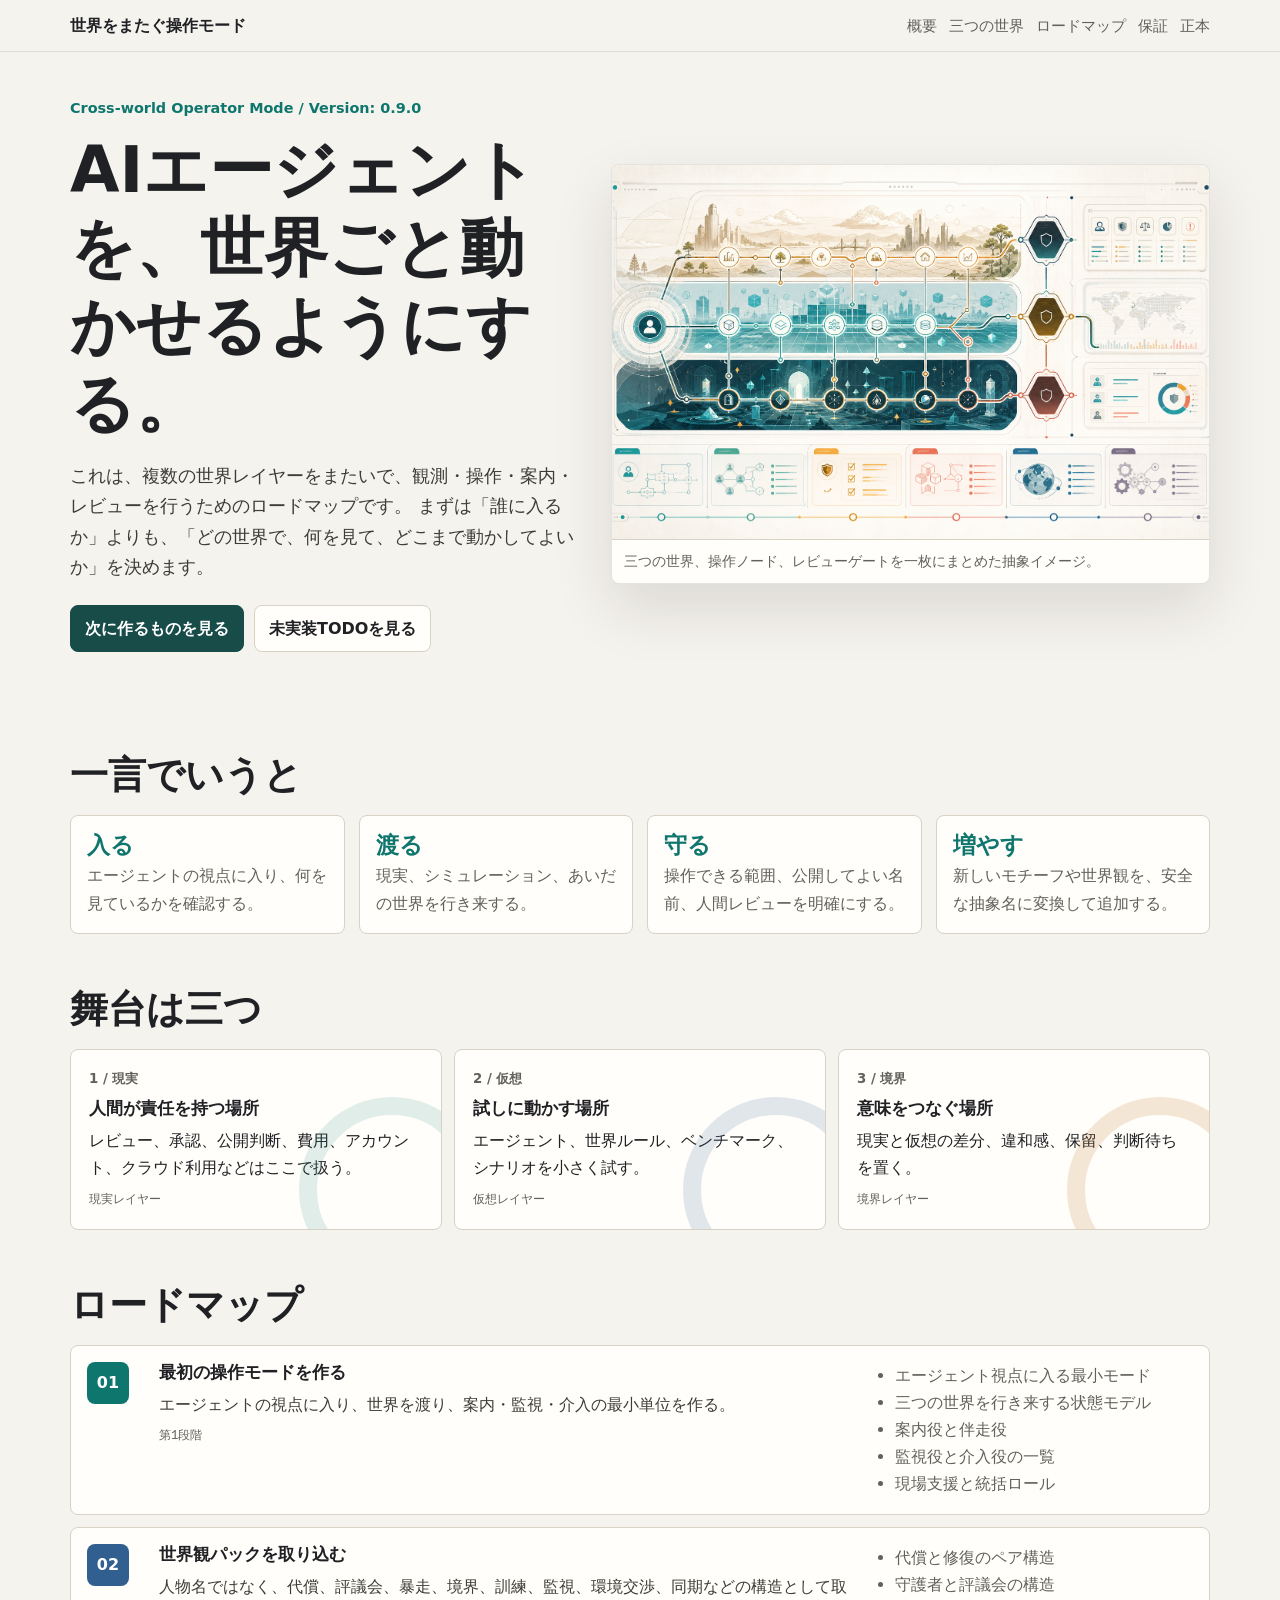
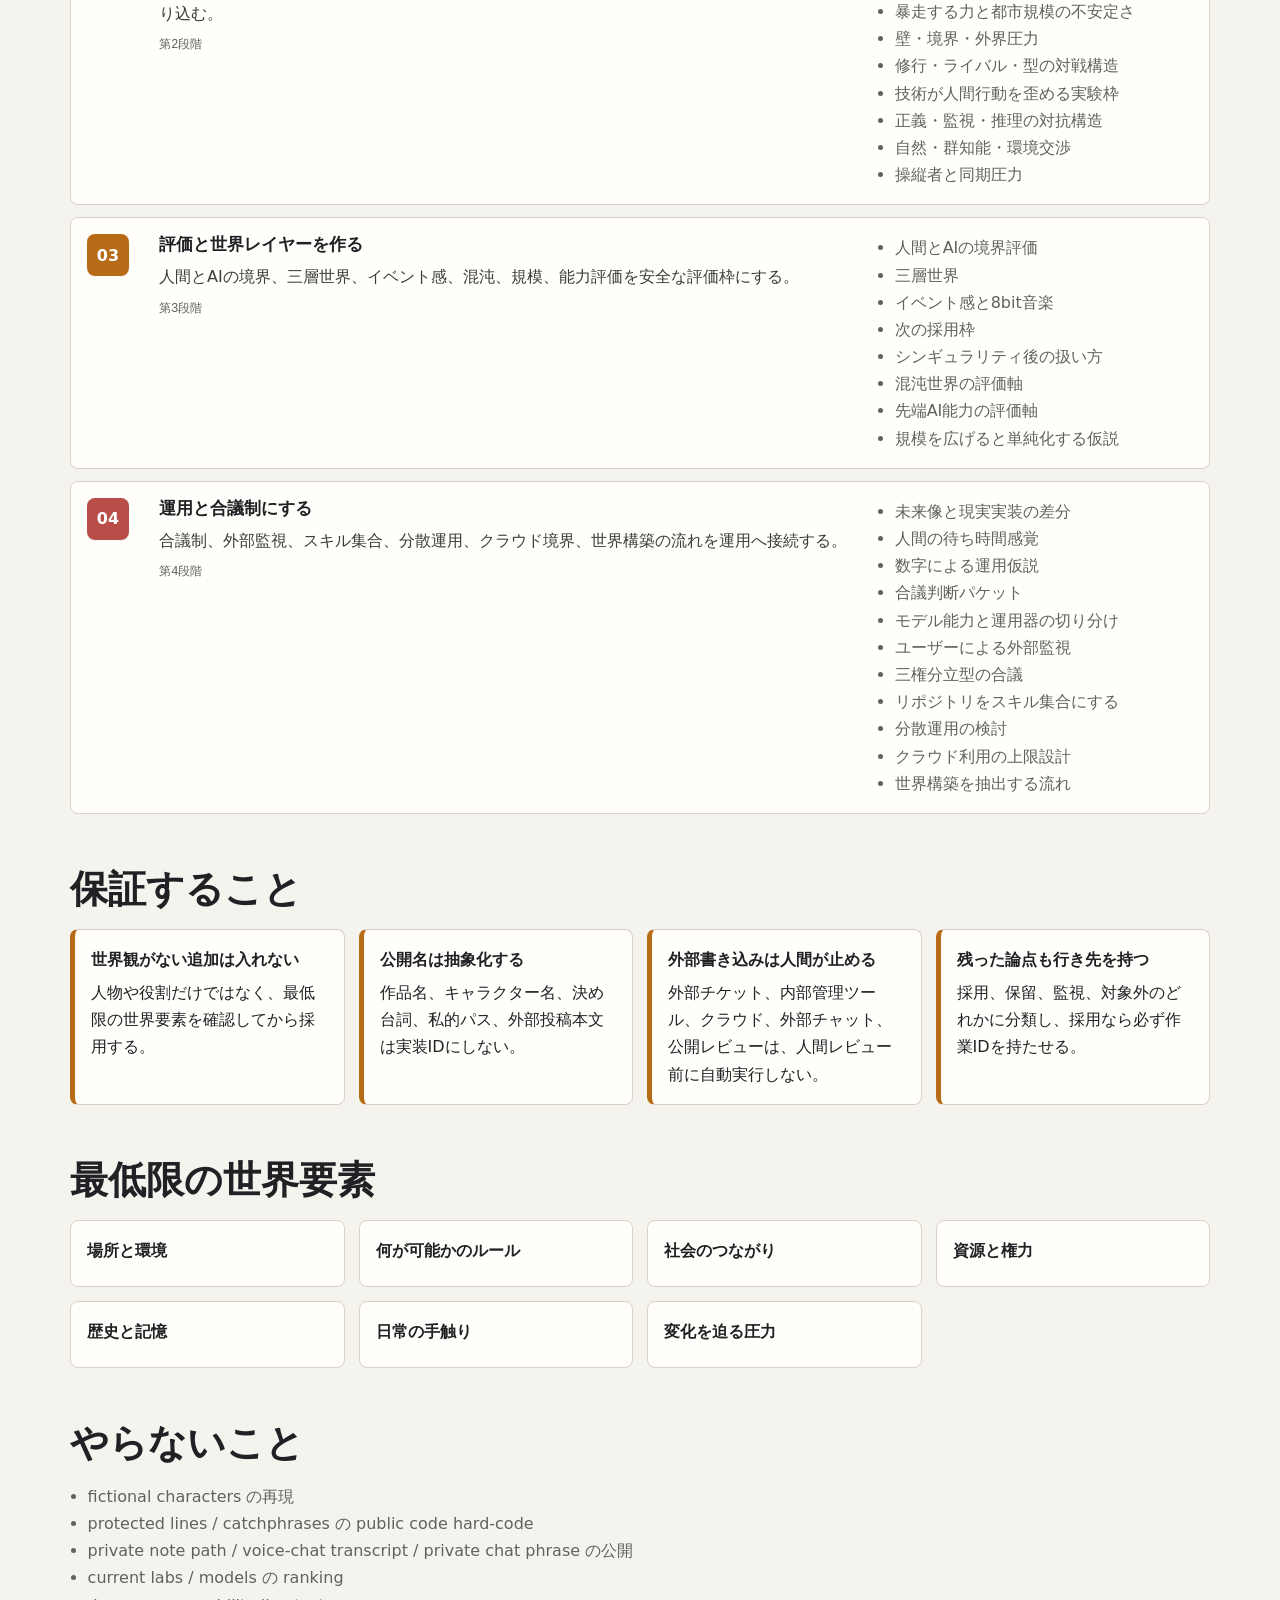
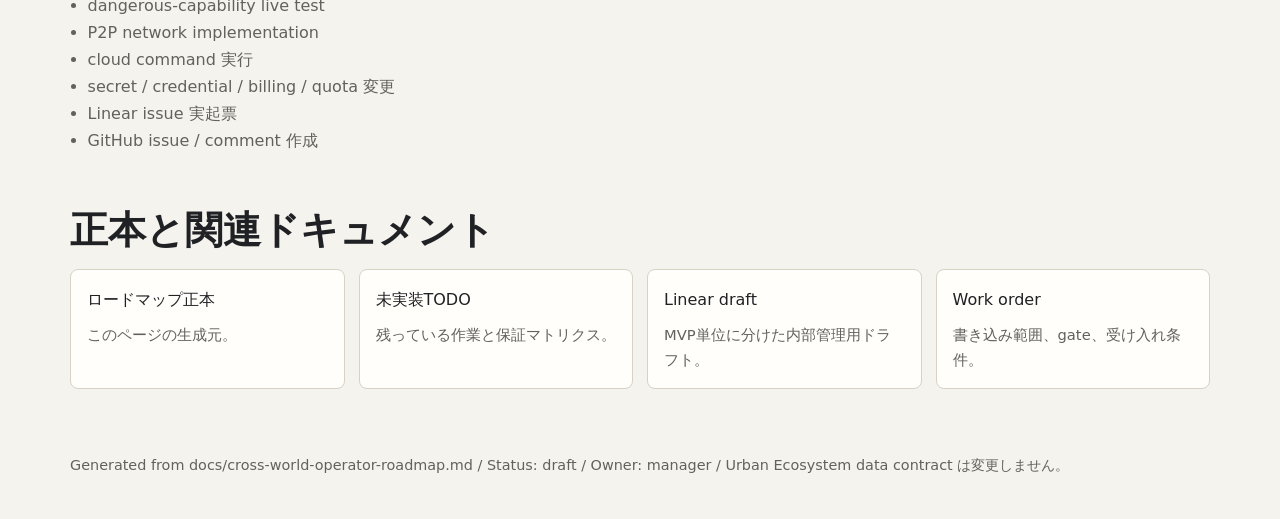
==== commit 7e4d1e97: "docs: auto-sync roadmap html in Japanese" ====
--- a/docs/cross-world-operator-roadmap.html
+++ b/docs/cross-world-operator-roadmap.html
@@ -232,9 +232,9 @@
       <section id="worlds">
         <h2>舞台は三つ</h2>
         <div class="journey">
-          <article class="world physical"><small>1 / 現実</small><h3>人間が責任を持つ場所</h3><p>レビュー、承認、公開判断、費用、アカウント、クラウド利用などはここで扱う。</p><span class="id">physical</span></article>
-          <article class="world simulated"><small>2 / 仮想</small><h3>試しに動かす場所</h3><p>エージェント、世界ルール、ベンチマーク、シナリオを小さく試す。</p><span class="id">simulated</span></article>
-          <article class="world liminal"><small>3 / 境界</small><h3>意味をつなぐ場所</h3><p>現実と仮想の差分、違和感、保留、判断待ちを置く。</p><span class="id">liminal</span></article>
+          <article class="world physical"><small>1 / 現実</small><h3>人間が責任を持つ場所</h3><p>レビュー、承認、公開判断、費用、アカウント、クラウド利用などはここで扱う。</p><span class="id">現実レイヤー</span></article>
+          <article class="world simulated"><small>2 / 仮想</small><h3>試しに動かす場所</h3><p>エージェント、世界ルール、ベンチマーク、シナリオを小さく試す。</p><span class="id">仮想レイヤー</span></article>
+          <article class="world liminal"><small>3 / 境界</small><h3>意味をつなぐ場所</h3><p>現実と仮想の差分、違和感、保留、判断待ちを置く。</p><span class="id">境界レイヤー</span></article>
         </div>
       </section>
 
@@ -245,15 +245,15 @@
             <div class="phase-number">01</div>
             <div>
               <h3>最初の操作モードを作る</h3>
-              <p>任意 agent へ入る最小モード、world layer の移動、案内役、監視・介入 archetype を整理します。</p>
-              <span class="id">Phase 1: Operator MVP</span>
+              <p>エージェントの視点に入り、世界を渡り、案内・監視・介入の最小単位を作る。</p>
+              <span class="id">第1段階</span>
             </div>
             <ul>
-              <li>Sentinel MVP</li>
-              <li>World Bridge Actor</li>
-              <li>Guide / Partner</li>
-              <li>Agent Roster</li>
-              <li>Cyber-ops Milestones</li>
+              <li>エージェント視点に入る最小モード</li>
+              <li>三つの世界を行き来する状態モデル</li>
+              <li>案内役と伴走役</li>
+              <li>監視役と介入役の一覧</li>
+              <li>現場支援と統括ロール</li>
             </ul>
           </article>
 
@@ -261,19 +261,19 @@
             <div class="phase-number">02</div>
             <div>
               <h3>世界観パックを取り込む</h3>
-              <p>人物名ではなく、代償、評議会、暴走、境界、訓練、社会技術、監視、環境交渉、同期などの world / behavior pattern として扱います。</p>
-              <span class="id">Phase 2: Motif Arcs</span>
+              <p>人物名ではなく、代償、評議会、暴走、境界、訓練、監視、環境交渉、同期などの構造として取り込む。</p>
+              <span class="id">第2段階</span>
             </div>
             <ul>
-              <li>Equivalent Exchange Pair</li>
-              <li>Pillar Council Arc</li>
-              <li>Unstable Power Arc</li>
-              <li>Boundary War Arc</li>
-              <li>Fighter Archetype Set</li>
-              <li>Social-Tech Mirror Lab</li>
-              <li>Judgment Game Arc</li>
-              <li>Ecological Mediation Arc</li>
-              <li>Pilot Sync Arc</li>
+              <li>代償と修復のペア構造</li>
+              <li>守護者と評議会の構造</li>
+              <li>暴走する力と都市規模の不安定さ</li>
+              <li>壁・境界・外界圧力</li>
+              <li>修行・ライバル・型の対戦構造</li>
+              <li>技術が人間行動を歪める実験枠</li>
+              <li>正義・監視・推理の対抗構造</li>
+              <li>自然・群知能・環境交渉</li>
+              <li>操縦者と同期圧力</li>
             </ul>
           </article>
 
@@ -281,18 +281,18 @@
             <div class="phase-number">03</div>
             <div>
               <h3>評価と世界レイヤーを作る</h3>
-              <p>Human/AI boundary、三層 world、8-bit cue、次の motif 採用枠、post-singularity の境界、 chaotic world、frontier capability benchmark、scale を広げることで simulation noise を減らす benchmark を扱います。</p>
-              <span class="id">Phase 3: Assessment / World Layers</span>
+              <p>人間とAIの境界、三層世界、イベント感、混沌、規模、能力評価を安全な評価枠にする。</p>
+              <span class="id">第3段階</span>
             </div>
             <ul>
-              <li>Human/AI Assessment Lab</li>
-              <li>Three-world Layer</li>
-              <li>Event + Music Layer</li>
-              <li>Next Motif Expansion Slot</li>
-              <li>Post-Singularity Scenario Boundary</li>
-              <li>Chaotic Three-Body World Benchmark</li>
-              <li>Frontier AI Capability Layer Benchmark</li>
-              <li>Scale-Simplification Simulation Benchmark</li>
+              <li>人間とAIの境界評価</li>
+              <li>三層世界</li>
+              <li>イベント感と8bit音楽</li>
+              <li>次の採用枠</li>
+              <li>シンギュラリティ後の扱い方</li>
+              <li>混沌世界の評価軸</li>
+              <li>先端AI能力の評価軸</li>
+              <li>規模を広げると単純化する仮説</li>
             </ul>
           </article>
 
@@ -300,21 +300,21 @@
             <div class="phase-number">04</div>
             <div>
               <h3>運用と合議制にする</h3>
-              <p>過去対話・private note由来の候補を public-safe benchmark に変換し、 3 AI branches + meta-user oversight layer の fractal decision を FDE で扱います。</p>
-              <span class="id">Phase 4: Governance / Operations</span>
+              <p>合議制、外部監視、スキル集合、分散運用、クラウド境界、世界構築の流れを運用へ接続する。</p>
+              <span class="id">第4段階</span>
             </div>
             <ul>
-              <li>Future-Known Implementation Frame</li>
-              <li>Human Time-Sense Boundary Benchmark</li>
-              <li>Numeric Operating Protocol</li>
-              <li>FDE Packet Router Benchmark</li>
-              <li>Agent Harness Layer Benchmark</li>
-              <li>User Oversight Fourth-Power Layer</li>
-              <li>Deliberative Separation-of-Powers Layer</li>
-              <li>Repository-as-Skill Mesh</li>
-              <li>P2P Distributed Operations Spike</li>
-              <li>Cloud Capacity Envelope</li>
-              <li>Worldbuilding Extraction Pipeline</li>
+              <li>未来像と現実実装の差分</li>
+              <li>人間の待ち時間感覚</li>
+              <li>数字による運用仮説</li>
+              <li>合議判断パケット</li>
+              <li>モデル能力と運用器の切り分け</li>
+              <li>ユーザーによる外部監視</li>
+              <li>三権分立型の合議</li>
+              <li>リポジトリをスキル集合にする</li>
+              <li>分散運用の検討</li>
+              <li>クラウド利用の上限設計</li>
+              <li>世界構築を抽出する流れ</li>
             </ul>
           </article>
         </div>
@@ -325,34 +325,34 @@
         <div class="proof-grid">
           <article class="gate"><strong>世界観がない追加は入れない</strong><p>人物や役割だけではなく、最低限の世界要素を確認してから採用する。</p></article>
           <article class="gate"><strong>公開名は抽象化する</strong><p>作品名、キャラクター名、決め台詞、私的パス、外部投稿本文は実装IDにしない。</p></article>
-          <article class="gate"><strong>外部書き込みは人間が止める</strong><p>GitHub issue、Linear、クラウド、外部チャット、公開PRは、人間レビュー前に自動実行しない。</p></article>
-          <article class="gate"><strong>残った論点も行き先を持つ</strong><p>採用、保留、監視、対象外のどれかに分類し、採用なら必ずTODO IDを持たせる。</p></article>
+          <article class="gate"><strong>外部書き込みは人間が止める</strong><p>外部チケット、内部管理ツール、クラウド、外部チャット、公開レビューは、人間レビュー前に自動実行しない。</p></article>
+          <article class="gate"><strong>残った論点も行き先を持つ</strong><p>採用、保留、監視、対象外のどれかに分類し、採用なら必ず作業IDを持たせる。</p></article>
         </div>
       </section>
 
       <section>
-        <h2>Minimum World Packet</h2>
+        <h2>最低限の世界要素</h2>
         <div class="packet-grid">
           <article class="mini-card">
-            <strong>place and environment</strong>
-          </article>
-          <article class="mini-card">
-            <strong>rules of possibility</strong>
-          </article>
-          <article class="mini-card">
-            <strong>social fabric</strong>
-          </article>
-          <article class="mini-card">
-            <strong>resources and power</strong>
-          </article>
-          <article class="mini-card">
-            <strong>history and memory</strong>
-          </article>
-          <article class="mini-card">
-            <strong>daily life signal</strong>
-          </article>
-          <article class="mini-card">
-            <strong>change pressure</strong>
+            <strong>場所と環境</strong>
+          </article>
+          <article class="mini-card">
+            <strong>何が可能かのルール</strong>
+          </article>
+          <article class="mini-card">
+            <strong>社会のつながり</strong>
+          </article>
+          <article class="mini-card">
+            <strong>資源と権力</strong>
+          </article>
+          <article class="mini-card">
+            <strong>歴史と記憶</strong>
+          </article>
+          <article class="mini-card">
+            <strong>日常の手触り</strong>
+          </article>
+          <article class="mini-card">
+            <strong>変化を迫る圧力</strong>
           </article>
         </div>
       </section>
@@ -376,16 +376,16 @@
       <section id="docs">
         <h2>正本と関連ドキュメント</h2>
         <div class="docs-row">
-          <a class="doc-link" href="cross-world-operator-roadmap.md">ロードマップ正本<span>このHTMLの生成元。</span></a>
+          <a class="doc-link" href="cross-world-operator-roadmap.md">ロードマップ正本<span>このページの生成元。</span></a>
           <a class="doc-link" href="cross-world-operator-todo.html">未実装TODO<span>残っている作業と保証マトリクス。</span></a>
-          <a class="doc-link" href="cross-world-operator-linear-drafts.md">Linear起票案<span>MVP単位に分けた内部管理用ドラフト。</span></a>
-          <a class="doc-link" href="subagents/work-orders/wo-urban-018-cross-world-operator-roadmap.yaml">Work order<span>書き込み範囲、ゲート、受け入れ条件。</span></a>
+          <a class="doc-link" href="cross-world-operator-linear-drafts.md">Linear draft<span>MVP単位に分けた内部管理用ドラフト。</span></a>
+          <a class="doc-link" href="subagents/work-orders/wo-urban-018-cross-world-operator-roadmap.yaml">Work order<span>書き込み範囲、gate、受け入れ条件。</span></a>
         </div>
       </section>
     </main>
 
     <footer>
-      <p>Generated from docs/cross-world-operator-roadmap.md / Status: draft / Owner: manager / Urban Ecosystem data contract は変更しない。</p>
+      <p>Generated from docs/cross-world-operator-roadmap.md / Status: draft / Owner: manager / Urban Ecosystem data contract は変更しません。</p>
     </footer>
   </div>
 </body>
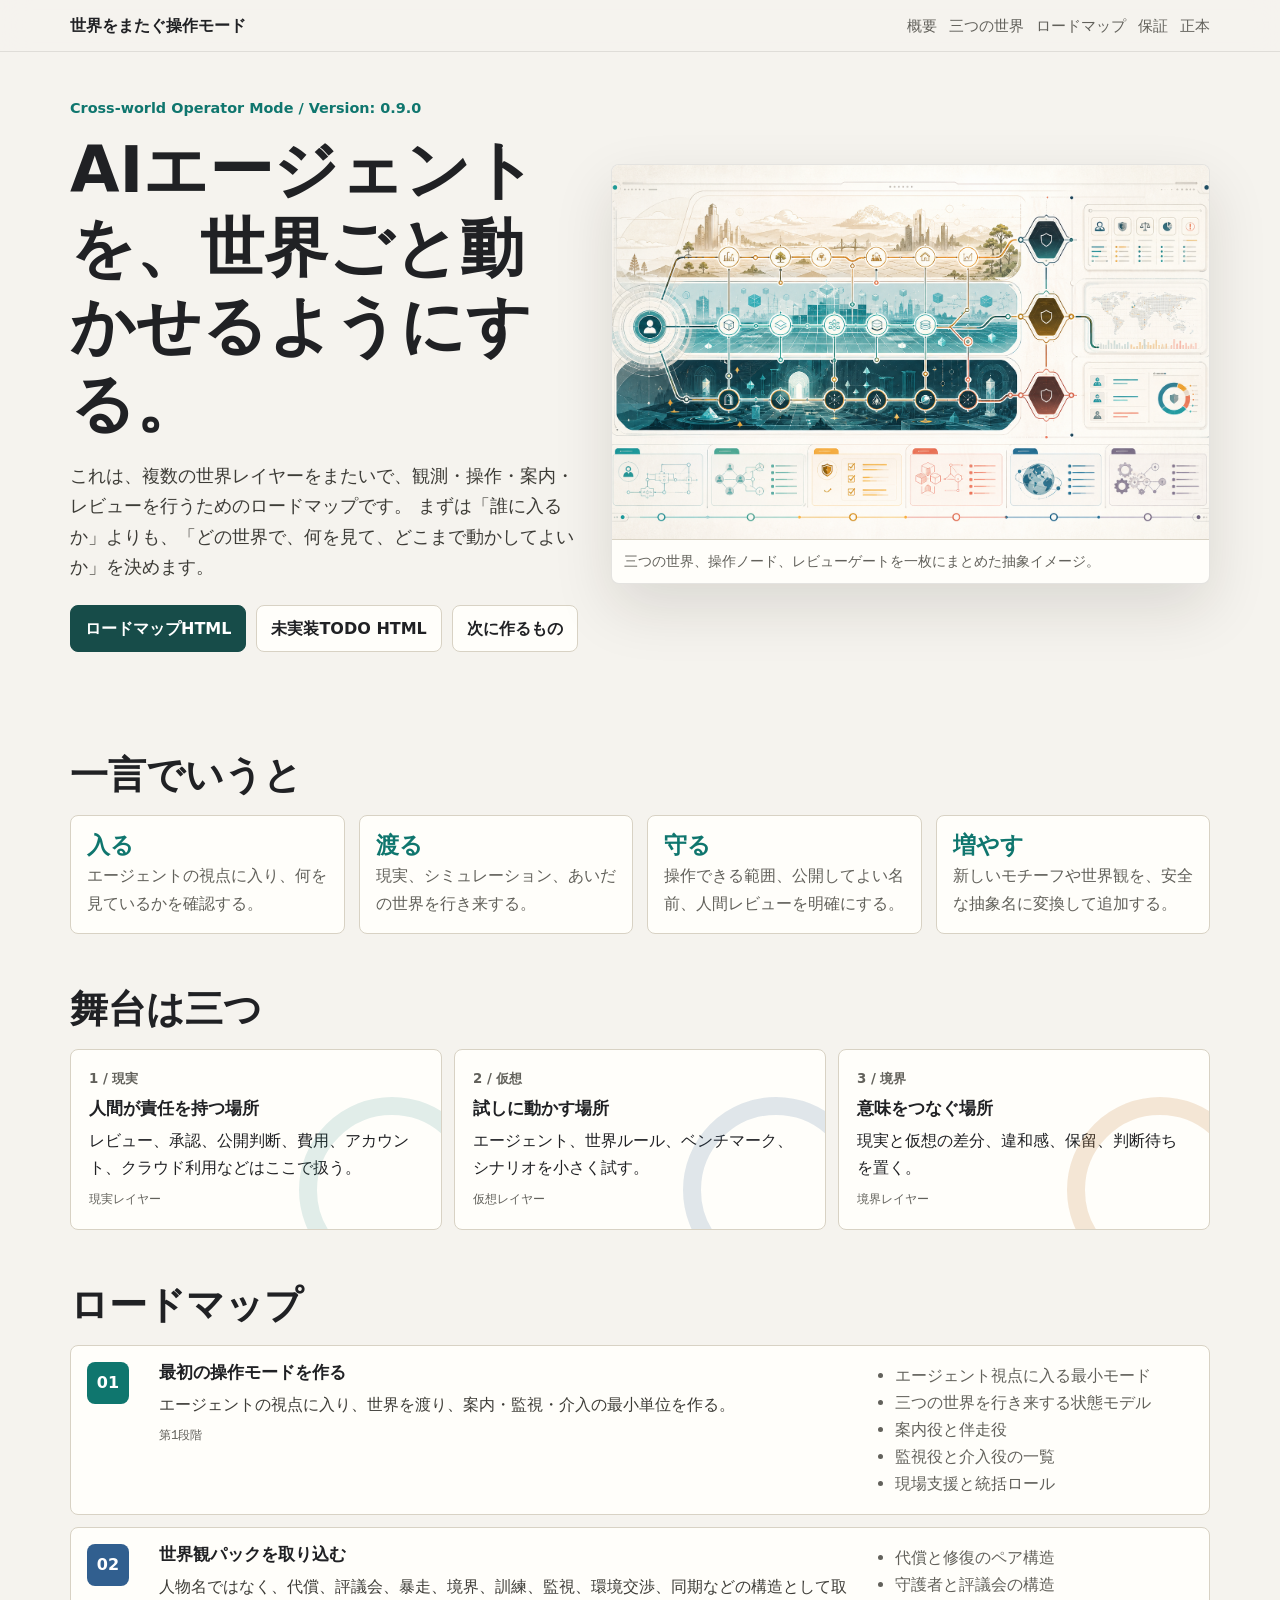
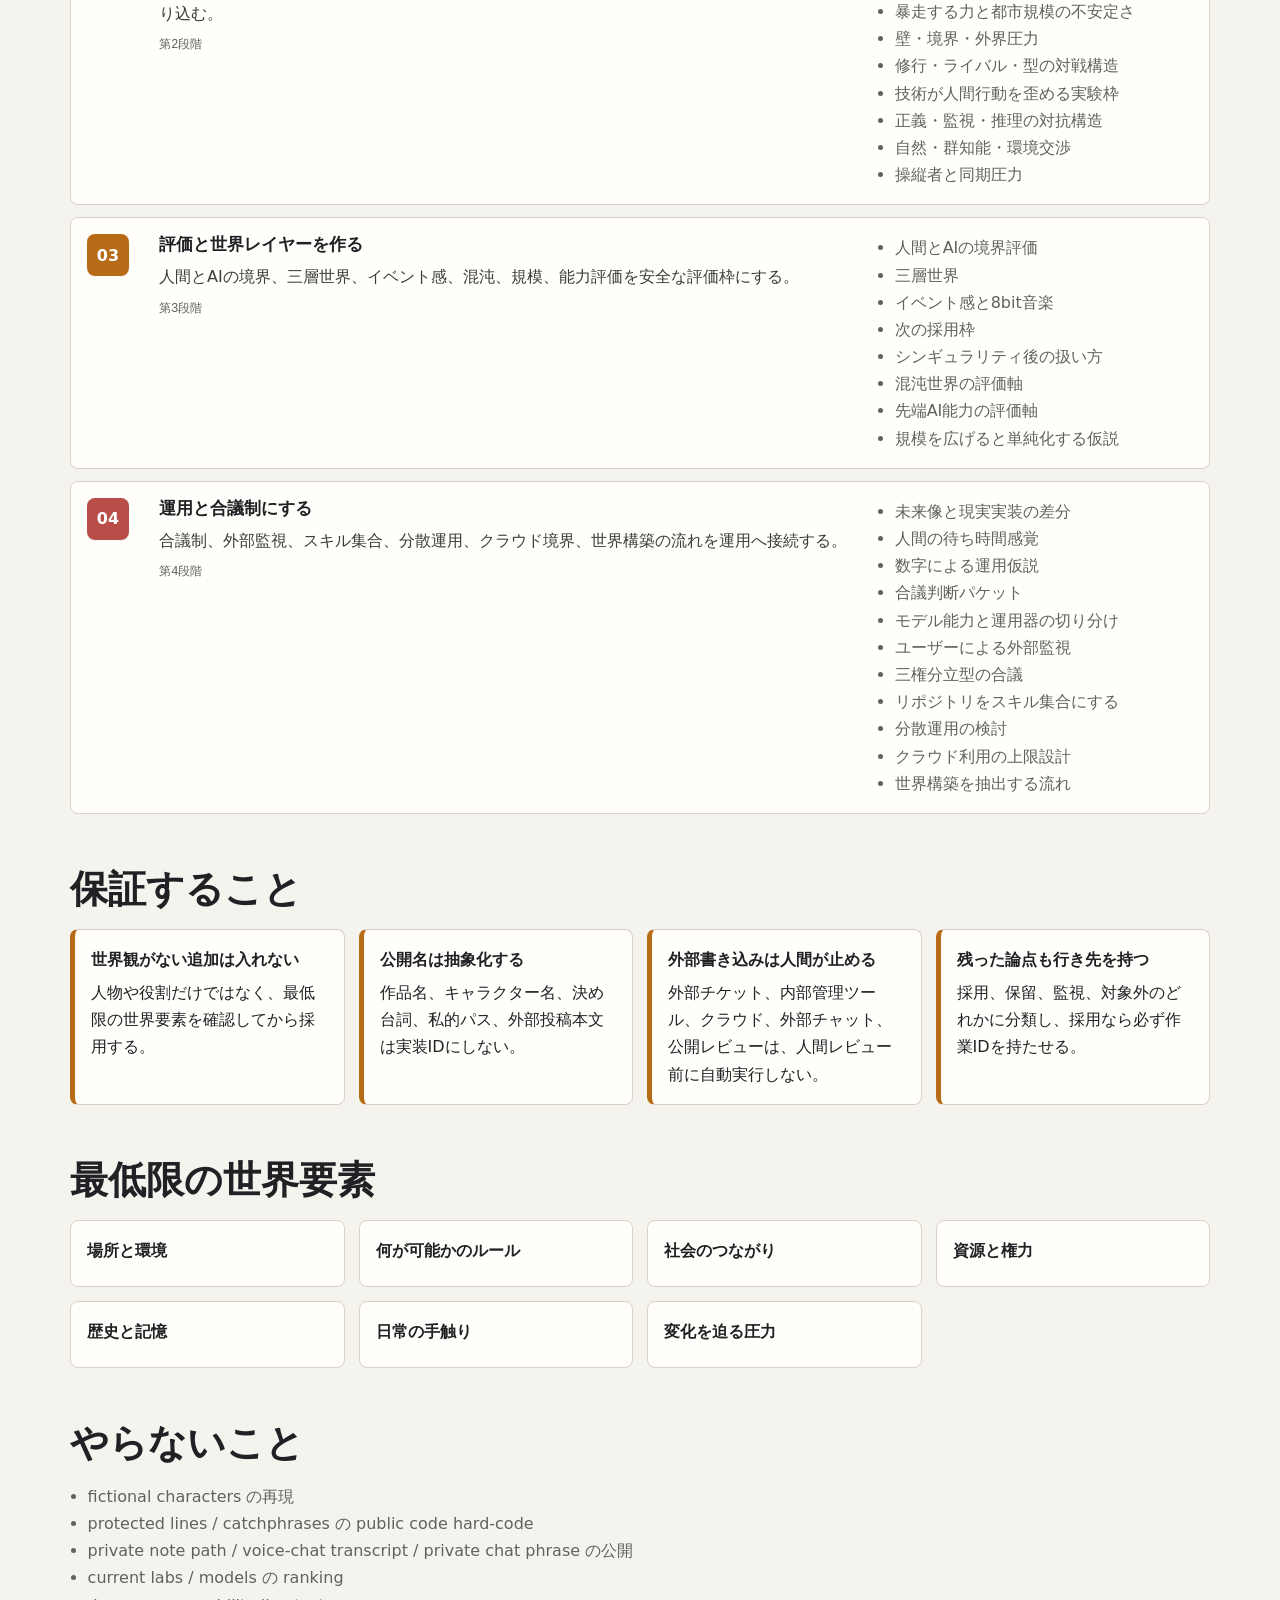
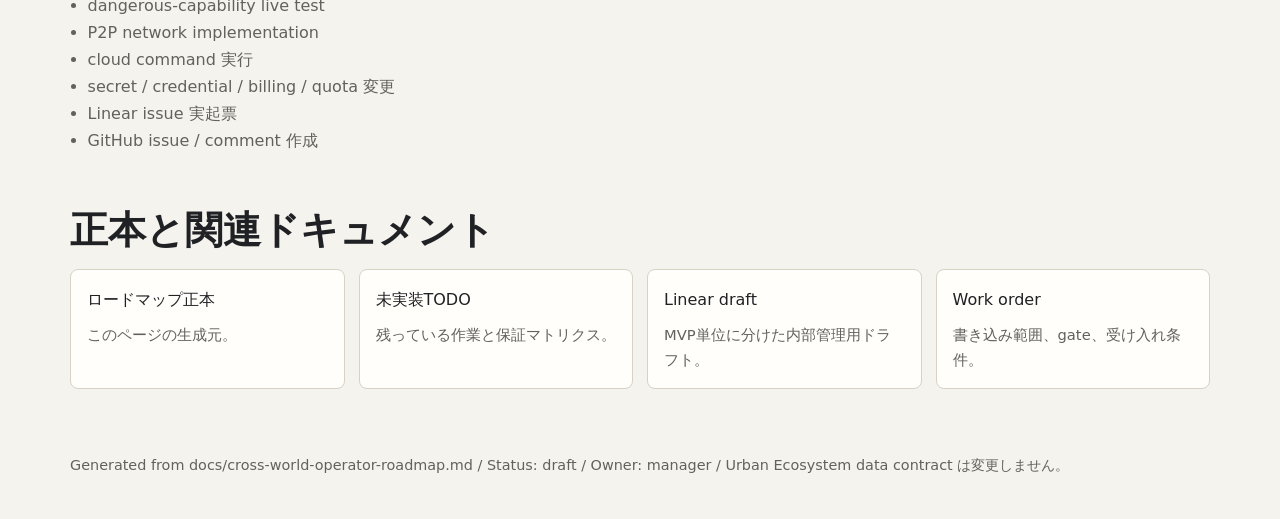
==== commit 1b34c267: "docs: promote roadmap html links" ====
--- a/docs/cross-world-operator-roadmap.html
+++ b/docs/cross-world-operator-roadmap.html
@@ -208,8 +208,9 @@
           まずは「誰に入るか」よりも、「どの世界で、何を見て、どこまで動かしてよいか」を決めます。
         </p>
         <div class="hero-actions">
-          <a class="button primary" href="#roadmap">次に作るものを見る</a>
-          <a class="button" href="cross-world-operator-todo.html">未実装TODOを見る</a>
+          <a class="button primary" href="cross-world-operator-roadmap.html">ロードマップHTML</a>
+          <a class="button" href="cross-world-operator-todo.html">未実装TODO HTML</a>
+          <a class="button subtle" href="#roadmap">次に作るもの</a>
         </div>
       </div>
       <figure class="hero-visual">
